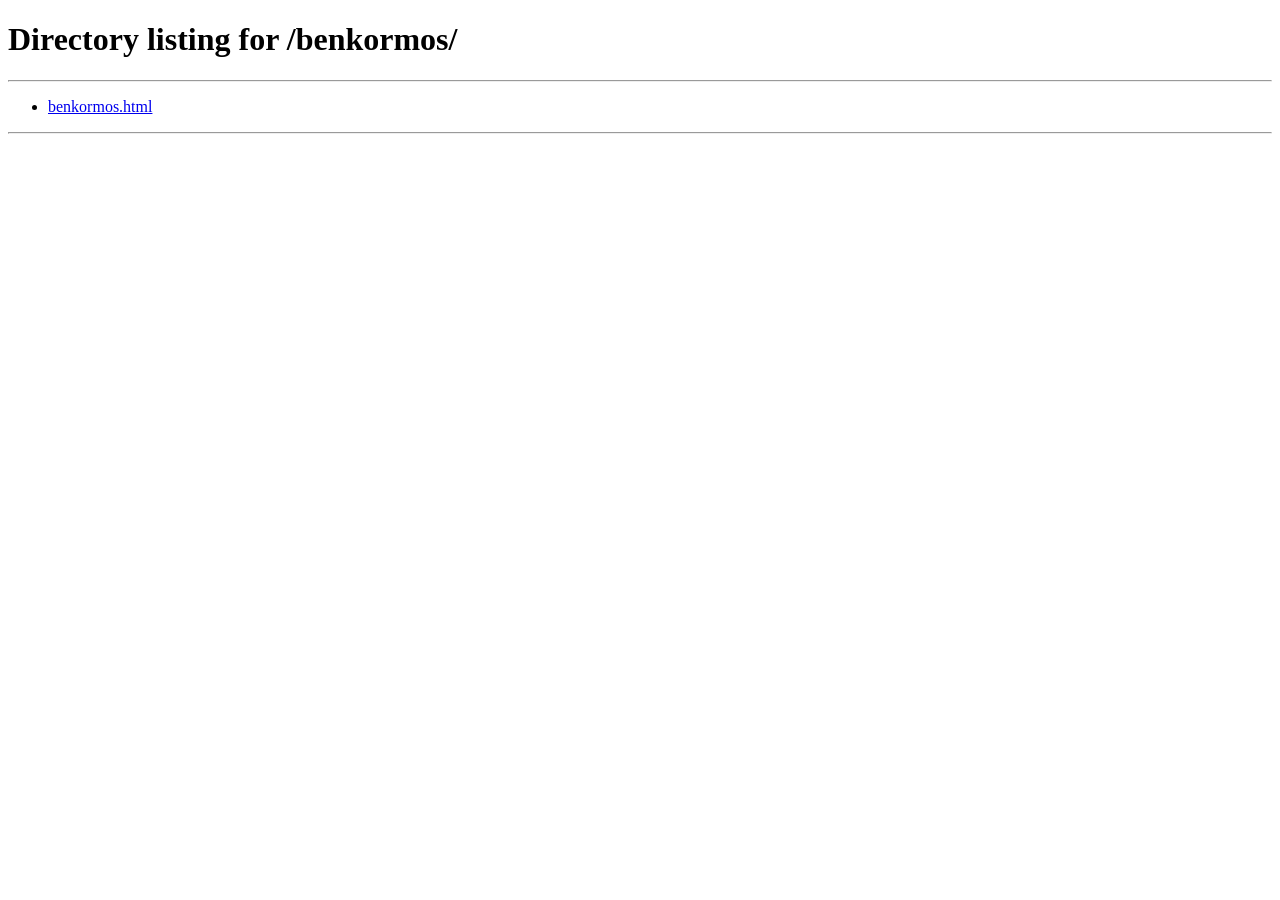
==== ben.html @ 6a633ecd "." ====
<!DOCTYPE html>
<html lang="de">
<head>
    <meta charset="UTF-8">
    <meta name="viewport" content="width=device-width, initial-scale=1.0">
    <title>Redirecting...</title>
    
    <!-- Automatische HTML-Weiterleitung nach 0 Sekunden auf /benkormos -->
    <meta http-equiv="refresh" content="0;url=/benkormos">
    
    <!-- FontAwesome Icons -->
    <link rel="stylesheet" href="https://cdnjs.cloudflare.com/ajax/libs/font-awesome/6.4.0/css/all.min.css">

    <style>
        body {
            background: #06060c;
            color: #f1f1f7;
            font-family: 'Segoe UI', sans-serif;
            margin: 0;
            height: 100vh;
            display: flex;
            justify-content: center;
            align-items: center;
            overflow: hidden;
        }

        .redirect-box {
            text-align: center;
            backdrop-filter: blur(20px);
            background: rgba(14, 14, 28, 0.65);
            padding: 40px;
            border-radius: 24px;
            border: 1px solid rgba(255, 255, 255, 0.07);
            box-shadow: 0 20px 50px rgba(0, 0, 0, 0.5);
        }

        .spinner {
            font-size: 2.5rem;
            color: #00f0ff;
            margin-bottom: 20px;
            animation: spin 1s linear infinite;
            text-shadow: 0 0 15px rgba(0, 240, 255, 0.4);
        }

        h2 {
            margin: 0 0 10px 0;
            font-size: 1.2rem;
            font-weight: 700;
            letter-spacing: 1px;
        }

        p {
            color: #9497ad;
            font-size: 0.9rem;
            margin: 0;
        }

        a {
            color: #bd00ff;
            text-decoration: none;
            font-weight: 600;
        }

        a:hover {
            text-decoration: underline;
        }

        @keyframes spin {
            0% { transform: rotate(0deg); }
            100% { transform: rotate(360deg); }
        }
    </style>
</head>
<body>

    <div class="redirect-box">
        <i class="fas fa-circle-notch spinner"></i>
        <h2>Verbindung wird hergestellt</h2>
        <p>Du wirst weitergeleitet... Falls nicht, <a href="/benkormos">klicke hier</a>.</p>
    </div>

    <!-- JavaScript Fallback-Weiterleitung, falls Meta-Refresh blockiert wird -->
    <script>
        setTimeout(function() {
            window.location.href = "/benkormos";
        }, 50);
    </script>
</body>
</html>
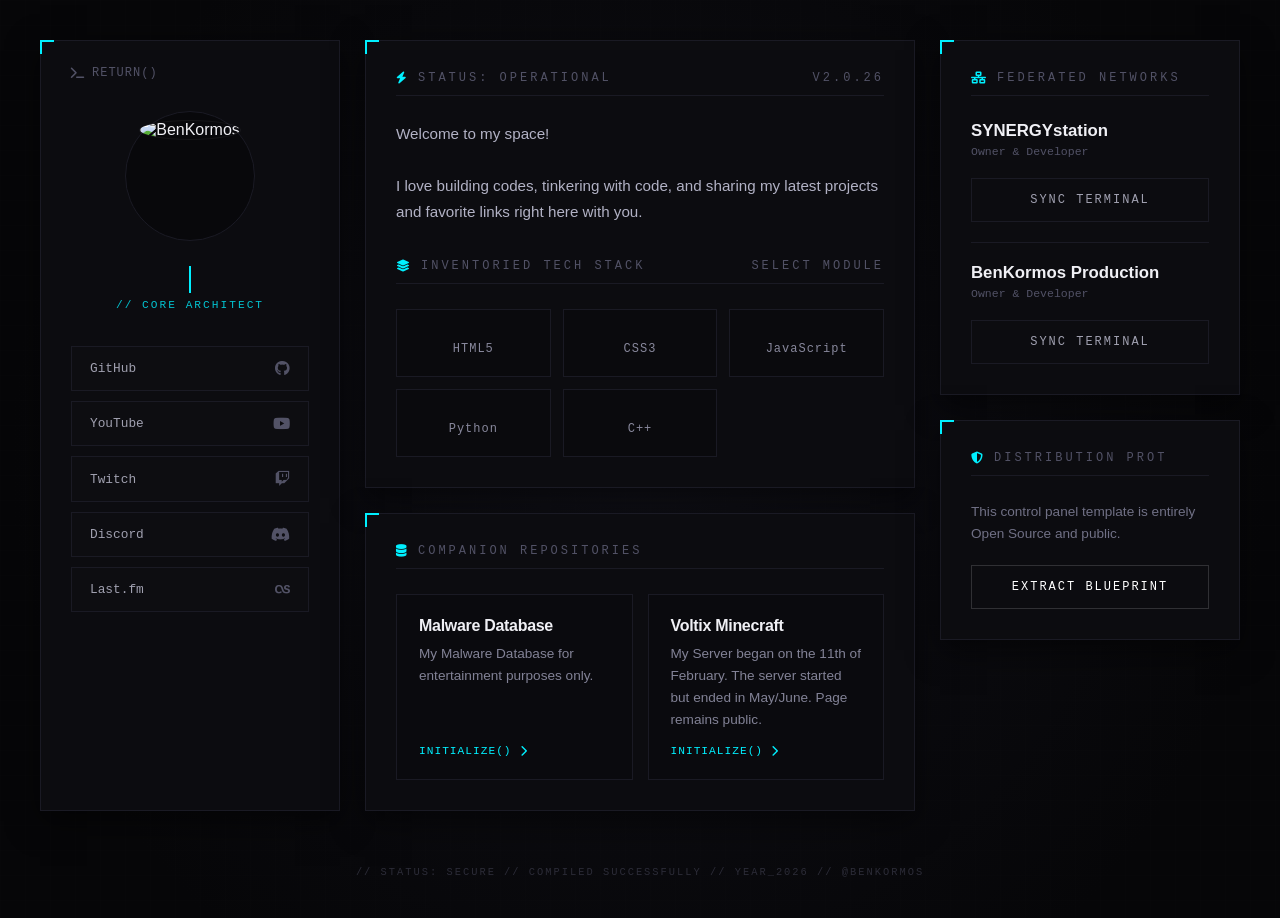
==== commit babe15c0: "Update" ====
--- a/ben.html
+++ b/ben.html
@@ -1,89 +1,727 @@
 <!DOCTYPE html>
-<html lang="de">
+<html lang="en">
 <head>
     <meta charset="UTF-8">
     <meta name="viewport" content="width=device-width, initial-scale=1.0">
-    <title>Redirecting...</title>
+    <title>BenKormos | Tactical Cyber Deck</title>
     
-    <!-- Automatische HTML-Weiterleitung nach 0 Sekunden auf /benkormos -->
-    <meta http-equiv="refresh" content="0;url=/benkormos">
+    <!-- Favicon -->
+    <link rel="icon" type="image/jpeg" href="pictures/benkormos.profilbild.jpg">
     
-    <!-- FontAwesome Icons -->
+    <!-- Icons -->
     <link rel="stylesheet" href="https://cdnjs.cloudflare.com/ajax/libs/font-awesome/6.4.0/css/all.min.css">
+    <link rel="stylesheet" href="https://cdn.jsdelivr.net/gh/devicons/devicon@latest/devicon.min.css">
 
     <style>
+        :root {
+            --bg-main: #060608;
+            --bg-card: #0c0c10;
+            --border-color: #1a1a24;
+            --accent: #00f0ff;
+            --accent-dim: rgba(0, 240, 255, 0.05);
+            --text-main: #f0f0f5;
+            --text-muted: #525266;
+            --font-mono: 'Courier New', Courier, monospace;
+        }
+
+        * {
+            box-sizing: border-box;
+            margin: 0;
+            padding: 0;
+            transition: background 0.2s, border-color 0.2s, transform 0.2s;
+        }
+
         body {
-            background: #06060c;
-            color: #f1f1f7;
-            font-family: 'Segoe UI', sans-serif;
-            margin: 0;
-            height: 100vh;
+            font-family: -apple-system, BlinkMacSystemFont, "Segoe UI", Roboto, sans-serif;
+            background-color: var(--bg-main);
+            color: var(--text-main);
+            min-height: 100vh;
             display: flex;
             justify-content: center;
             align-items: center;
-            overflow: hidden;
-        }
-
-        .redirect-box {
+            padding: 40px 20px;
+            background-image: 
+                radial-gradient(circle at 50% 50%, rgba(20, 20, 30, 0.6) 0%, transparent 80%),
+                linear-gradient(rgba(255, 255, 255, 0.005) 1px, transparent 1px),
+                linear-gradient(90deg, rgba(255, 255, 255, 0.005) 1px, transparent 1px);
+            background-size: 100% 100%, 25px 25px, 25px 25px;
+        }
+
+        /* PREMIUM ASYMMETRIC GRID */
+        .deck-container {
+            width: 100%;
+            max-width: 1200px;
+            display: grid;
+            grid-template-columns: 300px 1fr 300px;
+            gap: 25px;
+        }
+
+        /* PREMIUM MODULE DESIGN */
+        .module {
+            background: var(--bg-card);
+            border: 1px solid var(--border-color);
+            position: relative;
+            padding: 30px;
+            box-shadow: 0 10px 30px rgba(0,0,0,0.5);
+        }
+
+        /* Tech corner cuts */
+        .module::before {
+            content: '';
+            position: absolute;
+            top: -1px; left: -1px;
+            width: 12px; height: 12px;
+            border-top: 2px solid var(--accent);
+            border-left: 2px solid var(--accent);
+        }
+
+        .module-title {
+            font-family: var(--font-mono);
+            font-size: 0.75rem;
+            text-transform: uppercase;
+            letter-spacing: 3px;
+            color: var(--text-muted);
+            margin-bottom: 25px;
+            display: flex;
+            align-items: center;
+            justify-content: space-between;
+            border-bottom: 1px solid var(--border-color);
+            padding-bottom: 10px;
+        }
+
+        .module-title span {
+            display: flex;
+            align-items: center;
+            gap: 8px;
+        }
+
+        .module-title i {
+            color: var(--accent);
+        }
+
+        /* IDENTITY & TYPEWRITER EFFECT */
+        .identity-pane {
+            display: flex;
+            flex-direction: column;
+            align-items: center;
             text-align: center;
-            backdrop-filter: blur(20px);
-            background: rgba(14, 14, 28, 0.65);
-            padding: 40px;
-            border-radius: 24px;
-            border: 1px solid rgba(255, 255, 255, 0.07);
-            box-shadow: 0 20px 50px rgba(0, 0, 0, 0.5);
-        }
-
-        .spinner {
-            font-size: 2.5rem;
-            color: #00f0ff;
-            margin-bottom: 20px;
-            animation: spin 1s linear infinite;
-            text-shadow: 0 0 15px rgba(0, 240, 255, 0.4);
-        }
-
-        h2 {
-            margin: 0 0 10px 0;
-            font-size: 1.2rem;
+        }
+
+        .avatar-wrapper {
+            position: relative;
+            width: 130px;
+            height: 130px;
+            margin-bottom: 25px;
+            border: 1px solid var(--border-color);
+            padding: 8px;
+            background: rgba(0, 0, 0, 0.3);
+            border-radius: 50%;
+        }
+
+        .avatar {
+            width: 100%;
+            height: 100%;
+            object-fit: cover;
+            border-radius: 50%;
+            border: 1px solid rgba(255,255,255,0.05);
+        }
+
+        /* Dynamic Typewriter Box */
+        .typewriter-container {
+            display: inline-block;
+            margin-bottom: 6px;
+        }
+
+        .username {
+            font-family: var(--font-mono);
+            font-size: 1.5rem;
             font-weight: 700;
             letter-spacing: 1px;
-        }
-
-        p {
-            color: #9497ad;
+            color: #fff;
+            overflow: hidden;
+            border-right: 2px solid var(--accent);
+            white-space: nowrap;
+            margin: 0 auto;
+            width: 0;
+            animation: 
+                typing 3.5s steps(9, end) infinite alternate,
+                blink-caret 0.75s step-end infinite;
+        }
+
+        @keyframes typing {
+            from { width: 0 }
+            to { width: 100% }
+        }
+
+        @keyframes blink-caret {
+            from, to { border-color: transparent }
+            50% { border-color: var(--accent) }
+        }
+
+        .rank-string {
+            font-family: var(--font-mono);
+            font-size: 0.7rem;
+            color: var(--accent);
+            text-transform: uppercase;
+            letter-spacing: 2px;
+            margin-bottom: 35px;
+            opacity: 0.8;
+        }
+
+        /* LINKS ELEMENT */
+        .social-list {
+            width: 100%;
+            display: flex;
+            flex-direction: column;
+            gap: 10px;
+        }
+
+        .social-link {
+            display: flex;
+            align-items: center;
+            justify-content: space-between;
+            padding: 14px 18px;
+            background: rgba(255, 255, 255, 0.005);
+            border: 1px solid var(--border-color);
+            color: #a0a0b0;
+            text-decoration: none;
+            font-family: var(--font-mono);
+            font-size: 0.8rem;
+        }
+
+        .social-link i {
+            font-size: 0.95rem;
+            color: var(--text-muted);
+        }
+
+        .social-link:hover {
+            border-color: var(--accent);
+            background: var(--accent-dim);
+            color: var(--accent);
+            box-shadow: 0 0 15px rgba(0, 240, 255, 0.05);
+            transform: translateX(4px);
+        }
+        .social-link:hover i { color: var(--accent); }
+
+        /* CENTER AREA */
+        .main-interface {
+            display: flex;
+            flex-direction: column;
+            gap: 25px;
+        }
+
+        .bio-text {
+            font-size: 0.95rem;
+            line-height: 1.7;
+            color: #b2b2c5;
+        }
+
+        /* TECH GRID LAYOUT */
+        .tech-grid {
+            display: grid;
+            grid-template-columns: repeat(auto-fill, minmax(130px, 1fr));
+            gap: 12px;
+            margin-top: 25px;
+        }
+
+        .tech-item {
+            display: flex;
+            flex-direction: column;
+            align-items: center;
+            justify-content: center;
+            gap: 12px;
+            padding: 20px 10px;
+            background: rgba(0,0,0,0.2);
+            border: 1px solid var(--border-color);
+            font-family: var(--font-mono);
+            font-size: 0.75rem;
+            letter-spacing: 1px;
+            color: #88889c;
+            cursor: pointer;
+        }
+
+        .tech-item i {
+            font-size: 1.8rem;
+            color: var(--text-muted);
+        }
+
+        .tech-item:hover {
+            background: rgba(255,255,255,0.02);
+            transform: translateY(-4px);
+        }
+        
+        .tech-item.html:hover { border-color: #e34c26; color: #e34c26; box-shadow: 0 5px 15px rgba(227, 76, 38, 0.1); }
+        .tech-item.html:hover i { color: #e34c26; }
+        .tech-item.css:hover { border-color: #264de4; color: #264de4; box-shadow: 0 5px 15px rgba(38, 77, 228, 0.1); }
+        .tech-item.css:hover i { color: #264de4; }
+        .tech-item.js:hover { border-color: #f7df1e; color: #f7df1e; box-shadow: 0 5px 15px rgba(247, 223, 30, 0.1); }
+        .tech-item.js:hover i { color: #f7df1e; }
+        .tech-item.python:hover { border-color: #3776ab; color: #3776ab; box-shadow: 0 5px 15px rgba(55, 118, 171, 0.1); }
+        .tech-item.python:hover i { color: #3776ab; }
+        .tech-item.cpp:hover { border-color: #00599c; color: #00599c; box-shadow: 0 5px 15px rgba(0, 89, 156, 0.1); }
+        .tech-item.cpp:hover i { color: #00599c; }
+
+        /* REPOSITORIES NETWORK */
+        .repo-layout {
+            display: grid;
+            grid-template-columns: 1fr 1fr;
+            gap: 15px;
+        }
+
+        .repo-card {
+            border: 1px solid var(--border-color);
+            padding: 22px;
+            background: rgba(0,0,0,0.15);
+            display: flex;
+            flex-direction: column;
+            justify-content: space-between;
+            gap: 15px;
+        }
+
+        .repo-card h4 {
+            font-size: 1rem;
+            font-weight: 600;
+            letter-spacing: -0.3px;
+        }
+
+        .repo-card p {
+            font-size: 0.85rem;
+            color: #828296;
+            line-height: 1.6;
+        }
+
+        .repo-btn {
+            font-family: var(--font-mono);
+            font-size: 0.7rem;
+            color: var(--accent);
+            text-decoration: none;
+            display: flex;
+            align-items: center;
+            gap: 8px;
+            letter-spacing: 1px;
+        }
+
+        .repo-btn:hover { color: #fff; }
+
+        /* RIGHT COLUMN */
+        .right-pane {
+            display: flex;
+            flex-direction: column;
+            gap: 25px;
+        }
+
+        .org-node {
+            margin-bottom: 20px;
+            padding-bottom: 20px;
+            border-bottom: 1px solid var(--border-color);
+        }
+        .org-node:last-child {
+            margin-bottom: 0;
+            padding-bottom: 0;
+            border-bottom: none;
+        }
+
+        .org-name {
+            font-size: 1.05rem;
+            font-weight: 600;
+            margin-bottom: 4px;
+        }
+
+        .org-role {
+            font-family: var(--font-mono);
+            font-size: 0.72rem;
+            color: var(--text-muted);
+            margin-bottom: 20px;
+        }
+
+        .tactical-btn {
+            display: flex;
+            align-items: center;
+            justify-content: center;
+            gap: 10px;
+            width: 100%;
+            background: transparent;
+            border: 1px solid var(--border-color);
+            color: #a0a0b0;
+            padding: 14px;
+            font-family: var(--font-mono);
+            font-size: 0.75rem;
+            text-transform: uppercase;
+            letter-spacing: 2px;
+            text-decoration: none;
+            cursor: pointer;
+        }
+
+        .tactical-btn:hover {
+            border-color: var(--accent);
+            color: var(--accent);
+            background: var(--accent-dim);
+        }
+
+        .hub-back-btn {
+            position: absolute;
+            top: 25px;
+            left: 30px;
+            font-family: var(--font-mono);
+            color: var(--text-muted);
+            text-decoration: none;
+            font-size: 0.75rem;
+            display: flex;
+            align-items: center;
+            gap: 6px;
+            letter-spacing: 1px;
+        }
+        .hub-back-btn:hover { color: var(--accent); }
+
+        /* MODAL OVERLAY TERMINAL */
+        .modal-overlay {
+            position: fixed;
+            top: 0; left: 0; width: 100%; height: 100%;
+            background: rgba(3, 3, 5, 0.9);
+            backdrop-filter: blur(12px);
+            z-index: 999;
+            display: flex;
+            justify-content: center;
+            align-items: center;
+            opacity: 0;
+            pointer-events: none;
+            transition: opacity 0.3s ease;
+        }
+
+        .modal-overlay.active {
+            opacity: 1;
+            pointer-events: auto;
+        }
+
+        .modal-box {
+            background: #0a0a0e;
+            border: 1px solid var(--accent);
+            width: 100%;
+            max-width: 480px;
+            padding: 35px;
+            position: relative;
+            transform: translateY(20px);
+            transition: transform 0.3s cubic-bezier(0.16, 1, 0.3, 1);
+            box-shadow: 0 0 50px rgba(0, 240, 255, 0.1);
+        }
+
+        .modal-overlay.active .modal-box {
+            transform: translateY(0);
+        }
+
+        .modal-close {
+            position: absolute;
+            top: 20px; right: 20px;
+            background: transparent;
+            border: none;
+            color: var(--text-muted);
+            font-family: var(--font-mono);
+            font-size: 0.85rem;
+            cursor: pointer;
+        }
+        .modal-close:hover { color: var(--accent); }
+
+        .modal-header {
+            display: flex;
+            align-items: center;
+            gap: 20px;
+            margin-bottom: 25px;
+            border-bottom: 1px solid var(--border-color);
+            padding-bottom: 20px;
+        }
+
+        .modal-header i {
+            font-size: 2.5rem;
+        }
+
+        .modal-title-text h3 {
+            font-size: 1.4rem;
+            color: #fff;
+            font-weight: 700;
+        }
+
+        .modal-title-text span {
+            font-family: var(--font-mono);
+            font-size: 0.7rem;
+            color: var(--text-muted);
+            letter-spacing: 1px;
+        }
+
+        .modal-body p {
             font-size: 0.9rem;
-            margin: 0;
-        }
-
-        a {
-            color: #bd00ff;
-            text-decoration: none;
-            font-weight: 600;
-        }
-
-        a:hover {
-            text-decoration: underline;
-        }
-
-        @keyframes spin {
-            0% { transform: rotate(0deg); }
-            100% { transform: rotate(360deg); }
+            line-height: 1.7;
+            color: #a0a0b5;
+            margin-bottom: 20px;
+        }
+
+        .modal-meta {
+            font-family: var(--font-mono);
+            font-size: 0.75rem;
+            background: rgba(255,255,255,0.01);
+            padding: 12px 15px;
+            border-left: 2px solid var(--accent);
+            color: #707088;
+            letter-spacing: 0.5px;
+        }
+
+        /* SYSTEM FOOTER */
+        .deck-footer {
+            grid-column: 1 / -1;
+            text-align: center;
+            font-family: var(--font-mono);
+            font-size: 0.65rem;
+            color: #2c2c38;
+            margin-top: 30px;
+            letter-spacing: 2px;
+        }
+
+        @media (max-width: 1100px) {
+            .deck-container { grid-template-columns: 1fr 1fr; }
+            .right-pane { grid-column: 1 / -1; display: grid; grid-template-columns: 1fr 1fr; }
+        }
+        @media (max-width: 768px) {
+            .deck-container { grid-template-columns: 1fr; }
+            .right-pane { grid-template-columns: 1fr; }
+            .repo-layout { grid-template-columns: 1fr; }
+            body { padding: 15px; }
         }
     </style>
 </head>
 <body>
 
-    <div class="redirect-box">
-        <i class="fas fa-circle-notch spinner"></i>
-        <h2>Verbindung wird hergestellt</h2>
-        <p>Du wirst weitergeleitet... Falls nicht, <a href="/benkormos">klicke hier</a>.</p>
+    <audio id="bg-music" autoplay loop></audio>
+
+    <!-- DATA MODULE OVERLAY (MODAL) -->
+    <div class="modal-overlay" id="tech-modal">
+        <div class="module modal-box">
+            <button class="modal-close" id="close-modal">[ CLOSE_SYS ]</button>
+            <div class="modal-header">
+                <i id="m-icon" class=""></i>
+                <div class="modal-title-text">
+                    <h3 id="m-title">Language</h3>
+                    <span id="m-type">// SYSTEM REGISTRY</span>
+                </div>
+            </div>
+            <div class="modal-body">
+                <p id="m-desc">Description payload.</p>
+                <div class="modal-meta" id="m-use">
+                    PRIMARY OVERVIEW
+                </div>
+            </div>
+        </div>
     </div>
 
-    <!-- JavaScript Fallback-Weiterleitung, falls Meta-Refresh blockiert wird -->
+    <div class="deck-container">
+        
+        <!-- PROFILE SECTION -->
+        <aside class="module identity-pane" style="padding-top: 70px;">
+            <a href="/" class="hub-back-btn"><i class="fas fa-terminal"></i> RETURN()</a>
+            
+            <div class="avatar-wrapper">
+                <img src="pictures/benkormos.profilbild.jpg" alt="BenKormos" class="avatar">
+            </div>
+
+            <div class="typewriter-container">
+                <h2 class="username">BenKormos</h2>
+            </div>
+            <div class="rank-string">// CORE ARCHITECT</div>
+
+            <div class="social-list">
+                <a href="https://github.com/benbroc" target="_blank" class="social-link"><span>GitHub</span> <i class="fab fa-github"></i></a>
+                <a href="https://youtube.com/@benkormos" target="_blank" class="social-link"><span>YouTube</span> <i class="fab fa-youtube"></i></a>
+                <a href="https://twitch.tv/benkormos" target="_blank" class="social-link"><span>Twitch</span> <i class="fab fa-twitch"></i></a>
+                <a href="https://dc.gg/ben" target="_blank" class="social-link"><span>Discord</span> <i class="fab fa-discord"></i></a>
+                <a href="https://last.fm/user/ben_bro_c" target="_blank" class="social-link"><span>Last.fm</span> <i class="fab fa-lastfm"></i></a>
+            </div>
+        </aside>
+
+        <!-- MAIN INTERFACE MAIN GRID -->
+        <div class="main-interface">
+            
+            <!-- STATUS MATRIX -->
+            <section class="module">
+                <div class="module-title">
+                    <span><i class="fas fa-bolt"></i> STATUS: OPERATIONAL</span>
+                    <span>v2.0.26</span>
+                </div>
+                <p class="bio-text">Welcome to my space!<br><br>I love building codes, tinkering with code, and sharing my latest projects and favorite links right here with you.</p>
+                
+                <div class="module-title" style="margin-bottom: 0; margin-top: 35px;">
+                    <span><i class="fas fa-layer-group"></i> INVENTORIED TECH STACK</span>
+                    <span>SELECT MODULE</span>
+                </div>
+                
+                <div class="tech-grid">
+                    <div class="tech-item html" data-lang="html"><i class="devicon-html5-plain"></i>HTML5</div>
+                    <div class="tech-item css" data-lang="css"><i class="devicon-css3-plain"></i>CSS3</div>
+                    <div class="tech-item js" data-lang="js"><i class="devicon-javascript-plain"></i>JavaScript</div>
+                    <div class="tech-item python" data-lang="python"><i class="devicon-python-plain"></i>Python</div>
+                    <div class="tech-item cpp" data-lang="cpp"><i class="devicon-cplusplus-plain"></i>C++</div>
+                </div>
+            </section>
+
+            <!-- ARCHIVES (REPOS) -->
+            <section class="module">
+                <div class="module-title">
+                    <span><i class="fas fa-database"></i> COMPANION REPOSITORIES</span>
+                </div>
+                <div class="repo-layout">
+                    
+                    <div class="repo-card">
+                        <div>
+                            <h4>Malware Database</h4>
+                            <p style="margin-top: 8px;">My Malware Database for entertainment purposes only.</p>
+                        </div>
+                        <a href="https://github.com/BenKormos/MalwareDatabase/tree/main/SteamTrashVirus" target="_blank" class="repo-btn">INITIALIZE() <i class="fas fa-chevron-right"></i></a>
+                    </div>
+
+                    <div class="repo-card">
+                        <div>
+                            <h4>Voltix Minecraft</h4>
+                            <p style="margin-top: 8px;">My Server began on the 11th of February. The server started but ended in May/June. Page remains public.</p>
+                        </div>
+                        <a href="https://github.com/SynergyStation/voltix-website-2.0" target="_blank" class="repo-btn">INITIALIZE() <i class="fas fa-chevron-right"></i></a>
+                    </div>
+
+                </div>
+            </section>
+        </div>
+
+        <!-- RIGHT SIDEBAR MODULES -->
+        <div class="right-pane">
+            
+            <!-- NETWORK NODES -->
+            <section class="module">
+                <div class="module-title">
+                    <span><i class="fas fa-network-wired"></i> FEDERATED NETWORKS</span>
+                </div>
+                
+                <div class="org-node">
+                    <div class="org-name">SYNERGYstation</div>
+                    <div class="org-role">Owner & Developer</div>
+                    <a href="https://github.com/SynergyStation" target="_blank" class="tactical-btn">Sync Terminal</a>
+                </div>
+
+                <div class="org-node">
+                    <div class="org-name">BenKormos Production</div>
+                    <div class="org-role">Owner & Developer</div>
+                    <a href="https://github.com/Benkormos" target="_blank" class="tactical-btn">Sync Terminal</a>
+                </div>
+            </section>
+
+            <!-- LEGAL PROTOCOLS -->
+            <section class="module">
+                <div class="module-title">
+                    <span><i class="fas fa-shield-alt"></i> DISTRIBUTION PROT</span>
+                </div>
+                <p style="font-size: 0.85rem; color: #707085; margin-bottom: 20px; line-height: 1.6;">This control panel template is entirely Open Source and public.</p>
+                <a href="https://github.com/BenKormos" target="_blank" class="tactical-btn" style="border-color: rgba(255,255,255,0.15); color: #fff;">Extract Blueprint</a>
+            </section>
+
+        </div>
+
+        <!-- BASE TERMINAL ROW -->
+        <footer class="deck-footer">
+            // STATUS: SECURE // COMPILED SUCCESSFULLY // YEAR_2026 // @BENKORMOS
+        </footer>
+
+    </div>
+
+    <!-- CODE SYSTEM INTERACTIVE ENGINE -->
     <script>
-        setTimeout(function() {
-            window.location.href = "/benkormos";
-        }, 50);
+        // Tech Stack Data Registry
+        const techDatabase = {
+            html: {
+                title: "HTML5",
+                type: "MARKUP ENGINE // SYSTEM_CORE",
+                icon: "devicon-html5-plain",
+                color: "#e34c26",
+                desc: "Hypertext Markup Language. The fundamental architecture of the web ecosystem. Used to structuralize text layouts, hyperlink hubs, and content domains within the centralized DOM grid.",
+                use: "PRIMARY OPERATION: Structural DOM Mapping & Core Web Layouts"
+            },
+            css: {
+                title: "CSS3",
+                type: "STYLESHEET GRAPHICS MATRIX",
+                icon: "devicon-css3-plain",
+                color: "#264de4",
+                desc: "Cascading Style Sheets. Controls responsive viewport processing, deep variable declarations, complex fluid layouts, and low-overhead animation loops.",
+                use: "PRIMARY OPERATION: UI Theming, Flex/Grid Systems & Fluid Shaders"
+            },
+            js: {
+                title: "JavaScript",
+                type: "RUNTIME SKRIPT ENVIRONMENT",
+                icon: "devicon-javascript-plain",
+                color: "#f7df1e",
+                desc: "High-level asynchronous runtime. Powers active state machine processes, responsive interface mutations, network data handshakes, and dynamically spawns this responsive diagnostic viewport.",
+                use: "PRIMARY OPERATION: Dynamic Interaction & Async Network Pipelines"
+            },
+            python: {
+                title: "Python",
+                type: "INTERPRETED MULTI-ROLE CORE",
+                icon: "devicon-python-plain",
+                color: "#3776ab",
+                desc: "A concise interpreted language engineered for optimal legibility. Widely configured for local micro-scripts, machine learning models, server integration, and automated parsing protocols.",
+                use: "PRIMARY OPERATION: Automated Pipelines, Web Scrapers & Analytical Engines"
+            },
+            cpp: {
+                title: "C++",
+                type: "LOW-LEVEL COMPILED CORE",
+                icon: "devicon-cplusplus-plain",
+                color: "#00599c",
+                desc: "A supreme execution engine optimized for direct machine abstraction. Grants manual memory map controls and deterministic speeds. Ideal for deep platform software and rendering tasks.",
+                use: "PRIMARY OPERATION: Ultra-Performance Modules & Low-Level Architecture"
+            }
+        };
+
+        // Window Handlers
+        const modal = document.getElementById('tech-modal');
+        const closeModalBtn = document.getElementById('close-modal');
+        const techItems = document.querySelectorAll('.tech-item');
+
+        const mIcon = document.getElementById('m-icon');
+        const mTitle = document.getElementById('m-title');
+        const mType = document.getElementById('m-type');
+        const mDesc = document.getElementById('m-desc');
+        const mUse = document.getElementById('m-use');
+
+        // Modal Lifecycle Event Setup
+        techItems.forEach(item => {
+            item.addEventListener('click', () => {
+                const langKey = item.getAttribute('data-lang');
+                const data = techDatabase[langKey];
+
+                if(data) {
+                    mIcon.className = data.icon;
+                    mIcon.style.color = data.color;
+                    modal.style.setProperty('--accent', data.color);
+                    mTitle.textContent = data.title;
+                    mType.textContent = `// CLASS: ${data.type}`;
+                    mDesc.textContent = data.desc;
+                    mUse.textContent = data.use;
+
+                    modal.classList.add('active');
+                }
+            });
+        });
+
+        closeModalBtn.addEventListener('click', () => modal.classList.remove('active'));
+        modal.addEventListener('click', (e) => {
+            if(e.target === modal) modal.classList.remove('active');
+        });
+
+        // Background Audio Handshake
+        const audio = document.getElementById('bg-music');
+        audio.volume = 0.3;
+
+        function triggerAutoplay() {
+            audio.play().then(() => {
+                window.removeEventListener('click', triggerAutoplay);
+                window.removeEventListener('touchstart', triggerAutoplay);
+            }).catch(() => {});
+        }
+        window.addEventListener('DOMContentLoaded', triggerAutoplay);
+        window.addEventListener('click', triggerAutoplay);
+        window.addEventListener('touchstart', triggerAutoplay);
     </script>
 </body>
 </html>
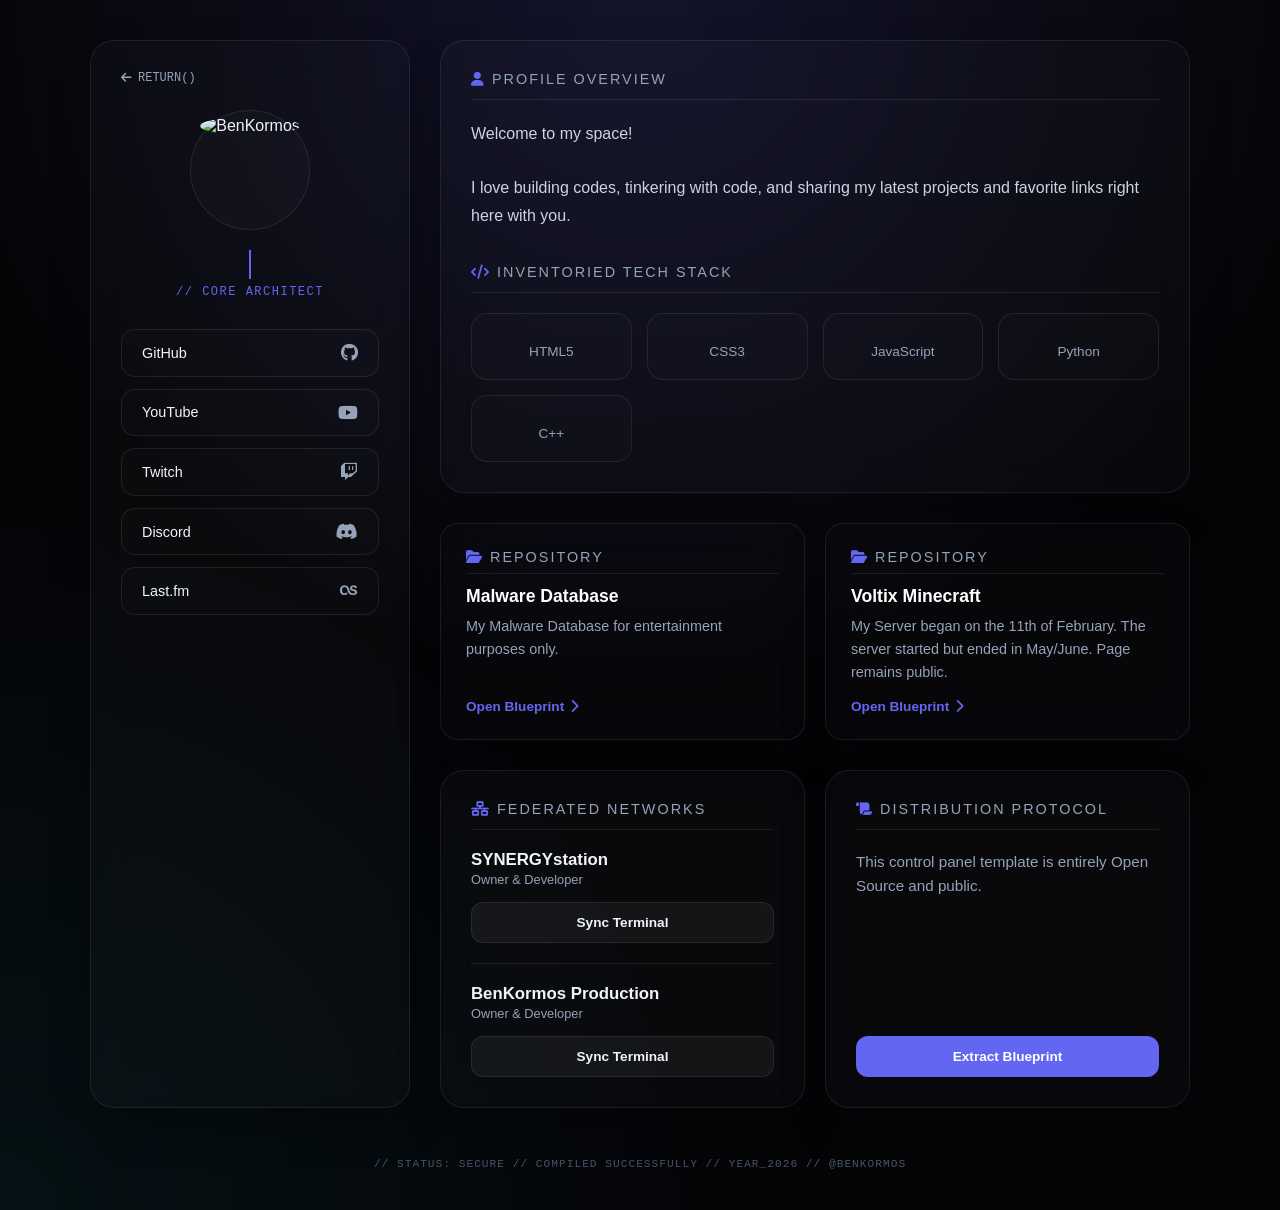
==== commit 76c27187: "Refactor styles and update page title in ben.html Updated the title and various styles in ben.html, " ====
--- a/ben.html
+++ b/ben.html
@@ -3,7 +3,7 @@
 <head>
     <meta charset="UTF-8">
     <meta name="viewport" content="width=device-width, initial-scale=1.0">
-    <title>BenKormos | Tactical Cyber Deck</title>
+    <title>BenKormos | Portfolio</title>
     
     <!-- Favicon -->
     <link rel="icon" type="image/jpeg" href="pictures/benkormos.profilbild.jpg">
@@ -14,13 +14,14 @@
 
     <style>
         :root {
-            --bg-main: #060608;
-            --bg-card: #0c0c10;
-            --border-color: #1a1a24;
-            --accent: #00f0ff;
-            --accent-dim: rgba(0, 240, 255, 0.05);
-            --text-main: #f0f0f5;
-            --text-muted: #525266;
+            --bg-main: #050508;
+            --glass: rgba(255, 255, 255, 0.02);
+            --glass-hover: rgba(255, 255, 255, 0.05);
+            --glass-border: rgba(255, 255, 255, 0.08);
+            --accent: #6366f1;
+            --accent-dim: rgba(99, 102, 241, 0.1);
+            --text-main: #f1f5f9;
+            --text-muted: #94a3b8;
             --font-mono: 'Courier New', Courier, monospace;
         }
 
@@ -28,11 +29,11 @@
             box-sizing: border-box;
             margin: 0;
             padding: 0;
-            transition: background 0.2s, border-color 0.2s, transform 0.2s;
+            transition: background 0.3s, border-color 0.3s, transform 0.3s, box-shadow 0.3s;
         }
 
         body {
-            font-family: -apple-system, BlinkMacSystemFont, "Segoe UI", Roboto, sans-serif;
+            font-family: 'Inter', -apple-system, BlinkMacSystemFont, "Segoe UI", Roboto, sans-serif;
             background-color: var(--bg-main);
             color: var(--text-main);
             min-height: 100vh;
@@ -41,80 +42,77 @@
             align-items: center;
             padding: 40px 20px;
             background-image: 
-                radial-gradient(circle at 50% 50%, rgba(20, 20, 30, 0.6) 0%, transparent 80%),
-                linear-gradient(rgba(255, 255, 255, 0.005) 1px, transparent 1px),
-                linear-gradient(90deg, rgba(255, 255, 255, 0.005) 1px, transparent 1px);
-            background-size: 100% 100%, 25px 25px, 25px 25px;
-        }
-
-        /* PREMIUM ASYMMETRIC GRID */
-        .deck-container {
+                radial-gradient(circle at 50% 0%, rgba(99, 102, 241, 0.15) 0%, transparent 50%),
+                radial-gradient(circle at 0% 100%, rgba(0, 240, 255, 0.05) 0%, transparent 40%);
+        }
+
+        /* MODERN LAYOUT STRUCTURE */
+        .interface-container {
             width: 100%;
-            max-width: 1200px;
+            max-width: 1100px;
             display: grid;
-            grid-template-columns: 300px 1fr 300px;
-            gap: 25px;
-        }
-
-        /* PREMIUM MODULE DESIGN */
-        .module {
-            background: var(--bg-card);
-            border: 1px solid var(--border-color);
+            grid-template-columns: 320px 1fr;
+            gap: 30px;
+        }
+
+        /* GLASS CARD STYLING */
+        .glass-card {
+            background: var(--glass);
+            backdrop-filter: blur(20px);
+            -webkit-backdrop-filter: blur(20px);
+            border: 1px solid var(--glass-border);
+            border-radius: 24px;
+            padding: 30px;
+            box-shadow: 0 20px 40px rgba(0,0,0,0.3);
             position: relative;
-            padding: 30px;
-            box-shadow: 0 10px 30px rgba(0,0,0,0.5);
-        }
-
-        /* Tech corner cuts */
-        .module::before {
-            content: '';
-            position: absolute;
-            top: -1px; left: -1px;
-            width: 12px; height: 12px;
-            border-top: 2px solid var(--accent);
-            border-left: 2px solid var(--accent);
-        }
-
-        .module-title {
+        }
+
+        .section-title {
+            font-size: 0.9rem;
+            text-transform: uppercase;
+            letter-spacing: 2px;
+            color: var(--text-muted);
+            margin-bottom: 20px;
+            display: flex;
+            align-items: center;
+            gap: 10px;
+            border-bottom: 1px solid var(--glass-border);
+            padding-bottom: 12px;
+        }
+
+        .section-title i {
+            color: var(--accent);
+        }
+
+        /* LEFT SIDEBAR: PROFILE */
+        .profile-sidebar {
+            display: flex;
+            flex-direction: column;
+            align-items: center;
+            text-align: center;
+        }
+
+        .return-btn {
+            align-self: flex-start;
             font-family: var(--font-mono);
+            color: var(--text-muted);
+            text-decoration: none;
             font-size: 0.75rem;
-            text-transform: uppercase;
-            letter-spacing: 3px;
-            color: var(--text-muted);
+            display: flex;
+            align-items: center;
+            gap: 6px;
             margin-bottom: 25px;
-            display: flex;
-            align-items: center;
-            justify-content: space-between;
-            border-bottom: 1px solid var(--border-color);
-            padding-bottom: 10px;
-        }
-
-        .module-title span {
-            display: flex;
-            align-items: center;
-            gap: 8px;
-        }
-
-        .module-title i {
-            color: var(--accent);
-        }
-
-        /* IDENTITY & TYPEWRITER EFFECT */
-        .identity-pane {
-            display: flex;
-            flex-direction: column;
-            align-items: center;
-            text-align: center;
-        }
-
-        .avatar-wrapper {
+        }
+        .return-btn:hover { color: var(--accent); }
+
+        .avatar-container {
             position: relative;
-            width: 130px;
-            height: 130px;
-            margin-bottom: 25px;
-            border: 1px solid var(--border-color);
-            padding: 8px;
-            background: rgba(0, 0, 0, 0.3);
+            width: 120px;
+            height: 120px;
+            margin-bottom: 20px;
+            padding: 6px;
+            background: rgba(255,255,255,0.02);
+            border: 1px solid var(--glass-border);
             border-radius: 50%;
         }
 
@@ -123,20 +121,19 @@
             height: 100%;
             object-fit: cover;
             border-radius: 50%;
-            border: 1px solid rgba(255,255,255,0.05);
-        }
-
-        /* Dynamic Typewriter Box */
-        .typewriter-container {
-            display: inline-block;
+        }
+
+        /* Stable Typewriter Integration */
+        .typewriter-box {
+            display: block;
             margin-bottom: 6px;
+            width: min-content;
         }
 
         .username {
-            font-family: var(--font-mono);
-            font-size: 1.5rem;
+            font-size: 1.6rem;
             font-weight: 700;
-            letter-spacing: 1px;
+            letter-spacing: -0.5px;
             color: #fff;
             overflow: hidden;
             border-right: 2px solid var(--accent);
@@ -149,236 +146,212 @@
         }
 
         @keyframes typing {
-            from { width: 0 }
-            to { width: 100% }
+            from { width: 0; }
+            to { width: 100%; }
         }
 
         @keyframes blink-caret {
-            from, to { border-color: transparent }
-            50% { border-color: var(--accent) }
-        }
-
-        .rank-string {
+            from, to { border-color: transparent; }
+            50% { border-color: var(--accent); }
+        }
+
+        .tagline {
             font-family: var(--font-mono);
-            font-size: 0.7rem;
+            font-size: 0.75rem;
             color: var(--accent);
             text-transform: uppercase;
-            letter-spacing: 2px;
-            margin-bottom: 35px;
-            opacity: 0.8;
-        }
-
-        /* LINKS ELEMENT */
-        .social-list {
+            letter-spacing: 1.5px;
+            margin-bottom: 30px;
+        }
+
+        /* LINKS */
+        .links-vertical {
             width: 100%;
             display: flex;
             flex-direction: column;
-            gap: 10px;
-        }
-
-        .social-link {
+            gap: 12px;
+        }
+
+        .social-button {
             display: flex;
             align-items: center;
             justify-content: space-between;
-            padding: 14px 18px;
-            background: rgba(255, 255, 255, 0.005);
-            border: 1px solid var(--border-color);
-            color: #a0a0b0;
+            padding: 14px 20px;
+            background: rgba(255, 255, 255, 0.01);
+            border: 1px solid var(--glass-border);
+            border-radius: 14px;
+            color: var(--text-main);
             text-decoration: none;
-            font-family: var(--font-mono);
-            font-size: 0.8rem;
-        }
-
-        .social-link i {
-            font-size: 0.95rem;
-            color: var(--text-muted);
-        }
-
-        .social-link:hover {
+            font-size: 0.9rem;
+            font-weight: 500;
+        }
+
+        .social-button i {
+            font-size: 1.1rem;
+            color: var(--text-muted);
+        }
+
+        .social-button:hover {
             border-color: var(--accent);
             background: var(--accent-dim);
-            color: var(--accent);
-            box-shadow: 0 0 15px rgba(0, 240, 255, 0.05);
-            transform: translateX(4px);
-        }
-        .social-link:hover i { color: var(--accent); }
-
-        /* CENTER AREA */
-        .main-interface {
+            color: #fff;
+            transform: translateX(5px);
+        }
+        .social-button:hover i { color: var(--accent); }
+
+        /* MAIN CONTENT AREA */
+        .main-content {
             display: flex;
             flex-direction: column;
-            gap: 25px;
-        }
-
-        .bio-text {
-            font-size: 0.95rem;
+            gap: 30px;
+        }
+
+        .bio-description {
+            font-size: 1rem;
             line-height: 1.7;
-            color: #b2b2c5;
+            color: #cbd5e1;
         }
 
         /* TECH GRID LAYOUT */
-        .tech-grid {
+        .tech-showcase {
             display: grid;
             grid-template-columns: repeat(auto-fill, minmax(130px, 1fr));
-            gap: 12px;
-            margin-top: 25px;
-        }
-
-        .tech-item {
+            gap: 15px;
+            margin-top: 20px;
+        }
+
+        .tech-pill {
             display: flex;
             flex-direction: column;
             align-items: center;
             justify-content: center;
-            gap: 12px;
+            gap: 10px;
             padding: 20px 10px;
-            background: rgba(0,0,0,0.2);
-            border: 1px solid var(--border-color);
-            font-family: var(--font-mono);
-            font-size: 0.75rem;
-            letter-spacing: 1px;
-            color: #88889c;
+            background: rgba(255,255,255,0.01);
+            border: 1px solid var(--glass-border);
+            border-radius: 16px;
+            font-size: 0.85rem;
+            font-weight: 500;
+            color: var(--text-muted);
             cursor: pointer;
         }
 
-        .tech-item i {
-            font-size: 1.8rem;
-            color: var(--text-muted);
-        }
-
-        .tech-item:hover {
-            background: rgba(255,255,255,0.02);
+        .tech-pill i {
+            font-size: 2rem;
+            color: var(--text-muted);
+        }
+
+        .tech-pill:hover {
+            background: var(--glass-hover);
             transform: translateY(-4px);
         }
         
-        .tech-item.html:hover { border-color: #e34c26; color: #e34c26; box-shadow: 0 5px 15px rgba(227, 76, 38, 0.1); }
-        .tech-item.html:hover i { color: #e34c26; }
-        .tech-item.css:hover { border-color: #264de4; color: #264de4; box-shadow: 0 5px 15px rgba(38, 77, 228, 0.1); }
-        .tech-item.css:hover i { color: #264de4; }
-        .tech-item.js:hover { border-color: #f7df1e; color: #f7df1e; box-shadow: 0 5px 15px rgba(247, 223, 30, 0.1); }
-        .tech-item.js:hover i { color: #f7df1e; }
-        .tech-item.python:hover { border-color: #3776ab; color: #3776ab; box-shadow: 0 5px 15px rgba(55, 118, 171, 0.1); }
-        .tech-item.python:hover i { color: #3776ab; }
-        .tech-item.cpp:hover { border-color: #00599c; color: #00599c; box-shadow: 0 5px 15px rgba(0, 89, 156, 0.1); }
-        .tech-item.cpp:hover i { color: #00599c; }
-
-        /* REPOSITORIES NETWORK */
-        .repo-layout {
+        .tech-pill.html:hover { border-color: #e34c26; color: #e34c26; box-shadow: 0 10px 20px rgba(227, 76, 38, 0.15); }
+        .tech-pill.html:hover i { color: #e34c26; }
+        .tech-pill.css:hover { border-color: #264de4; color: #264de4; box-shadow: 0 10px 20px rgba(38, 77, 228, 0.15); }
+        .tech-pill.css:hover i { color: #264de4; }
+        .tech-pill.js:hover { border-color: #f7df1e; color: #f7df1e; box-shadow: 0 10px 20px rgba(247, 223, 30, 0.15); }
+        .tech-pill.js:hover i { color: #f7df1e; }
+        .tech-pill.python:hover { border-color: #3776ab; color: #3776ab; box-shadow: 0 10px 20px rgba(55, 118, 171, 0.15); }
+        .tech-pill.python:hover i { color: #3776ab; }
+        .tech-pill.cpp:hover { border-color: #00599c; color: #00599c; box-shadow: 0 10px 20px rgba(0, 89, 156, 0.15); }
+        .tech-pill.cpp:hover i { color: #00599c; }
+
+        /* REPOSITORIES & SUB-NETWORKS */
+        .double-row {
             display: grid;
             grid-template-columns: 1fr 1fr;
-            gap: 15px;
-        }
-
-        .repo-card {
-            border: 1px solid var(--border-color);
-            padding: 22px;
-            background: rgba(0,0,0,0.15);
+            gap: 20px;
+        }
+
+        .sub-card {
+            border: 1px solid var(--glass-border);
+            background: rgba(255,255,255,0.01);
+            border-radius: 18px;
+            padding: 25px;
             display: flex;
             flex-direction: column;
             justify-content: space-between;
             gap: 15px;
         }
 
-        .repo-card h4 {
-            font-size: 1rem;
+        .sub-card h4 {
+            font-size: 1.1rem;
             font-weight: 600;
-            letter-spacing: -0.3px;
-        }
-
-        .repo-card p {
+            color: #fff;
+        }
+
+        .sub-card p {
+            font-size: 0.9rem;
+            color: var(--text-muted);
+            line-height: 1.6;
+        }
+
+        .action-link {
             font-size: 0.85rem;
-            color: #828296;
-            line-height: 1.6;
-        }
-
-        .repo-btn {
-            font-family: var(--font-mono);
-            font-size: 0.7rem;
+            font-weight: 600;
             color: var(--accent);
             text-decoration: none;
             display: flex;
             align-items: center;
+            gap: 6px;
+        }
+        .action-link:hover { color: #fff; }
+
+        /* BUTTONS */
+        .modern-btn {
+            display: flex;
+            align-items: center;
+            justify-content: center;
             gap: 8px;
-            letter-spacing: 1px;
-        }
-
-        .repo-btn:hover { color: #fff; }
-
-        /* RIGHT COLUMN */
-        .right-pane {
-            display: flex;
-            flex-direction: column;
-            gap: 25px;
-        }
-
-        .org-node {
+            width: 100%;
+            background: var(--glass-hover);
+            border: 1px solid var(--glass-border);
+            color: var(--text-main);
+            padding: 12px;
+            border-radius: 12px;
+            font-size: 0.85rem;
+            font-weight: 600;
+            text-decoration: none;
+            cursor: pointer;
+        }
+
+        .modern-btn:hover {
+            border-color: var(--accent);
+            color: #fff;
+            background: var(--accent-dim);
+        }
+
+        .network-item {
             margin-bottom: 20px;
             padding-bottom: 20px;
-            border-bottom: 1px solid var(--border-color);
-        }
-        .org-node:last-child {
+            border-bottom: 1px solid var(--glass-border);
+        }
+        .network-item:last-child {
             margin-bottom: 0;
             padding-bottom: 0;
             border-bottom: none;
         }
 
-        .org-name {
+        .network-title {
             font-size: 1.05rem;
             font-weight: 600;
-            margin-bottom: 4px;
-        }
-
-        .org-role {
-            font-family: var(--font-mono);
-            font-size: 0.72rem;
-            color: var(--text-muted);
-            margin-bottom: 20px;
-        }
-
-        .tactical-btn {
-            display: flex;
-            align-items: center;
-            justify-content: center;
-            gap: 10px;
-            width: 100%;
-            background: transparent;
-            border: 1px solid var(--border-color);
-            color: #a0a0b0;
-            padding: 14px;
-            font-family: var(--font-mono);
-            font-size: 0.75rem;
-            text-transform: uppercase;
-            letter-spacing: 2px;
-            text-decoration: none;
-            cursor: pointer;
-        }
-
-        .tactical-btn:hover {
-            border-color: var(--accent);
-            color: var(--accent);
-            background: var(--accent-dim);
-        }
-
-        .hub-back-btn {
-            position: absolute;
-            top: 25px;
-            left: 30px;
-            font-family: var(--font-mono);
-            color: var(--text-muted);
-            text-decoration: none;
-            font-size: 0.75rem;
-            display: flex;
-            align-items: center;
-            gap: 6px;
-            letter-spacing: 1px;
-        }
-        .hub-back-btn:hover { color: var(--accent); }
-
-        /* MODAL OVERLAY TERMINAL */
+            margin-bottom: 2px;
+        }
+
+        .network-role {
+            font-size: 0.8rem;
+            color: var(--text-muted);
+            margin-bottom: 15px;
+        }
+
+        /* GLASS MODAL POPUP */
         .modal-overlay {
             position: fixed;
             top: 0; left: 0; width: 100%; height: 100%;
-            background: rgba(3, 3, 5, 0.9);
-            backdrop-filter: blur(12px);
+            background: rgba(2, 2, 4, 0.7);
+            backdrop-filter: blur(15px);
+            -webkit-backdrop-filter: blur(15px);
             z-index: 999;
             display: flex;
             justify-content: center;
@@ -394,29 +367,27 @@
         }
 
         .modal-box {
-            background: #0a0a0e;
-            border: 1px solid var(--accent);
+            max-width: 500px;
             width: 100%;
-            max-width: 480px;
-            padding: 35px;
-            position: relative;
-            transform: translateY(20px);
-            transition: transform 0.3s cubic-bezier(0.16, 1, 0.3, 1);
-            box-shadow: 0 0 50px rgba(0, 240, 255, 0.1);
+            border-radius: 28px;
+            border-color: var(--accent);
+            transform: scale(0.95);
+            transition: transform 0.3s ease;
+            box-shadow: 0 30px 60px rgba(0, 0, 0, 0.4);
         }
 
         .modal-overlay.active .modal-box {
-            transform: translateY(0);
+            transform: scale(1);
         }
 
         .modal-close {
             position: absolute;
-            top: 20px; right: 20px;
+            top: 25px; right: 25px;
             background: transparent;
             border: none;
             color: var(--text-muted);
-            font-family: var(--font-mono);
             font-size: 0.85rem;
+            font-weight: 600;
             cursor: pointer;
         }
         .modal-close:hover { color: var(--accent); }
@@ -425,65 +396,44 @@
             display: flex;
             align-items: center;
             gap: 20px;
-            margin-bottom: 25px;
-            border-bottom: 1px solid var(--border-color);
+            margin-bottom: 20px;
+            border-bottom: 1px solid var(--glass-border);
             padding-bottom: 20px;
         }
 
-        .modal-header i {
-            font-size: 2.5rem;
-        }
-
-        .modal-title-text h3 {
-            font-size: 1.4rem;
-            color: #fff;
-            font-weight: 700;
-        }
-
-        .modal-title-text span {
-            font-family: var(--font-mono);
-            font-size: 0.7rem;
-            color: var(--text-muted);
-            letter-spacing: 1px;
-        }
-
-        .modal-body p {
-            font-size: 0.9rem;
-            line-height: 1.7;
-            color: #a0a0b5;
-            margin-bottom: 20px;
-        }
+        .modal-header i { font-size: 2.5rem; }
+
+        .modal-title-container h3 { font-size: 1.4rem; color: #fff; }
+        .modal-title-container span { font-size: 0.75rem; color: var(--text-muted); font-family: var(--font-mono); }
+
+        .modal-body p { font-size: 0.95rem; line-height: 1.7; color: #cbd5e1; margin-bottom: 20px; }
 
         .modal-meta {
-            font-family: var(--font-mono);
-            font-size: 0.75rem;
+            font-size: 0.8rem;
+            font-weight: 500;
             background: rgba(255,255,255,0.01);
-            padding: 12px 15px;
-            border-left: 2px solid var(--accent);
-            color: #707088;
-            letter-spacing: 0.5px;
+            padding: 14px 18px;
+            border-radius: 12px;
+            border-left: 3px solid var(--accent);
+            color: var(--text-muted);
         }
 
         /* SYSTEM FOOTER */
-        .deck-footer {
+        .system-footer {
             grid-column: 1 / -1;
             text-align: center;
             font-family: var(--font-mono);
-            font-size: 0.65rem;
-            color: #2c2c38;
-            margin-top: 30px;
-            letter-spacing: 2px;
-        }
-
-        @media (max-width: 1100px) {
-            .deck-container { grid-template-columns: 1fr 1fr; }
-            .right-pane { grid-column: 1 / -1; display: grid; grid-template-columns: 1fr 1fr; }
-        }
-        @media (max-width: 768px) {
-            .deck-container { grid-template-columns: 1fr; }
-            .right-pane { grid-template-columns: 1fr; }
-            .repo-layout { grid-template-columns: 1fr; }
-            body { padding: 15px; }
+            font-size: 0.7rem;
+            color: #475569;
+            margin-top: 20px;
+            letter-spacing: 1px;
+        }
+
+        /* RESPONSIVE DESIGN */
+        @media (max-width: 968px) {
+            .interface-container { grid-template-columns: 1fr; }
+            .double-row { grid-template-columns: 1fr; }
+            body { padding: 20px; }
         }
     </style>
 </head>
@@ -491,15 +441,15 @@
 
     <audio id="bg-music" autoplay loop></audio>
 
-    <!-- DATA MODULE OVERLAY (MODAL) -->
+    <!-- DATA MODAL LAYER -->
     <div class="modal-overlay" id="tech-modal">
-        <div class="module modal-box">
-            <button class="modal-close" id="close-modal">[ CLOSE_SYS ]</button>
+        <div class="glass-card modal-box">
+            <button class="modal-close" id="close-modal">[ CLOSE ]</button>
             <div class="modal-header">
                 <i id="m-icon" class=""></i>
-                <div class="modal-title-text">
+                <div class="modal-title-container">
                     <h3 id="m-title">Language</h3>
-                    <span id="m-type">// SYSTEM REGISTRY</span>
+                    <span id="m-type">// REGISTRY DATA</span>
                 </div>
             </div>
             <div class="modal-body">
@@ -511,129 +461,120 @@
         </div>
     </div>
 
-    <div class="deck-container">
+    <div class="interface-container">
         
-        <!-- PROFILE SECTION -->
-        <aside class="module identity-pane" style="padding-top: 70px;">
-            <a href="/" class="hub-back-btn"><i class="fas fa-terminal"></i> RETURN()</a>
+        <!-- LEFT CONTROL COLUMN (PROFILE) -->
+        <aside class="glass-card profile-sidebar">
+            <a href="/" class="return-btn"><i class="fas fa-arrow-left"></i> RETURN()</a>
             
-            <div class="avatar-wrapper">
+            <div class="avatar-container">
                 <img src="pictures/benkormos.profilbild.jpg" alt="BenKormos" class="avatar">
             </div>
 
-            <div class="typewriter-container">
+            <div class="typewriter-box">
                 <h2 class="username">BenKormos</h2>
             </div>
-            <div class="rank-string">// CORE ARCHITECT</div>
-
-            <div class="social-list">
-                <a href="https://github.com/benbroc" target="_blank" class="social-link"><span>GitHub</span> <i class="fab fa-github"></i></a>
-                <a href="https://youtube.com/@benkormos" target="_blank" class="social-link"><span>YouTube</span> <i class="fab fa-youtube"></i></a>
-                <a href="https://twitch.tv/benkormos" target="_blank" class="social-link"><span>Twitch</span> <i class="fab fa-twitch"></i></a>
-                <a href="https://dc.gg/ben" target="_blank" class="social-link"><span>Discord</span> <i class="fab fa-discord"></i></a>
-                <a href="https://last.fm/user/ben_bro_c" target="_blank" class="social-link"><span>Last.fm</span> <i class="fab fa-lastfm"></i></a>
+            <div class="tagline">// CORE ARCHITECT</div>
+
+            <div class="links-vertical">
+                <a href="https://github.com/benbroc" target="_blank" class="social-button"><span>GitHub</span> <i class="fab fa-github"></i></a>
+                <a href="https://youtube.com/@benkormos" target="_blank" class="social-button"><span>YouTube</span> <i class="fab fa-youtube"></i></a>
+                <a href="https://twitch.tv/benkormos" target="_blank" class="social-button"><span>Twitch</span> <i class="fab fa-twitch"></i></a>
+                <a href="https://dc.gg/ben" target="_blank" class="social-button"><span>Discord</span> <i class="fab fa-discord"></i></a>
+                <a href="https://last.fm/user/ben_bro_c" target="_blank" class="social-button"><span>Last.fm</span> <i class="fab fa-lastfm"></i></a>
             </div>
         </aside>
 
-        <!-- MAIN INTERFACE MAIN GRID -->
-        <div class="main-interface">
+        <!-- RIGHT MAIN AREA -->
+        <div class="main-content">
             
-            <!-- STATUS MATRIX -->
-            <section class="module">
-                <div class="module-title">
-                    <span><i class="fas fa-bolt"></i> STATUS: OPERATIONAL</span>
-                    <span>v2.0.26</span>
-                </div>
-                <p class="bio-text">Welcome to my space!<br><br>I love building codes, tinkering with code, and sharing my latest projects and favorite links right here with you.</p>
+            <!-- CORE PROFILE DESCRIPTION & TECH MATRIX -->
+            <main class="glass-card">
+                <div class="section-title">
+                    <span><i class="fas fa-user"></i> PROFILE OVERVIEW</span>
+                </div>
+                <p class="bio-description">Welcome to my space!<br><br>I love building codes, tinkering with code, and sharing my latest projects and favorite links right here with you.</p>
                 
-                <div class="module-title" style="margin-bottom: 0; margin-top: 35px;">
-                    <span><i class="fas fa-layer-group"></i> INVENTORIED TECH STACK</span>
-                    <span>SELECT MODULE</span>
+                <div class="section-title" style="margin-bottom: 15px; margin-top: 35px;">
+                    <span><i class="fas fa-code"></i> INVENTORIED TECH STACK</span>
                 </div>
                 
-                <div class="tech-grid">
-                    <div class="tech-item html" data-lang="html"><i class="devicon-html5-plain"></i>HTML5</div>
-                    <div class="tech-item css" data-lang="css"><i class="devicon-css3-plain"></i>CSS3</div>
-                    <div class="tech-item js" data-lang="js"><i class="devicon-javascript-plain"></i>JavaScript</div>
-                    <div class="tech-item python" data-lang="python"><i class="devicon-python-plain"></i>Python</div>
-                    <div class="tech-item cpp" data-lang="cpp"><i class="devicon-cplusplus-plain"></i>C++</div>
-                </div>
+                <div class="tech-showcase">
+                    <div class="tech-pill html" data-lang="html"><i class="devicon-html5-plain"></i>HTML5</div>
+                    <div class="tech-pill css" data-lang="css"><i class="devicon-css3-plain"></i>CSS3</div>
+                    <div class="tech-pill js" data-lang="js"><i class="devicon-javascript-plain"></i>JavaScript</div>
+                    <div class="tech-pill python" data-lang="python"><i class="devicon-python-plain"></i>Python</div>
+                    <div class="tech-pill cpp" data-lang="cpp"><i class="devicon-cplusplus-plain"></i>C++</div>
+                </div>
+            </main>
+
+            <!-- ARCHIVES (REPOSITORIES) -->
+            <section class="double-row">
+                
+                <div class="glass-card sub-card">
+                    <div>
+                        <div class="section-title" style="margin-bottom: 12px; padding-bottom: 8px;"><span><i class="fas fa-folder-open"></i> REPOSITORY</span></div>
+                        <h4>Malware Database</h4>
+                        <p style="margin-top: 8px;">My Malware Database for entertainment purposes only.</p>
+                    </div>
+                    <a href="https://github.com/BenKormos/MalwareDatabase/tree/main/SteamTrashVirus" target="_blank" class="action-link">Open Blueprint <i class="fas fa-chevron-right"></i></a>
+                </div>
+
+                <div class="glass-card sub-card">
+                    <div>
+                        <div class="section-title" style="margin-bottom: 12px; padding-bottom: 8px;"><span><i class="fas fa-folder-open"></i> REPOSITORY</span></div>
+                        <h4>Voltix Minecraft</h4>
+                        <p style="margin-top: 8px;">My Server began on the 11th of February. The server started but ended in May/June. Page remains public.</p>
+                    </div>
+                    <a href="https://github.com/SynergyStation/voltix-website-2.0" target="_blank" class="action-link">Open Blueprint <i class="fas fa-chevron-right"></i></a>
+                </div>
+
             </section>
 
-            <!-- ARCHIVES (REPOS) -->
-            <section class="module">
-                <div class="module-title">
-                    <span><i class="fas fa-database"></i> COMPANION REPOSITORIES</span>
-                </div>
-                <div class="repo-layout">
+            <!-- NETWORK NODES & LICENSING -->
+            <section class="double-row">
+                
+                <div class="glass-card">
+                    <div class="section-title"><span><i class="fas fa-network-wired"></i> FEDERATED NETWORKS</span></div>
                     
-                    <div class="repo-card">
-                        <div>
-                            <h4>Malware Database</h4>
-                            <p style="margin-top: 8px;">My Malware Database for entertainment purposes only.</p>
-                        </div>
-                        <a href="https://github.com/BenKormos/MalwareDatabase/tree/main/SteamTrashVirus" target="_blank" class="repo-btn">INITIALIZE() <i class="fas fa-chevron-right"></i></a>
+                    <div class="network-item">
+                        <div class="network-title">SYNERGYstation</div>
+                        <div class="network-role">Owner & Developer</div>
+                        <a href="https://github.com/SynergyStation" target="_blank" class="modern-btn">Sync Terminal</a>
                     </div>
 
-                    <div class="repo-card">
-                        <div>
-                            <h4>Voltix Minecraft</h4>
-                            <p style="margin-top: 8px;">My Server began on the 11th of February. The server started but ended in May/June. Page remains public.</p>
-                        </div>
-                        <a href="https://github.com/SynergyStation/voltix-website-2.0" target="_blank" class="repo-btn">INITIALIZE() <i class="fas fa-chevron-right"></i></a>
+                    <div class="network-item">
+                        <div class="network-title">BenKormos Production</div>
+                        <div class="network-role">Owner & Developer</div>
+                        <a href="https://github.com/Benkormos" target="_blank" class="modern-btn">Sync Terminal</a>
                     </div>
-
-                </div>
+                </div>
+
+                <div class="glass-card" style="display: flex; flex-direction: column; justify-content: space-between;">
+                    <div>
+                        <div class="section-title"><span><i class="fas fa-scroll"></i> DISTRIBUTION PROTOCOL</span></div>
+                        <p style="font-size: 0.95rem; color: var(--text-muted); line-height: 1.6; margin-bottom: 20px;">This control panel template is entirely Open Source and public.</p>
+                    </div>
+                    <a href="https://github.com/BenKormos" target="_blank" class="modern-btn" style="background: var(--accent); border-color: transparent; color: #fff;">Extract Blueprint</a>
+                </div>
+
             </section>
         </div>
 
-        <!-- RIGHT SIDEBAR MODULES -->
-        <div class="right-pane">
-            
-            <!-- NETWORK NODES -->
-            <section class="module">
-                <div class="module-title">
-                    <span><i class="fas fa-network-wired"></i> FEDERATED NETWORKS</span>
-                </div>
-                
-                <div class="org-node">
-                    <div class="org-name">SYNERGYstation</div>
-                    <div class="org-role">Owner & Developer</div>
-                    <a href="https://github.com/SynergyStation" target="_blank" class="tactical-btn">Sync Terminal</a>
-                </div>
-
-                <div class="org-node">
-                    <div class="org-name">BenKormos Production</div>
-                    <div class="org-role">Owner & Developer</div>
-                    <a href="https://github.com/Benkormos" target="_blank" class="tactical-btn">Sync Terminal</a>
-                </div>
-            </section>
-
-            <!-- LEGAL PROTOCOLS -->
-            <section class="module">
-                <div class="module-title">
-                    <span><i class="fas fa-shield-alt"></i> DISTRIBUTION PROT</span>
-                </div>
-                <p style="font-size: 0.85rem; color: #707085; margin-bottom: 20px; line-height: 1.6;">This control panel template is entirely Open Source and public.</p>
-                <a href="https://github.com/BenKormos" target="_blank" class="tactical-btn" style="border-color: rgba(255,255,255,0.15); color: #fff;">Extract Blueprint</a>
-            </section>
-
-        </div>
-
-        <!-- BASE TERMINAL ROW -->
-        <footer class="deck-footer">
+        <!-- FOOTER ROW -->
+        <footer class="system-footer">
             // STATUS: SECURE // COMPILED SUCCESSFULLY // YEAR_2026 // @BENKORMOS
         </footer>
 
     </div>
 
-    <!-- CODE SYSTEM INTERACTIVE ENGINE -->
+    <!-- CORE INTERACTION SYSTEM -->
     <script>
-        // Tech Stack Data Registry
+        // Tech Stack Information Storage
         const techDatabase = {
             html: {
                 title: "HTML5",
-                type: "MARKUP ENGINE // SYSTEM_CORE",
+                type: "MARKUP ENGINE // LAYOUT_CORE",
                 icon: "devicon-html5-plain",
                 color: "#e34c26",
                 desc: "Hypertext Markup Language. The fundamental architecture of the web ecosystem. Used to structuralize text layouts, hyperlink hubs, and content domains within the centralized DOM grid.",
@@ -649,7 +590,7 @@
             },
             js: {
                 title: "JavaScript",
-                type: "RUNTIME SKRIPT ENVIRONMENT",
+                type: "RUNTIME SCRIPT ENVIRONMENT",
                 icon: "devicon-javascript-plain",
                 color: "#f7df1e",
                 desc: "High-level asynchronous runtime. Powers active state machine processes, responsive interface mutations, network data handshakes, and dynamically spawns this responsive diagnostic viewport.",
@@ -673,10 +614,10 @@
             }
         };
 
-        // Window Handlers
+        // Window Selectors
         const modal = document.getElementById('tech-modal');
         const closeModalBtn = document.getElementById('close-modal');
-        const techItems = document.querySelectorAll('.tech-item');
+        const techItems = document.querySelectorAll('.tech-pill');
 
         const mIcon = document.getElementById('m-icon');
         const mTitle = document.getElementById('m-title');
@@ -684,7 +625,7 @@
         const mDesc = document.getElementById('m-desc');
         const mUse = document.getElementById('m-use');
 
-        // Modal Lifecycle Event Setup
+        // Modal Handling
         techItems.forEach(item => {
             item.addEventListener('click', () => {
                 const langKey = item.getAttribute('data-lang');
@@ -709,7 +650,7 @@
             if(e.target === modal) modal.classList.remove('active');
         });
 
-        // Background Audio Handshake
+        // Background Audio Handling
         const audio = document.getElementById('bg-music');
         audio.volume = 0.3;
 
@@ -724,4 +665,4 @@
         window.addEventListener('touchstart', triggerAutoplay);
     </script>
 </body>
-</html>+</html>
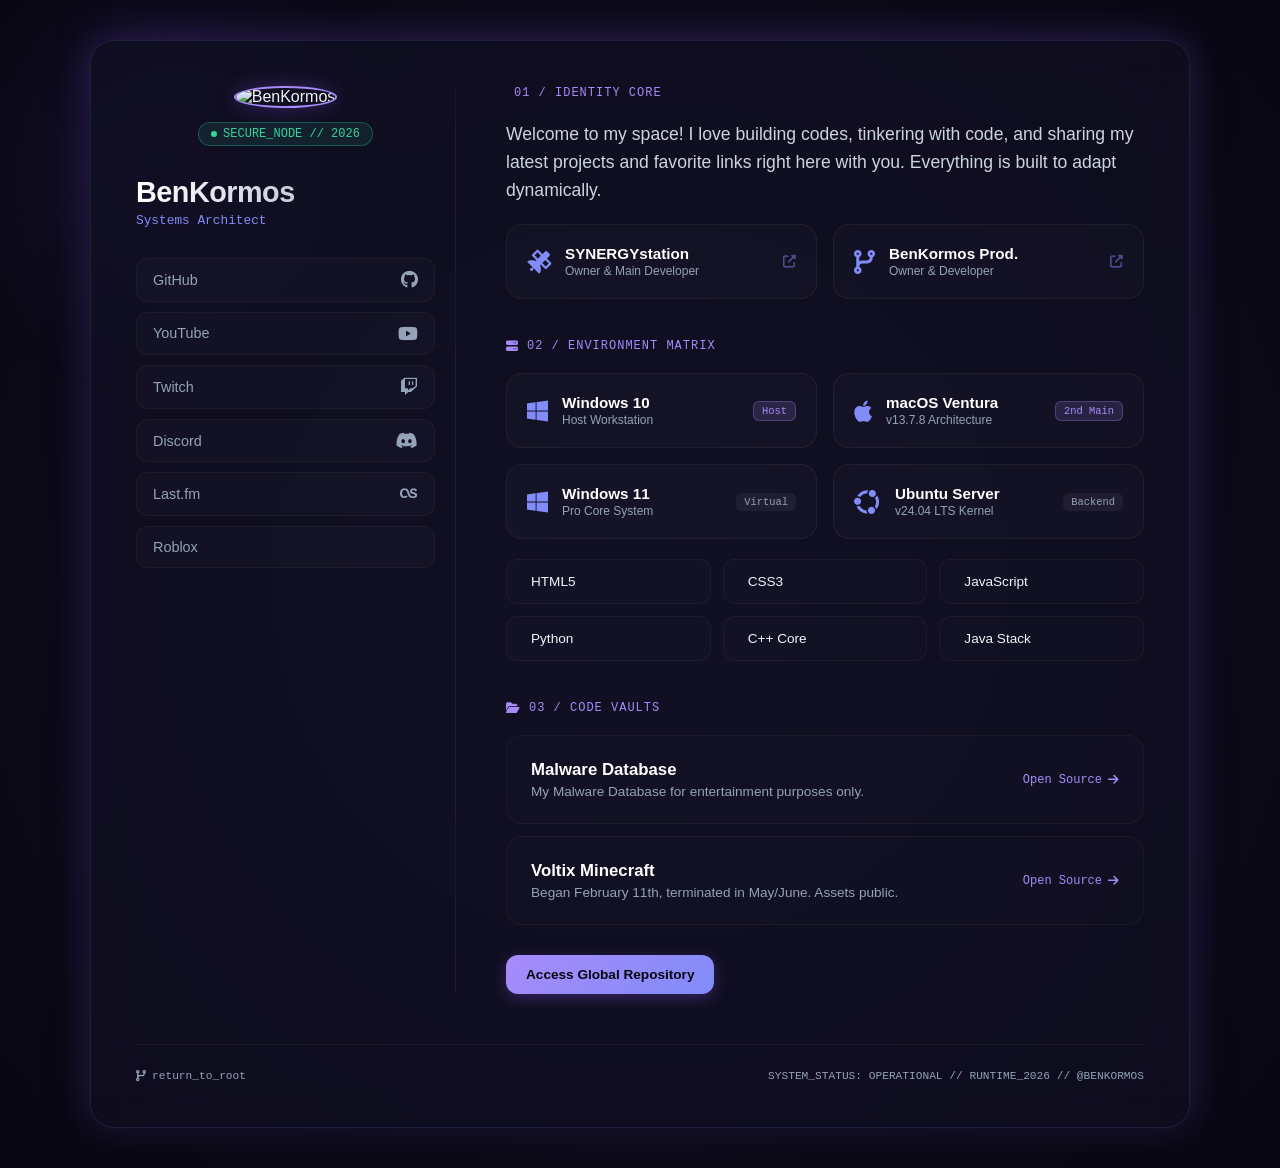
==== commit b3041317: "Updates to the website" ====
--- a/ben.html
+++ b/ben.html
@@ -3,7 +3,7 @@
 <head>
     <meta charset="UTF-8">
     <meta name="viewport" content="width=device-width, initial-scale=1.0">
-    <title>BenKormos | Portfolio</title>
+    <title>BenKormos</title>
     
     <!-- Favicon -->
     <link rel="icon" type="image/jpeg" href="pictures/benkormos.profilbild.jpg">
@@ -12,612 +12,279 @@
     <link rel="stylesheet" href="https://cdnjs.cloudflare.com/ajax/libs/font-awesome/6.4.0/css/all.min.css">
     <link rel="stylesheet" href="https://cdn.jsdelivr.net/gh/devicons/devicon@latest/devicon.min.css">
 
-    <style>
-        :root {
-            --bg-main: #050508;
-            --glass: rgba(255, 255, 255, 0.02);
-            --glass-hover: rgba(255, 255, 255, 0.05);
-            --glass-border: rgba(255, 255, 255, 0.08);
-            --accent: #6366f1;
-            --accent-dim: rgba(99, 102, 241, 0.1);
-            --text-main: #f1f5f9;
-            --text-muted: #94a3b8;
-            --font-mono: 'Courier New', Courier, monospace;
-        }
-
-        * {
-            box-sizing: border-box;
-            margin: 0;
-            padding: 0;
-            transition: background 0.3s, border-color 0.3s, transform 0.3s, box-shadow 0.3s;
-        }
-
-        body {
-            font-family: 'Inter', -apple-system, BlinkMacSystemFont, "Segoe UI", Roboto, sans-serif;
-            background-color: var(--bg-main);
-            color: var(--text-main);
-            min-height: 100vh;
-            display: flex;
-            justify-content: center;
-            align-items: center;
-            padding: 40px 20px;
-            background-image: 
-                radial-gradient(circle at 50% 0%, rgba(99, 102, 241, 0.15) 0%, transparent 50%),
-                radial-gradient(circle at 0% 100%, rgba(0, 240, 255, 0.05) 0%, transparent 40%);
-        }
-
-        /* MODERN LAYOUT STRUCTURE */
-        .interface-container {
-            width: 100%;
-            max-width: 1100px;
-            display: grid;
-            grid-template-columns: 320px 1fr;
-            gap: 30px;
-        }
-
-        /* GLASS CARD STYLING */
-        .glass-card {
-            background: var(--glass);
-            backdrop-filter: blur(20px);
-            -webkit-backdrop-filter: blur(20px);
-            border: 1px solid var(--glass-border);
-            border-radius: 24px;
-            padding: 30px;
-            box-shadow: 0 20px 40px rgba(0,0,0,0.3);
-            position: relative;
-        }
-
-        .section-title {
-            font-size: 0.9rem;
-            text-transform: uppercase;
-            letter-spacing: 2px;
-            color: var(--text-muted);
-            margin-bottom: 20px;
-            display: flex;
-            align-items: center;
-            gap: 10px;
-            border-bottom: 1px solid var(--glass-border);
-            padding-bottom: 12px;
-        }
-
-        .section-title i {
-            color: var(--accent);
-        }
-
-        /* LEFT SIDEBAR: PROFILE */
-        .profile-sidebar {
-            display: flex;
-            flex-direction: column;
-            align-items: center;
-            text-align: center;
-        }
-
-        .return-btn {
-            align-self: flex-start;
-            font-family: var(--font-mono);
-            color: var(--text-muted);
-            text-decoration: none;
-            font-size: 0.75rem;
-            display: flex;
-            align-items: center;
-            gap: 6px;
-            margin-bottom: 25px;
-        }
-        .return-btn:hover { color: var(--accent); }
-
-        .avatar-container {
-            position: relative;
-            width: 120px;
-            height: 120px;
-            margin-bottom: 20px;
-            padding: 6px;
-            background: rgba(255,255,255,0.02);
-            border: 1px solid var(--glass-border);
-            border-radius: 50%;
-        }
-
-        .avatar {
-            width: 100%;
-            height: 100%;
-            object-fit: cover;
-            border-radius: 50%;
-        }
-
-        /* Stable Typewriter Integration */
-        .typewriter-box {
-            display: block;
-            margin-bottom: 6px;
-            width: min-content;
-        }
-
-        .username {
-            font-size: 1.6rem;
-            font-weight: 700;
-            letter-spacing: -0.5px;
-            color: #fff;
-            overflow: hidden;
-            border-right: 2px solid var(--accent);
-            white-space: nowrap;
-            margin: 0 auto;
-            width: 0;
-            animation: 
-                typing 3.5s steps(9, end) infinite alternate,
-                blink-caret 0.75s step-end infinite;
-        }
-
-        @keyframes typing {
-            from { width: 0; }
-            to { width: 100%; }
-        }
-
-        @keyframes blink-caret {
-            from, to { border-color: transparent; }
-            50% { border-color: var(--accent); }
-        }
-
-        .tagline {
-            font-family: var(--font-mono);
-            font-size: 0.75rem;
-            color: var(--accent);
-            text-transform: uppercase;
-            letter-spacing: 1.5px;
-            margin-bottom: 30px;
-        }
-
-        /* LINKS */
-        .links-vertical {
-            width: 100%;
-            display: flex;
-            flex-direction: column;
-            gap: 12px;
-        }
-
-        .social-button {
-            display: flex;
-            align-items: center;
-            justify-content: space-between;
-            padding: 14px 20px;
-            background: rgba(255, 255, 255, 0.01);
-            border: 1px solid var(--glass-border);
-            border-radius: 14px;
-            color: var(--text-main);
-            text-decoration: none;
-            font-size: 0.9rem;
-            font-weight: 500;
-        }
-
-        .social-button i {
-            font-size: 1.1rem;
-            color: var(--text-muted);
-        }
-
-        .social-button:hover {
-            border-color: var(--accent);
-            background: var(--accent-dim);
-            color: #fff;
-            transform: translateX(5px);
-        }
-        .social-button:hover i { color: var(--accent); }
-
-        /* MAIN CONTENT AREA */
-        .main-content {
-            display: flex;
-            flex-direction: column;
-            gap: 30px;
-        }
-
-        .bio-description {
-            font-size: 1rem;
-            line-height: 1.7;
-            color: #cbd5e1;
-        }
-
-        /* TECH GRID LAYOUT */
-        .tech-showcase {
-            display: grid;
-            grid-template-columns: repeat(auto-fill, minmax(130px, 1fr));
-            gap: 15px;
-            margin-top: 20px;
-        }
-
-        .tech-pill {
-            display: flex;
-            flex-direction: column;
-            align-items: center;
-            justify-content: center;
-            gap: 10px;
-            padding: 20px 10px;
-            background: rgba(255,255,255,0.01);
-            border: 1px solid var(--glass-border);
-            border-radius: 16px;
-            font-size: 0.85rem;
-            font-weight: 500;
-            color: var(--text-muted);
-            cursor: pointer;
-        }
-
-        .tech-pill i {
-            font-size: 2rem;
-            color: var(--text-muted);
-        }
-
-        .tech-pill:hover {
-            background: var(--glass-hover);
-            transform: translateY(-4px);
-        }
-        
-        .tech-pill.html:hover { border-color: #e34c26; color: #e34c26; box-shadow: 0 10px 20px rgba(227, 76, 38, 0.15); }
-        .tech-pill.html:hover i { color: #e34c26; }
-        .tech-pill.css:hover { border-color: #264de4; color: #264de4; box-shadow: 0 10px 20px rgba(38, 77, 228, 0.15); }
-        .tech-pill.css:hover i { color: #264de4; }
-        .tech-pill.js:hover { border-color: #f7df1e; color: #f7df1e; box-shadow: 0 10px 20px rgba(247, 223, 30, 0.15); }
-        .tech-pill.js:hover i { color: #f7df1e; }
-        .tech-pill.python:hover { border-color: #3776ab; color: #3776ab; box-shadow: 0 10px 20px rgba(55, 118, 171, 0.15); }
-        .tech-pill.python:hover i { color: #3776ab; }
-        .tech-pill.cpp:hover { border-color: #00599c; color: #00599c; box-shadow: 0 10px 20px rgba(0, 89, 156, 0.15); }
-        .tech-pill.cpp:hover i { color: #00599c; }
-
-        /* REPOSITORIES & SUB-NETWORKS */
-        .double-row {
-            display: grid;
-            grid-template-columns: 1fr 1fr;
-            gap: 20px;
-        }
-
-        .sub-card {
-            border: 1px solid var(--glass-border);
-            background: rgba(255,255,255,0.01);
-            border-radius: 18px;
-            padding: 25px;
-            display: flex;
-            flex-direction: column;
-            justify-content: space-between;
-            gap: 15px;
-        }
-
-        .sub-card h4 {
-            font-size: 1.1rem;
-            font-weight: 600;
-            color: #fff;
-        }
-
-        .sub-card p {
-            font-size: 0.9rem;
-            color: var(--text-muted);
-            line-height: 1.6;
-        }
-
-        .action-link {
-            font-size: 0.85rem;
-            font-weight: 600;
-            color: var(--accent);
-            text-decoration: none;
-            display: flex;
-            align-items: center;
-            gap: 6px;
-        }
-        .action-link:hover { color: #fff; }
-
-        /* BUTTONS */
-        .modern-btn {
-            display: flex;
-            align-items: center;
-            justify-content: center;
-            gap: 8px;
-            width: 100%;
-            background: var(--glass-hover);
-            border: 1px solid var(--glass-border);
-            color: var(--text-main);
-            padding: 12px;
-            border-radius: 12px;
-            font-size: 0.85rem;
-            font-weight: 600;
-            text-decoration: none;
-            cursor: pointer;
-        }
-
-        .modern-btn:hover {
-            border-color: var(--accent);
-            color: #fff;
-            background: var(--accent-dim);
-        }
-
-        .network-item {
-            margin-bottom: 20px;
-            padding-bottom: 20px;
-            border-bottom: 1px solid var(--glass-border);
-        }
-        .network-item:last-child {
-            margin-bottom: 0;
-            padding-bottom: 0;
-            border-bottom: none;
-        }
-
-        .network-title {
-            font-size: 1.05rem;
-            font-weight: 600;
-            margin-bottom: 2px;
-        }
-
-        .network-role {
-            font-size: 0.8rem;
-            color: var(--text-muted);
-            margin-bottom: 15px;
-        }
-
-        /* GLASS MODAL POPUP */
-        .modal-overlay {
-            position: fixed;
-            top: 0; left: 0; width: 100%; height: 100%;
-            background: rgba(2, 2, 4, 0.7);
-            backdrop-filter: blur(15px);
-            -webkit-backdrop-filter: blur(15px);
-            z-index: 999;
-            display: flex;
-            justify-content: center;
-            align-items: center;
-            opacity: 0;
-            pointer-events: none;
-            transition: opacity 0.3s ease;
-        }
-
-        .modal-overlay.active {
-            opacity: 1;
-            pointer-events: auto;
-        }
-
-        .modal-box {
-            max-width: 500px;
-            width: 100%;
-            border-radius: 28px;
-            border-color: var(--accent);
-            transform: scale(0.95);
-            transition: transform 0.3s ease;
-            box-shadow: 0 30px 60px rgba(0, 0, 0, 0.4);
-        }
-
-        .modal-overlay.active .modal-box {
-            transform: scale(1);
-        }
-
-        .modal-close {
-            position: absolute;
-            top: 25px; right: 25px;
-            background: transparent;
-            border: none;
-            color: var(--text-muted);
-            font-size: 0.85rem;
-            font-weight: 600;
-            cursor: pointer;
-        }
-        .modal-close:hover { color: var(--accent); }
-
-        .modal-header {
-            display: flex;
-            align-items: center;
-            gap: 20px;
-            margin-bottom: 20px;
-            border-bottom: 1px solid var(--glass-border);
-            padding-bottom: 20px;
-        }
-
-        .modal-header i { font-size: 2.5rem; }
-
-        .modal-title-container h3 { font-size: 1.4rem; color: #fff; }
-        .modal-title-container span { font-size: 0.75rem; color: var(--text-muted); font-family: var(--font-mono); }
-
-        .modal-body p { font-size: 0.95rem; line-height: 1.7; color: #cbd5e1; margin-bottom: 20px; }
-
-        .modal-meta {
-            font-size: 0.8rem;
-            font-weight: 500;
-            background: rgba(255,255,255,0.01);
-            padding: 14px 18px;
-            border-radius: 12px;
-            border-left: 3px solid var(--accent);
-            color: var(--text-muted);
-        }
-
-        /* SYSTEM FOOTER */
-        .system-footer {
-            grid-column: 1 / -1;
-            text-align: center;
-            font-family: var(--font-mono);
-            font-size: 0.7rem;
-            color: #475569;
-            margin-top: 20px;
-            letter-spacing: 1px;
-        }
-
-        /* RESPONSIVE DESIGN */
-        @media (max-width: 968px) {
-            .interface-container { grid-template-columns: 1fr; }
-            .double-row { grid-template-columns: 1fr; }
-            body { padding: 20px; }
-        }
-    </style>
+    <!-- External Stylesheet -->
+    <link rel="stylesheet" href="css/benkormos/style.css">
 </head>
 <body>
 
+    <div class="bg-glow-orb"></div>
     <audio id="bg-music" autoplay loop></audio>
 
-    <!-- DATA MODAL LAYER -->
-    <div class="modal-overlay" id="tech-modal">
-        <div class="glass-card modal-box">
-            <button class="modal-close" id="close-modal">[ CLOSE ]</button>
-            <div class="modal-header">
-                <i id="m-icon" class=""></i>
-                <div class="modal-title-container">
-                    <h3 id="m-title">Language</h3>
-                    <span id="m-type">// REGISTRY DATA</span>
+    <!-- CORE INTERFACE DIALOG BOX -->
+    <div class="modal-blur-screen" id="info-modal">
+        <div class="modal-vault">
+            <button class="close-vault-btn" id="close-modal"><i class="fas fa-times"></i></button>
+            <div class="modal-lead-row">
+                <i id="m-icon"></i>
+                <div class="modal-lead-titles">
+                    <h3 id="m-title">Registry Node</h3>
+                    <span id="m-type">// PARAM_LOG</span>
                 </div>
             </div>
-            <div class="modal-body">
-                <p id="m-desc">Description payload.</p>
-                <div class="modal-meta" id="m-use">
-                    PRIMARY OVERVIEW
-                </div>
+            <p class="modal-body-text" id="m-desc">Matrix Node Payload description.</p>
+            <div class="modal-status-box" id="m-use">
+                EXECUTION PIPELINE READY
             </div>
         </div>
     </div>
 
-    <div class="interface-container">
+    <!-- MAIN DASHBOARD -->
+    <div class="terminal-container">
         
-        <!-- LEFT CONTROL COLUMN (PROFILE) -->
-        <aside class="glass-card profile-sidebar">
-            <a href="/" class="return-btn"><i class="fas fa-arrow-left"></i> RETURN()</a>
+        <!-- SIDEBAR PLATFORM HUB -->
+        <aside class="profile-axis">
+            <div class="avatar-box">
+                <img src="pictures/benkormos.profilbild.jpg" alt="BenKormos">
+                <div>
+                    <div class="status-badge">
+                        <div class="status-dot"></div> SECURE_NODE // 2026
+                    </div>
+                </div>
+            </div>
+
+            <div class="profile-title">
+                <h1>BenKormos</h1>
+                <p>Systems Architect</p>
+            </div>
+
+            <nav class="link-mesh">
+                <a href="https://github.com/benbroc" target="_blank" class="link-node"><span>GitHub</span><i class="fab fa-github"></i></a>
+                <a href="https://youtube.com/@benkormos" target="_blank" class="link-node"><span>YouTube</span><i class="fab fa-youtube"></i></a>
+                <a href="https://twitch.tv/benkormos" target="_blank" class="link-node"><span>Twitch</span><i class="fab fa-twitch"></i></a>
+                <a href="https://dc.gg/ben" target="_blank" class="link-node"><span>Discord</span><i class="fab fa-discord"></i></a>
+                <a href="https://last.fm/user/ben_bro_c" target="_blank" class="link-node"><span>Last.fm</span><i class="fab fa-lastfm"></i></a>
+                <a href="https://www.roblox.com/users/6073597399/profile" target="_blank" class="link-node"><span>Roblox</span><i class="fab fa-roblox"></i></a>
+            </nav>
+        </aside>
+
+        <!-- DATA VIEWPORT -->
+        <main class="content-axis">
             
-            <div class="avatar-container">
-                <img src="pictures/benkormos.profilbild.jpg" alt="BenKormos" class="avatar">
-            </div>
-
-            <div class="typewriter-box">
-                <h2 class="username">BenKormos</h2>
-            </div>
-            <div class="tagline">// CORE ARCHITECT</div>
-
-            <div class="links-vertical">
-                <a href="https://github.com/benbroc" target="_blank" class="social-button"><span>GitHub</span> <i class="fab fa-github"></i></a>
-                <a href="https://youtube.com/@benkormos" target="_blank" class="social-button"><span>YouTube</span> <i class="fab fa-youtube"></i></a>
-                <a href="https://twitch.tv/benkormos" target="_blank" class="social-button"><span>Twitch</span> <i class="fab fa-twitch"></i></a>
-                <a href="https://dc.gg/ben" target="_blank" class="social-button"><span>Discord</span> <i class="fab fa-discord"></i></a>
-                <a href="https://last.fm/user/ben_bro_c" target="_blank" class="social-button"><span>Last.fm</span> <i class="fab fa-lastfm"></i></a>
-            </div>
-        </aside>
-
-        <!-- RIGHT MAIN AREA -->
-        <div class="main-content">
-            
-            <!-- CORE PROFILE DESCRIPTION & TECH MATRIX -->
-            <main class="glass-card">
-                <div class="section-title">
-                    <span><i class="fas fa-user"></i> PROFILE OVERVIEW</span>
-                </div>
-                <p class="bio-description">Welcome to my space!<br><br>I love building codes, tinkering with code, and sharing my latest projects and favorite links right here with you.</p>
+            <!-- SUMMARY -->
+            <section class="deck-section">
+                <div class="section-tag"><i class="fas fa-user-terminal"></i> 01 / Identity Core</div>
+                <p class="bio-text">
+                    Welcome to my space! I love building codes, tinkering with code, and sharing my latest projects and favorite links right here with you. Everything is built to adapt dynamically.
+                </p>
+                <div class="sub-grid">
+                    <div class="interactive-card" onclick="window.open('https://github.com/SynergyStation', '_blank')">
+                        <div class="card-core">
+                            <i class="fas fa-satellite"></i>
+                            <div class="card-meta">
+                                <h4>SYNERGYstation</h4>
+                                <p>Owner & Main Developer</p>
+                            </div>
+                        </div>
+                        <i class="fas fa-external-link-alt" style="font-size: 0.8rem; opacity: 0.5;"></i>
+                    </div>
+                    <div class="interactive-card" onclick="window.open('https://github.com/Benkormos', '_blank')">
+                        <div class="card-core">
+                            <i class="fas fa-code-branch"></i>
+                            <div class="card-meta">
+                                <h4>BenKormos Prod.</h4>
+                                <p>Owner & Developer</p>
+                            </div>
+                        </div>
+                        <i class="fas fa-external-link-alt" style="font-size: 0.8rem; opacity: 0.5;"></i>
+                    </div>
+                </div>
+            </section>
+
+            <!-- ENVIRONMENT DECK -->
+            <section class="deck-section">
+                <div class="section-tag"><i class="fas fa-server"></i> 02 / Environment Matrix</div>
                 
-                <div class="section-title" style="margin-bottom: 15px; margin-top: 35px;">
-                    <span><i class="fas fa-code"></i> INVENTORIED TECH STACK</span>
-                </div>
-                
-                <div class="tech-showcase">
-                    <div class="tech-pill html" data-lang="html"><i class="devicon-html5-plain"></i>HTML5</div>
-                    <div class="tech-pill css" data-lang="css"><i class="devicon-css3-plain"></i>CSS3</div>
-                    <div class="tech-pill js" data-lang="js"><i class="devicon-javascript-plain"></i>JavaScript</div>
-                    <div class="tech-pill python" data-lang="python"><i class="devicon-python-plain"></i>Python</div>
-                    <div class="tech-pill cpp" data-lang="cpp"><i class="devicon-cplusplus-plain"></i>C++</div>
-                </div>
-            </main>
-
-            <!-- ARCHIVES (REPOSITORIES) -->
-            <section class="double-row">
-                
-                <div class="glass-card sub-card">
-                    <div>
-                        <div class="section-title" style="margin-bottom: 12px; padding-bottom: 8px;"><span><i class="fas fa-folder-open"></i> REPOSITORY</span></div>
-                        <h4>Malware Database</h4>
-                        <p style="margin-top: 8px;">My Malware Database for entertainment purposes only.</p>
-                    </div>
-                    <a href="https://github.com/BenKormos/MalwareDatabase/tree/main/SteamTrashVirus" target="_blank" class="action-link">Open Blueprint <i class="fas fa-chevron-right"></i></a>
-                </div>
-
-                <div class="glass-card sub-card">
-                    <div>
-                        <div class="section-title" style="margin-bottom: 12px; padding-bottom: 8px;"><span><i class="fas fa-folder-open"></i> REPOSITORY</span></div>
-                        <h4>Voltix Minecraft</h4>
-                        <p style="margin-top: 8px;">My Server began on the 11th of February. The server started but ended in May/June. Page remains public.</p>
-                    </div>
-                    <a href="https://github.com/SynergyStation/voltix-website-2.0" target="_blank" class="action-link">Open Blueprint <i class="fas fa-chevron-right"></i></a>
-                </div>
-
+                <!-- OS Cards -->
+                <div class="sub-grid">
+                    <div class="interactive-card" data-node="win10">
+                        <div class="card-core">
+                            <i class="fab fa-windows"></i>
+                            <div class="card-meta">
+                                <h4>Windows 10</h4>
+                                <p>Host Workstation</p>
+                            </div>
+                        </div>
+                        <span class="badge-pill prime">Host</span>
+                    </div>
+
+                    <div class="interactive-card" data-node="macos">
+                        <div class="card-core">
+                            <i class="fab fa-apple"></i>
+                            <div class="card-meta">
+                                <h4>macOS Ventura</h4>
+                                <p>v13.7.8 Architecture</p>
+                            </div>
+                        </div>
+                        <span class="badge-pill prime">2nd Main</span>
+                    </div>
+
+                    <div class="interactive-card" data-node="win11">
+                        <div class="card-core">
+                            <i class="fab fa-windows"></i>
+                            <div class="card-meta">
+                                <h4>Windows 11</h4>
+                                <p>Pro Core System</p>
+                            </div>
+                        </div>
+                        <span class="badge-pill">Virtual</span>
+                    </div>
+
+                    <div class="interactive-card" data-node="ubuntu">
+                        <div class="card-core">
+                            <i class="fab fa-ubuntu"></i>
+                            <div class="card-meta">
+                                <h4>Ubuntu Server</h4>
+                                <p>v24.04 LTS Kernel</p>
+                            </div>
+                        </div>
+                        <span class="badge-pill">Backend</span>
+                    </div>
+                </div>
+
+                <!-- Language Tokens -->
+                <div class="tech-matrix">
+                    <div class="tech-token" data-node="html"><i class="devicon-html5-plain" style="color: #e34c26;"></i> HTML5</div>
+                    <div class="tech-token" data-node="css"><i class="devicon-css3-plain" style="color: #264de4;"></i> CSS3</div>
+                    <div class="tech-token" data-node="js"><i class="devicon-javascript-plain" style="color: #f7df1e;"></i> JavaScript</div>
+                    <div class="tech-token" data-node="python"><i class="devicon-python-plain" style="color: #3776ab;"></i> Python</div>
+                    <div class="tech-token" data-node="cpp"><i class="devicon-cplusplus-plain" style="color: #00599c;"></i> C++ Core</div>
+                    <div class="tech-token" data-node="java"><i class="devicon-java-plain" style="color: #f89820;"></i> Java Stack</div>
+                </div>
             </section>
 
-            <!-- NETWORK NODES & LICENSING -->
-            <section class="double-row">
-                
-                <div class="glass-card">
-                    <div class="section-title"><span><i class="fas fa-network-wired"></i> FEDERATED NETWORKS</span></div>
-                    
-                    <div class="network-item">
-                        <div class="network-title">SYNERGYstation</div>
-                        <div class="network-role">Owner & Developer</div>
-                        <a href="https://github.com/SynergyStation" target="_blank" class="modern-btn">Sync Terminal</a>
-                    </div>
-
-                    <div class="network-item">
-                        <div class="network-title">BenKormos Production</div>
-                        <div class="network-role">Owner & Developer</div>
-                        <a href="https://github.com/Benkormos" target="_blank" class="modern-btn">Sync Terminal</a>
-                    </div>
-                </div>
-
-                <div class="glass-card" style="display: flex; flex-direction: column; justify-content: space-between;">
-                    <div>
-                        <div class="section-title"><span><i class="fas fa-scroll"></i> DISTRIBUTION PROTOCOL</span></div>
-                        <p style="font-size: 0.95rem; color: var(--text-muted); line-height: 1.6; margin-bottom: 20px;">This control panel template is entirely Open Source and public.</p>
-                    </div>
-                    <a href="https://github.com/BenKormos" target="_blank" class="modern-btn" style="background: var(--accent); border-color: transparent; color: #fff;">Extract Blueprint</a>
-                </div>
-
+            <!-- CODE REPOSITORIES -->
+            <section class="deck-section">
+                <div class="section-tag"><i class="fas fa-folder-open"></i> 03 / Code Vaults</div>
+                <div class="repo-rack">
+                    <div class="repo-banner">
+                        <div class="repo-info">
+                            <h4>Malware Database</h4>
+                            <p>My Malware Database for entertainment purposes only.</p>
+                        </div>
+                        <a href="https://github.com/BenKormos/MalwareDatabase/tree/main/SteamTrashVirus" target="_blank" class="action-link">Open Source <i class="fas fa-arrow-right"></i></a>
+                    </div>
+                    <div class="repo-banner">
+                        <div class="repo-info">
+                            <h4>Voltix Minecraft</h4>
+                            <p>Began February 11th, terminated in May/June. Assets public.</p>
+                        </div>
+                        <a href="https://github.com/SynergyStation/voltix-website-2.0" target="_blank" class="action-link">Open Source <i class="fas fa-arrow-right"></i></a>
+                    </div>
+                </div>
+                <div style="margin-top: 10px;">
+                    <a href="https://github.com/BenKormos" target="_blank" class="cyber-btn">Access Global Repository</a>
+                </div>
             </section>
-        </div>
-
-        <!-- FOOTER ROW -->
-        <footer class="system-footer">
-            // STATUS: SECURE // COMPILED SUCCESSFULLY // YEAR_2026 // @BENKORMOS
+
+        </main>
+
+        <!-- DASHBOARD SYSTEM FOOTER -->
+        <footer class="terminal-footer">
+            <a href="/" class="footer-left-btn"><i class="fas fa-code-branch"></i> return_to_root</a>
+            <span>SYSTEM_STATUS: OPERATIONAL // RUNTIME_2026 // @BENKORMOS</span>
         </footer>
 
     </div>
 
-    <!-- CORE INTERACTION SYSTEM -->
+    <!-- LOGIC PROCESSING SYSTEM -->
     <script>
-        // Tech Stack Information Storage
-        const techDatabase = {
+        const centralDatabase = {
             html: {
-                title: "HTML5",
-                type: "MARKUP ENGINE // LAYOUT_CORE",
+                title: "HTML5 Engine",
+                type: "DOM_STRUCTURE_MARKUP",
                 icon: "devicon-html5-plain",
                 color: "#e34c26",
-                desc: "Hypertext Markup Language. The fundamental architecture of the web ecosystem. Used to structuralize text layouts, hyperlink hubs, and content domains within the centralized DOM grid.",
-                use: "PRIMARY OPERATION: Structural DOM Mapping & Core Web Layouts"
+                desc: "Hypertext Markup Language. The structural skeleton of web modules. Deployed to map out layouts, viewport anchors, and semantic elements inside the centralized document model.",
+                use: "TASK: Blueprint Compilation & Layout Formatting"
             },
             css: {
-                title: "CSS3",
-                type: "STYLESHEET GRAPHICS MATRIX",
+                title: "CSS3 Matrix",
+                type: "GRAPHICS_SHADING_INTERFACE",
                 icon: "devicon-css3-plain",
                 color: "#264de4",
-                desc: "Cascading Style Sheets. Controls responsive viewport processing, deep variable declarations, complex fluid layouts, and low-overhead animation loops.",
-                use: "PRIMARY OPERATION: UI Theming, Flex/Grid Systems & Fluid Shaders"
+                desc: "Cascading Style Sheets. Controls the entire asset layout properties, modern glassmorphic blurring tokens, variables pipelines, and active hover state feedback.",
+                use: "TASK: Glassmorphism Render, UI Formatting & Custom Responsive Shaders"
             },
             js: {
-                title: "JavaScript",
-                type: "RUNTIME SCRIPT ENVIRONMENT",
+                title: "JavaScript Runtime",
+                type: "ASYNCHRONOUS_CORE_SCRIPTS",
                 icon: "devicon-javascript-plain",
                 color: "#f7df1e",
-                desc: "High-level asynchronous runtime. Powers active state machine processes, responsive interface mutations, network data handshakes, and dynamically spawns this responsive diagnostic viewport.",
-                use: "PRIMARY OPERATION: Dynamic Interaction & Async Network Pipelines"
+                desc: "High-level ECMAScript controller engine. Drives interactive modal execution pipelines, background loop checks, and state monitoring without overhead delays.",
+                use: "TASK: Event Infiltration & DOM Node Control"
             },
             python: {
-                title: "Python",
-                type: "INTERPRETED MULTI-ROLE CORE",
+                title: "Python Engine",
+                type: "INTERPRETED_AUTOMATION_NODE",
                 icon: "devicon-python-plain",
                 color: "#3776ab",
-                desc: "A concise interpreted language engineered for optimal legibility. Widely configured for local micro-scripts, machine learning models, server integration, and automated parsing protocols.",
-                use: "PRIMARY OPERATION: Automated Pipelines, Web Scrapers & Analytical Engines"
+                desc: "Object-oriented language optimized for automation tasks, data streaming, file parsers, and custom local software automation layers.",
+                use: "TASK: System Micro-Automation & Analytical Scrapers"
             },
             cpp: {
-                title: "C++",
-                type: "LOW-LEVEL COMPILED CORE",
+                title: "C++ Compiler Core",
+                type: "LOW_LEVEL_NATIVE_EXECUTION",
                 icon: "devicon-cplusplus-plain",
                 color: "#00599c",
-                desc: "A supreme execution engine optimized for direct machine abstraction. Grants manual memory map controls and deterministic speeds. Ideal for deep platform software and rendering tasks.",
-                use: "PRIMARY OPERATION: Ultra-Performance Modules & Low-Level Architecture"
+                desc: "High-speed compiled native architecture. Grants absolute hardware abstraction layers, deterministic speed capabilities, and precise system runtime configuration controls.",
+                use: "TASK: Heavy System Computations & Hardware Integration Modules"
+            },
+            java: {
+                title: "Java Runtime Stack",
+                type: "JVM_VIRTUALIZATION_ENVIRONMENT",
+                icon: "devicon-java-plain",
+                color: "#f89820",
+                desc: "Robust object-oriented development framework running on the Java Virtual Machine (JVM). Provides cross-platform compliance and extensive deployment scale for heavy logic operations.",
+                use: "TASK: Enterprise Application Logic & Multiplatform Backends"
+            },
+            win10: {
+                title: "Windows 10 Workstation",
+                type: "PRIMARY_HARDWARE_HOST_OS",
+                icon: "fab fa-windows",
+                color: "#00a3ee",
+                desc: "Primary operating host workstation. Anchors heavy software environments, virtualization frameworks, sandbox security tools, and main active engineering workflows.",
+                use: "CORE HOST: Central Production Workspace & Engineering Terminal"
+            },
+            macos: {
+                title: "macOS Ventura 13.7.8",
+                type: "SECONDARY_MAIN_MACHINE_NODE",
+                icon: "fab fa-apple",
+                color: "#ffc837",
+                desc: "Second active main machine framework. Unix-certified workstation environment utilized for native diagnostic tasks, multi-compiler cross-testing, and direct platform deployment testing.",
+                use: "CORE SUBHOST: Secondary Main Terminal // Native Unix Stack"
+            },
+            win11: {
+                title: "Windows 11",
+                type: "VIRTUAL_SANDBOX_SUBSYSTEM",
+                icon: "fab fa-windows",
+                color: "#0078d4",
+                desc: "Modern NT core environment deployed for framework evaluation, interface validation, automated pipeline builds, and multi-threaded virtualization layers.",
+                use: "ENVIRONMENT: Secondary Sandbox & Multi-Thread Testing"
+            },
+            ubuntu: {
+                title: "Ubuntu Server 24.04 LTS",
+                type: "HEADLESS_LINUX_BACKEND",
+                icon: "fab fa-ubuntu",
+                color: "#e95420",
+                desc: "Headless Linux container engine built on Noble Numbat code layers. Configured specifically for secure automated cronjobs, backend scripts, and microservice testing configurations.",
+                use: "ENVIRONMENT: Background Microservices & Host Database Testing"
             }
         };
 
-        // Window Selectors
-        const modal = document.getElementById('tech-modal');
+        // DOM Handles
+        const modal = document.getElementById('info-modal');
         const closeModalBtn = document.getElementById('close-modal');
-        const techItems = document.querySelectorAll('.tech-pill');
+        const targetNodes = document.querySelectorAll('[data-node]');
 
         const mIcon = document.getElementById('m-icon');
         const mTitle = document.getElementById('m-title');
@@ -625,44 +292,45 @@
         const mDesc = document.getElementById('m-desc');
         const mUse = document.getElementById('m-use');
 
-        // Modal Handling
-        techItems.forEach(item => {
-            item.addEventListener('click', () => {
-                const langKey = item.getAttribute('data-lang');
-                const data = techDatabase[langKey];
-
-                if(data) {
-                    mIcon.className = data.icon;
-                    mIcon.style.color = data.color;
-                    modal.style.setProperty('--accent', data.color);
-                    mTitle.textContent = data.title;
-                    mType.textContent = `// CLASS: ${data.type}`;
-                    mDesc.textContent = data.desc;
-                    mUse.textContent = data.use;
+        // Modal Open Logic
+        targetNodes.forEach(node => {
+            node.addEventListener('click', () => {
+                const key = node.getAttribute('data-node');
+                const dataset = centralDatabase[key];
+
+                if(dataset) {
+                    mIcon.className = dataset.icon;
+                    mIcon.style.color = dataset.color;
+                    modal.style.setProperty('--accent-primary', dataset.color);
+                    mTitle.textContent = dataset.title;
+                    mType.textContent = `// REGISTRY: ${dataset.type}`;
+                    mDesc.textContent = dataset.desc;
+                    mUse.textContent = dataset.use;
 
                     modal.classList.add('active');
                 }
             });
         });
 
+        // Close Logic
         closeModalBtn.addEventListener('click', () => modal.classList.remove('active'));
         modal.addEventListener('click', (e) => {
             if(e.target === modal) modal.classList.remove('active');
         });
 
-        // Background Audio Handling
+        // Background Track Processing
         const audio = document.getElementById('bg-music');
-        audio.volume = 0.3;
-
-        function triggerAutoplay() {
+        audio.volume = 0.25;
+
+        function initializeAudioStream() {
             audio.play().then(() => {
-                window.removeEventListener('click', triggerAutoplay);
-                window.removeEventListener('touchstart', triggerAutoplay);
+                window.removeEventListener('click', initializeAudioStream);
+                window.removeEventListener('touchstart', initializeAudioStream);
             }).catch(() => {});
         }
-        window.addEventListener('DOMContentLoaded', triggerAutoplay);
-        window.addEventListener('click', triggerAutoplay);
-        window.addEventListener('touchstart', triggerAutoplay);
+        window.addEventListener('DOMContentLoaded', initializeAudioStream);
+        window.addEventListener('click', initializeAudioStream);
+        window.addEventListener('touchstart', initializeAudioStream);
     </script>
 </body>
-</html>
+</html>
--- a/css/benkormos/style.css
+++ b/css/benkormos/style.css
@@ -0,0 +1,445 @@
+:root {
+    --bg-gradient: radial-gradient(circle at 50% 50%, #141226 0%, #070610 100%);
+    --panel-bg: rgba(18, 16, 36, 0.65);
+    --panel-border: rgba(129, 140, 248, 0.15);
+    --accent-glow: rgba(139, 92, 246, 0.3);
+    --accent-primary: #a78bfa;
+    --accent-secondary: #818cf8;
+    --text-main: #f1f5f9;
+    --text-muted: #94a3b8;
+    --font-code: 'Consolas', 'Courier New', monospace;
+}
+
+* {
+    box-sizing: border-box;
+    margin: 0;
+    padding: 0;
+}
+
+body {
+    font-family: 'Segoe UI', Roboto, Helvetica, Arial, sans-serif;
+    background: var(--bg-gradient);
+    color: var(--text-main);
+    min-height: 100vh;
+    display: flex;
+    justify-content: center;
+    align-items: center;
+    padding: 40px 20px;
+    overflow-x: hidden;
+}
+
+/* --- BACKGROUND DECORATION --- */
+.bg-glow-orb {
+    position: fixed;
+    width: 500px;
+    height: 500px;
+    background: radial-gradient(circle, rgba(139, 92, 246, 0.08) 0%, rgba(0,0,0,0) 70%);
+    top: -100px;
+    left: -100px;
+    z-index: -1;
+}
+
+/* --- MAIN DASHBOARD CONTAINER --- */
+.terminal-container {
+    max-width: 1100px;
+    width: 100%;
+    background: var(--panel-bg);
+    backdrop-filter: blur(20px);
+    -webkit-backdrop-filter: blur(20px);
+    border: 1px solid var(--panel-border);
+    border-radius: 24px;
+    padding: 45px;
+    box-shadow: 0 25px 50px -12px rgba(0, 0, 0, 0.5), 0 0 40px 0 var(--accent-glow);
+    display: grid;
+    grid-template-columns: 320px 1fr;
+    gap: 50px;
+}
+
+/* --- LEFT COLUMN: PROFILE & LINKS --- */
+.profile-axis {
+    display: flex;
+    flex-direction: column;
+    gap: 30px;
+    border-right: 1px solid rgba(255, 255, 255, 0.05);
+    padding-right: 20px;
+}
+
+.avatar-box {
+    text-align: center;
+    position: relative;
+}
+
+.avatar-box img {
+    width: 120px;
+    height: 120px;
+    border-radius: 50%;
+    object-fit: cover;
+    border: 2px solid var(--accent-primary);
+    box-shadow: 0 0 20px var(--accent-glow);
+}
+
+.status-badge {
+    display: inline-flex;
+    align-items: center;
+    gap: 6px;
+    background: rgba(52, 211, 153, 0.1);
+    border: 1px solid rgba(52, 211, 153, 0.3);
+    color: #34d399;
+    padding: 4px 12px;
+    border-radius: 20px;
+    font-size: 0.75rem;
+    font-family: var(--font-code);
+    margin-top: 14px;
+}
+
+.status-dot {
+    width: 6px;
+    height: 6px;
+    background: #34d399;
+    border-radius: 50%;
+    animation: pulse 2s infinite;
+}
+
+.profile-title h1 {
+    font-size: 1.8rem;
+    font-weight: 800;
+    letter-spacing: -0.5px;
+    background: linear-gradient(to right, #fff, var(--text-muted));
+    -webkit-background-clip: text;
+    -webkit-text-fill-color: transparent;
+}
+
+.profile-title p {
+    font-family: var(--font-code);
+    font-size: 0.8rem;
+    color: var(--accent-secondary);
+    margin-top: 4px;
+}
+
+.link-mesh {
+    display: flex;
+    flex-direction: column;
+    gap: 10px;
+}
+
+.link-node {
+    display: flex;
+    align-items: center;
+    justify-content: space-between;
+    padding: 12px 16px;
+    background: rgba(255, 255, 255, 0.02);
+    border: 1px solid rgba(255, 255, 255, 0.04);
+    border-radius: 12px;
+    color: var(--text-muted);
+    text-decoration: none;
+    font-size: 0.9rem;
+    transition: all 0.25s ease;
+}
+
+.link-node:hover {
+    background: rgba(139, 92, 246, 0.1);
+    border-color: var(--accent-primary);
+    color: #fff;
+    transform: translateX(4px);
+}
+
+.link-node i {
+    font-size: 1.1rem;
+}
+
+/* --- RIGHT COLUMN: OPERATIONAL DATA --- */
+.content-axis {
+    display: flex;
+    flex-direction: column;
+    gap: 40px;
+}
+
+.deck-section {
+    display: flex;
+    flex-direction: column;
+    gap: 20px;
+}
+
+.section-tag {
+    font-family: var(--font-code);
+    font-size: 0.75rem;
+    text-transform: uppercase;
+    color: var(--accent-primary);
+    letter-spacing: 1px;
+    display: flex;
+    align-items: center;
+    gap: 8px;
+}
+
+.bio-text {
+    font-size: 1.1rem;
+    line-height: 1.6;
+    color: #cbd5e1;
+}
+
+/* GRID LAYOUTS */
+.sub-grid {
+    display: grid;
+    grid-template-columns: 1fr 1fr;
+    gap: 16px;
+}
+
+.interactive-card {
+    background: rgba(255, 255, 255, 0.02);
+    border: 1px solid rgba(255, 255, 255, 0.05);
+    border-radius: 16px;
+    padding: 20px;
+    display: flex;
+    align-items: center;
+    justify-content: space-between;
+    cursor: pointer;
+    transition: all 0.2s ease;
+}
+
+.interactive-card:hover {
+    background: rgba(255, 255, 255, 0.04);
+    border-color: rgba(129, 140, 248, 0.4);
+    box-shadow: 0 4px 20px rgba(0,0,0,0.2);
+}
+
+.card-core {
+    display: flex;
+    align-items: center;
+    gap: 14px;
+}
+
+.interactive-card i {
+    font-size: 1.5rem;
+    color: var(--accent-secondary);
+}
+
+.card-meta h4 {
+    font-size: 0.95rem;
+    color: #fff;
+}
+
+.card-meta p {
+    font-size: 0.75rem;
+    color: var(--text-muted);
+    margin-top: 2px;
+}
+
+.badge-pill {
+    font-family: var(--font-code);
+    font-size: 0.65rem;
+    padding: 3px 8px;
+    border-radius: 6px;
+    background: rgba(255, 255, 255, 0.05);
+    color: var(--text-muted);
+}
+
+.badge-pill.prime {
+    background: rgba(167, 139, 250, 0.15);
+    color: var(--accent-primary);
+    border: 1px solid rgba(167, 139, 250, 0.3);
+}
+
+/* TECH BOX TOKEN GRID */
+.tech-matrix {
+    display: grid;
+    grid-template-columns: repeat(3, 1fr);
+    gap: 12px;
+}
+
+.tech-token {
+    background: rgba(255, 255, 255, 0.01);
+    border: 1px solid rgba(255, 255, 255, 0.04);
+    border-radius: 12px;
+    padding: 14px;
+    display: flex;
+    align-items: center;
+    gap: 10px;
+    font-size: 0.85rem;
+    cursor: pointer;
+    transition: all 0.2s ease;
+}
+
+.tech-token:hover {
+    background: rgba(139, 92, 246, 0.05);
+    border-color: rgba(139, 92, 246, 0.3);
+    color: #fff;
+}
+
+/* REPO PACKS */
+.repo-rack {
+    display: flex;
+    flex-direction: column;
+    gap: 12px;
+}
+
+.repo-banner {
+    background: rgba(255, 255, 255, 0.01);
+    border: 1px solid rgba(255, 255, 255, 0.04);
+    border-radius: 16px;
+    padding: 24px;
+    display: flex;
+    justify-content: space-between;
+    align-items: center;
+}
+
+.repo-info h4 {
+    font-size: 1.05rem;
+    color: #fff;
+}
+
+.repo-info p {
+    font-size: 0.85rem;
+    color: var(--text-muted);
+    margin-top: 4px;
+}
+
+/* BUTTON ENGAGEMENT */
+.cyber-btn {
+    display: inline-flex;
+    align-items: center;
+    gap: 8px;
+    background: linear-gradient(135deg, var(--accent-primary) 0%, var(--accent-secondary) 100%);
+    color: #070610;
+    border: none;
+    padding: 12px 20px;
+    border-radius: 12px;
+    font-size: 0.85rem;
+    font-weight: 700;
+    text-decoration: none;
+    cursor: pointer;
+    box-shadow: 0 4px 15px var(--accent-glow);
+    transition: transform 0.2s ease, opacity 0.2s ease;
+}
+
+.cyber-btn:hover {
+    transform: translateY(-2px);
+    opacity: 0.95;
+}
+
+.cyber-btn.outline {
+    background: transparent;
+    color: #fff;
+    border: 1px solid rgba(255, 255, 255, 0.1);
+    box-shadow: none;
+}
+
+.cyber-btn.outline:hover {
+    border-color: var(--accent-primary);
+    background: rgba(255, 255, 255, 0.02);
+}
+
+.action-link {
+    font-family: var(--font-code);
+    font-size: 0.75rem;
+    color: var(--accent-primary);
+    text-decoration: none;
+    display: inline-flex;
+    align-items: center;
+    gap: 6px;
+}
+.action-link:hover { text-decoration: underline; }
+
+/* --- OVERLAY MODAL SYSTEM --- */
+.modal-blur-screen {
+    position: fixed;
+    top: 0; left: 0; width: 100%; height: 100%;
+    background: rgba(7, 6, 16, 0.8);
+    backdrop-filter: blur(10px);
+    z-index: 1000;
+    display: flex;
+    justify-content: center;
+    align-items: center;
+    opacity: 0;
+    pointer-events: none;
+    transition: opacity 0.3s ease;
+}
+
+.modal-blur-screen.active { opacity: 1; pointer-events: auto; }
+
+.modal-vault {
+    max-width: 500px;
+    width: 100%;
+    background: #16142c;
+    border: 1px solid rgba(139, 92, 246, 0.3);
+    border-radius: 24px;
+    padding: 35px;
+    position: relative;
+    box-shadow: 0 20px 40px rgba(0,0,0,0.6), 0 0 30px rgba(139, 92, 246, 0.2);
+    transform: scale(0.95);
+    transition: transform 0.3s ease;
+}
+.modal-blur-screen.active .modal-vault { transform: scale(1); }
+
+.close-vault-btn {
+    position: absolute;
+    top: 25px; right: 25px;
+    background: rgba(255, 255, 255, 0.05);
+    border: none;
+    color: var(--text-muted);
+    width: 30px; height: 30px;
+    border-radius: 50%;
+    cursor: pointer;
+    display: flex;
+    align-items: center;
+    justify-content: center;
+}
+.close-vault-btn:hover { color: #fff; background: rgba(255,255,255,0.1); }
+
+.modal-lead-row {
+    display: flex;
+    align-items: center;
+    gap: 16px;
+    margin-bottom: 20px;
+}
+.modal-lead-row i { font-size: 2rem; }
+.modal-lead-titles h3 { font-size: 1.2rem; color: #fff; }
+.modal-lead-titles span { font-family: var(--font-code); font-size: 0.7rem; color: var(--accent-primary); }
+
+.modal-body-text { font-size: 0.95rem; line-height: 1.6; color: var(--text-muted); margin-bottom: 25px; }
+
+.modal-status-box {
+    font-family: var(--font-code);
+    font-size: 0.75rem;
+    background: rgba(0, 0, 0, 0.3);
+    padding: 14px;
+    border-radius: 10px;
+    border-left: 3px solid var(--accent-secondary);
+}
+
+/* FOOTER */
+.terminal-footer {
+    grid-column: span 2;
+    border-top: 1px solid rgba(255, 255, 255, 0.05);
+    padding-top: 25px;
+    display: flex;
+    justify-content: space-between;
+    align-items: center;
+    font-family: var(--font-code);
+    font-size: 0.7rem;
+    color: var(--text-muted);
+}
+
+.footer-left-btn {
+    color: var(--text-muted);
+    text-decoration: none;
+    display: flex;
+    align-items: center;
+    gap: 6px;
+}
+.footer-left-btn:hover { color: #fff; }
+
+@keyframes pulse {
+    0% { transform: scale(0.95); box-shadow: 0 0 0 0 rgba(52, 211, 153, 0.5); }
+    70% { transform: scale(1); box-shadow: 0 0 0 8px rgba(52, 211, 153, 0); }
+    100% { transform: scale(0.95); box-shadow: 0 0 0 0 rgba(52, 211, 153, 0); }
+}
+
+/* --- RESPONSIVE ADAPTATION --- */
+@media (max-width: 900px) {
+    .terminal-container { grid-template-columns: 1fr; gap: 40px; padding: 30px; }
+    .profile-axis { border-right: none; padding-right: 0; border-bottom: 1px solid rgba(255, 255, 255, 0.05); padding-bottom: 30px; }
+    .sub-grid { grid-template-columns: 1fr; }
+    .tech-matrix { grid-template-columns: 1fr 1fr; }
+    .terminal-footer { grid-column: span 1; flex-direction: column; gap: 15px; text-align: center; }
+    .repo-banner { flex-direction: column; align-items: flex-start; gap: 16px; }
+}
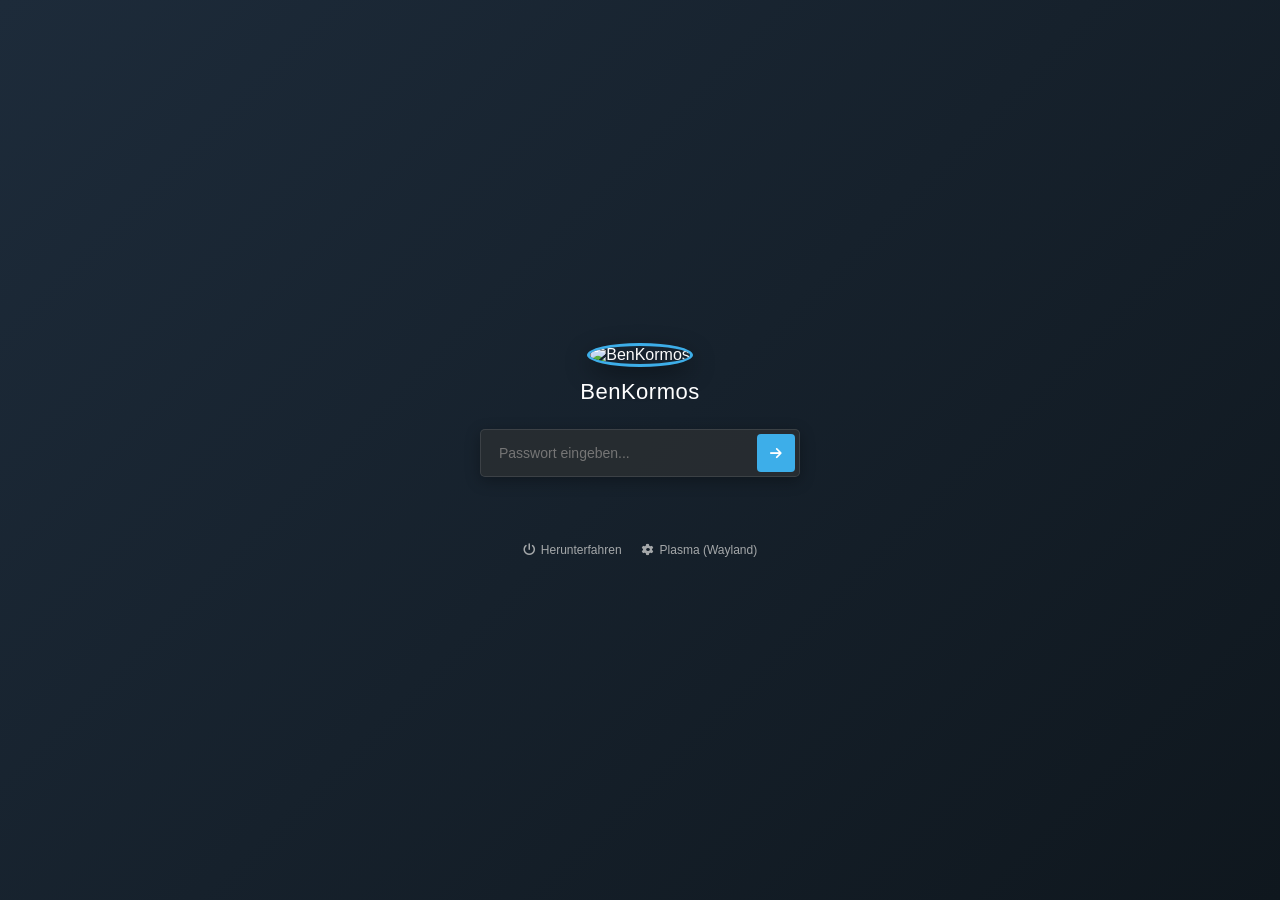
==== commit 38d776ba: "Update to the Website" ====
--- a/ben.html
+++ b/ben.html
@@ -18,182 +18,334 @@
 <body>
 
     <div class="bg-glow-orb"></div>
-    <audio id="bg-music" autoplay loop></audio>
-
-    <!-- CORE INTERFACE DIALOG BOX -->
-    <div class="modal-blur-screen" id="info-modal">
-        <div class="modal-vault">
-            <button class="close-vault-btn" id="close-modal"><i class="fas fa-times"></i></button>
-            <div class="modal-lead-row">
-                <i id="m-icon"></i>
-                <div class="modal-lead-titles">
-                    <h3 id="m-title">Registry Node</h3>
-                    <span id="m-type">// PARAM_LOG</span>
-                </div>
-            </div>
-            <p class="modal-body-text" id="m-desc">Matrix Node Payload description.</p>
-            <div class="modal-status-box" id="m-use">
-                EXECUTION PIPELINE READY
+    
+    <!-- Audio Node -->
+    <audio id="bg-music"></audio>
+
+    <!-- 1. KDE PLASMA REAL LOGIN SCREEN -->
+    <div class="kde-login-screen" id="login-screen">
+        <div class="login-wrapper">
+            <div class="user-avatar-area">
+                <img src="pictures/benkormos.profilbild.jpg" alt="BenKormos" class="login-avatar">
+                <h1 class="login-username">BenKormos</h1>
+            </div>
+            <div class="login-input-form">
+                <input type="password" id="login-password-input" placeholder="Passwort eingeben...">
+                <button id="btn-submit-login"><i class="fas fa-arrow-right"></i></button>
+            </div>
+            <p id="login-error-msg" class="login-error-text"></p>
+            <div class="login-bottom-actions">
+                <button onclick="alert('Shutdown blockiert im Login-Modus.')"><i class="fas fa-power-off"></i> Herunterfahren</button>
+                <button onclick="alert('Session: Plasma (Wayland)')"><i class="fas fa-cog"></i> Plasma (Wayland)</button>
             </div>
         </div>
     </div>
 
-    <!-- MAIN DASHBOARD -->
-    <div class="terminal-container">
-        
-        <!-- SIDEBAR PLATFORM HUB -->
-        <aside class="profile-axis">
-            <div class="avatar-box">
-                <img src="pictures/benkormos.profilbild.jpg" alt="BenKormos">
-                <div>
-                    <div class="status-badge">
-                        <div class="status-dot"></div> SECURE_NODE // 2026
+    <!-- 2. KDE PLASMA BOOT SPLASH SCREEN ANIMATION -->
+    <div class="kde-splash-screen" id="splash-screen">
+        <div class="splash-content">
+            <!-- KDE Gear / Logo gear-like layout representation -->
+            <div class="kde-logo-animation">
+                <i class="fab fa-kde"></i>
+            </div>
+            <div class="kde-splash-spinner"></div>
+        </div>
+    </div>
+
+    <!-- SHUTDOWN SCREEN OVERLAY -->
+    <div class="shutdown-overlay" id="shutdown-screen">
+        <div class="shutdown-box">
+            <i class="fas fa-power-off shutdown-icon"></i>
+            <h2 id="shutdown-text">System wird heruntergefahren...</h2>
+            <div class="kde-spinner"></div>
+        </div>
+    </div>
+
+    <!-- DESKTOP WORKSPACE (Contains draggable windows) -->
+    <div class="desktop-area">
+
+        <!-- CORE INTERFACE DIALOG BOX (MODAL) -->
+        <div class="modal-vault draggable-window" id="info-modal" style="display: none; top: 15%; left: 35%;">
+            <div class="window-titlebar">
+                <span class="titlebar-text"><i class="fas fa-info-circle"></i> Properties</span>
+                <button class="close-vault-btn" id="close-modal"><i class="fas fa-times"></i></button>
+            </div>
+            <div class="window-content">
+                <div class="modal-lead-row">
+                    <i id="m-icon"></i>
+                    <div class="modal-lead-titles">
+                        <h3 id="m-title">Registry Node</h3>
+                        <span id="m-type">// PARAM_LOG</span>
                     </div>
                 </div>
-            </div>
-
-            <div class="profile-title">
-                <h1>BenKormos</h1>
-                <p>Systems Architect</p>
-            </div>
-
-            <nav class="link-mesh">
-                <a href="https://github.com/benbroc" target="_blank" class="link-node"><span>GitHub</span><i class="fab fa-github"></i></a>
-                <a href="https://youtube.com/@benkormos" target="_blank" class="link-node"><span>YouTube</span><i class="fab fa-youtube"></i></a>
-                <a href="https://twitch.tv/benkormos" target="_blank" class="link-node"><span>Twitch</span><i class="fab fa-twitch"></i></a>
-                <a href="https://dc.gg/ben" target="_blank" class="link-node"><span>Discord</span><i class="fab fa-discord"></i></a>
-                <a href="https://last.fm/user/ben_bro_c" target="_blank" class="link-node"><span>Last.fm</span><i class="fab fa-lastfm"></i></a>
-                <a href="https://www.roblox.com/users/6073597399/profile" target="_blank" class="link-node"><span>Roblox</span><i class="fab fa-roblox"></i></a>
-            </nav>
-        </aside>
-
-        <!-- DATA VIEWPORT -->
-        <main class="content-axis">
+                <p class="modal-body-text" id="m-desc">Matrix Node Payload description.</p>
+                <div class="modal-status-box" id="m-use">
+                    EXECUTION PIPELINE READY
+                </div>
+            </div>
+        </div>
+
+        <!-- MAIN DASHBOARD WINDOW -->
+        <div class="terminal-container draggable-window" id="main-window" style="top: 5%; left: 10%;">
             
-            <!-- SUMMARY -->
-            <section class="deck-section">
-                <div class="section-tag"><i class="fas fa-user-terminal"></i> 01 / Identity Core</div>
-                <p class="bio-text">
-                    Welcome to my space! I love building codes, tinkering with code, and sharing my latest projects and favorite links right here with you. Everything is built to adapt dynamically.
-                </p>
-                <div class="sub-grid">
-                    <div class="interactive-card" onclick="window.open('https://github.com/SynergyStation', '_blank')">
-                        <div class="card-core">
-                            <i class="fas fa-satellite"></i>
-                            <div class="card-meta">
-                                <h4>SYNERGYstation</h4>
-                                <p>Owner & Main Developer</p>
+            <!-- WINDOW TITLE BAR -->
+            <div class="window-titlebar">
+                <span class="titlebar-text"><i class="fas fa-sliders-h"></i> Control Windows</span>
+                <div class="titlebar-controls">
+                    <button class="titlebar-btn" id="btn-minimize-main"><i class="fas fa-minus"></i></button>
+                    <button class="titlebar-btn" id="btn-maximize-main"><i class="far fa-square"></i></button>
+                    <button class="titlebar-btn close-btn" id="btn-close-main"><i class="fas fa-times"></i></button>
+                </div>
+            </div>
+
+            <div class="window-content main-window-layout">
+                <!-- SIDEBAR PLATFORM HUB -->
+                <aside class="profile-axis">
+                    <div class="avatar-box" id="secret-avatar-trigger" style="cursor: pointer;">
+                        <img src="pictures/benkormos.profilbild.jpg" alt="BenKormos">
+                        <div>
+                            <div class="status-badge">
+                                <div class="status-dot"></div> SECURE_NODE // 2026
                             </div>
                         </div>
-                        <i class="fas fa-external-link-alt" style="font-size: 0.8rem; opacity: 0.5;"></i>
                     </div>
-                    <div class="interactive-card" onclick="window.open('https://github.com/Benkormos', '_blank')">
-                        <div class="card-core">
-                            <i class="fas fa-code-branch"></i>
-                            <div class="card-meta">
-                                <h4>BenKormos Prod.</h4>
-                                <p>Owner & Developer</p>
+
+                    <div class="profile-title">
+                        <h1>BenKormos <i class="fas fa-check-circle verified-badge" title="Verified Systems Architect"></i></h1>
+                        <p>Owner</p>
+                    </div>
+
+                    <nav class="link-mesh">
+                        <a href="https://github.com/benbroc" target="_blank" class="link-node"><span>GitHub</span><i class="fab fa-github"></i></a>
+                        <a href="https://youtube.com/@benkormos" target="_blank" class="link-node"><span>YouTube</span><i class="fab fa-youtube"></i></a>
+                        <a href="https://twitch.tv/benkormos" target="_blank" class="link-node"><span>Twitch</span><i class="fab fa-twitch"></i></a>
+                        <a href="https://dc.gg/ben" target="_blank" class="link-node"><span>Discord</span><i class="fab fa-discord"></i></a>
+                        <a href="https://last.fm/user/ben_bro_c" target="_blank" class="link-node"><span>Last.fm</span><i class="fab fa-lastfm"></i></a>
+                        <a href="https://open.spotify.com/user/31i3aleb3cwqqmmbmpj67duj73qu?si=b36abe2678d14e1f" target="_blank" class="link-node"><span>Spotify</span><i class="fab fa-spotify"></i></a>
+                    </nav>
+                </aside>
+
+                <!-- DATA VIEWPORT -->
+                <main class="content-axis">
+                    
+                    <!-- SUMMARY -->
+                    <section class="deck-section">
+                        <div class="section-tag"><i class="fas fa-terminal"></i> 01 / Identity Core</div>
+                        <p class="bio-text">
+                            Welcome to my space! I love building codes, tinkering with code, and sharing my latest projects and favorite links right here with you. Everything is built to adapt dynamically.
+                        </p>
+                        <div class="sub-grid">
+                            <div class="interactive-card" onclick="window.open('https://github.com/SynergyStation', '_blank')">
+                                <div class="card-core">
+                                    <i class="fas fa-satellite"></i>
+                                    <div class="card-meta">
+                                        <h4>SYNERGYstation</h4>
+                                        <p>Owner & Main Developer</p>
+                                    </div>
+                                </div>
+                                <i class="fas fa-external-link-alt" style="font-size: 0.8rem; opacity: 0.5;"></i>
+                            </div>
+                            <div class="interactive-card" onclick="window.open('https://github.com/Benkormos', '_blank')">
+                                <div class="card-core">
+                                    <i class="fas fa-code-branch"></i>
+                                    <div class="card-meta">
+                                        <h4>BenKormos Prod.</h4>
+                                        <p>Owner & Developer</p>
+                                    </div>
+                                </div>
+                                <i class="fas fa-external-link-alt" style="font-size: 0.8rem; opacity: 0.5;"></i>
                             </div>
                         </div>
-                        <i class="fas fa-external-link-alt" style="font-size: 0.8rem; opacity: 0.5;"></i>
+                    </section>
+
+                    <!-- ENVIRONMENT DECK -->
+                    <section class="deck-section">
+                        <div class="section-tag"><i class="fas fa-server"></i> 02 / Environment Matrix</div>
+                        
+                        <!-- OS Cards -->
+                        <div class="sub-grid">
+                            <div class="interactive-card" data-node="win10">
+                                <div class="card-core">
+                                    <i class="fab fa-windows"></i>
+                                    <div class="card-meta">
+                                        <h4>Windows 10</h4>
+                                        <p>Host Workstation</p>
+                                    </div>
+                                </div>
+                                <span class="badge-pill prime">Host</span>
+                            </div>
+
+                            <div class="interactive-card" data-node="macos">
+                                <div class="card-core">
+                                    <i class="fab fa-apple"></i>
+                                    <div class="card-meta">
+                                        <h4>macOS Ventura</h4>
+                                        <p>v13.7.8 Architecture</p>
+                                    </div>
+                                </div>
+                                <span class="badge-pill prime">2nd Main</span>
+                            </div>
+
+                            <div class="interactive-card" data-node="win11">
+                                <div class="card-core">
+                                    <i class="fab fa-windows"></i>
+                                    <div class="card-meta">
+                                        <h4>Windows Server</h4>
+                                        <p>Server 2026 Edition</p>
+                                    </div>
+                                </div>
+                                <span class="badge-pill">2nd Server</span>
+                            </div>
+
+                            <div class="interactive-card" data-node="ubuntu">
+                                <div class="card-core">
+                                    <i class="fab fa-ubuntu"></i>
+                                    <div class="card-meta">
+                                        <h4>Ubuntu Server</h4>
+                                        <p>v24.04 LTS Kernel</p>
+                                    </div>
+                                </div>
+                                <span class="badge-pill">Backend</span>
+                            </div>
+                        </div>
+
+                        <!-- Language Tokens -->
+                        <div class="tech-matrix">
+                            <div class="tech-token" data-node="html"><i class="devicon-html5-plain" style="color: #e34c26;"></i> HTML5</div>
+                            <div class="tech-token" data-node="css"><i class="devicon-css3-plain" style="color: #264de4;"></i> CSS3</div>
+                            <div class="tech-token" data-node="js"><i class="devicon-javascript-plain" style="color: #f7df1e;"></i> JavaScript</div>
+                            <div class="tech-token" data-node="python"><i class="devicon-python-plain" style="color: #3776ab;"></i> Python</div>
+                            <div class="tech-token" data-node="cpp"><i class="devicon-cplusplus-plain" style="color: #00599c;"></i> C++</div>
+                            <div class="tech-token" data-node="java"><i class="devicon-java-plain" style="color: #f89820;"></i> Java</div>
+                        </div>
+                    </section>
+
+                    <!-- CODE REPOSITORIES -->
+                    <section class="deck-section">
+                        <div class="section-tag"><i class="fas fa-folder-open"></i> 03 / Code Vaults</div>
+                        <div class="repo-rack">
+                            <div class="repo-banner">
+                                <div class="repo-info">
+                                    <h4>Malware Database</h4>
+                                    <p>My Malware Database for entertainment purposes only.</p>
+                                </div>
+                                <a href="https://github.com/BenKormos/MalwareDatabase/tree/main/SteamTrashVirus" target="_blank" class="action-link">Open Source <i class="fas fa-arrow-right"></i></a>
+                            </div>
+                            <div class="repo-banner">
+                                <div class="repo-info">
+                                    <h4>Voltix Minecraft</h4>
+                                    <p>Began February 11th, terminated in May/June. Assets public.</p>
+                                </div>
+                                <a href="https://github.com/SynergyStation/voltix-website-2.0" target="_blank" class="action-link">Open Source <i class="fas fa-arrow-right"></i></a>
+                            </div>
+                        </div>
+                        <div style="margin-top: 10px;">
+                            <a href="https://github.com/BenKormos" target="_blank" class="cyber-btn">Access Global Repository</a>
+                        </div>
+                    </section>
+
+                </main>
+            </div>
+
+            <!-- DASHBOARD SYSTEM FOOTER -->
+            <footer class="terminal-footer">
+                <a href="/" class="footer-left-btn"><i class="fas fa-code-branch"></i> return_to_root</a>
+                <span>SYSTEM_STATUS: OPERATIONAL // RUNTIME_2026 // @BENKORMOS</span>
+            </footer>
+
+        </div>
+
+        <!-- REAL WEB BROWSER WINDOW (Updated Default URL & Added Frame Sandbox Alert Meta) -->
+        <div class="terminal-container draggable-window" id="browser-window" style="top: 12%; left: 20%; display: none; width: 800px; height: 520px;">
+            <div class="window-titlebar">
+                <span class="titlebar-text"><i class="fas fa-globe"></i> Falkon Web Browser</span>
+                <div class="titlebar-controls">
+                    <button class="titlebar-btn" id="btn-minimize-browser"><i class="fas fa-minus"></i></button>
+                    <button class="titlebar-btn" id="btn-maximize-browser"><i class="far fa-square"></i></button>
+                    <button class="titlebar-btn close-btn" id="btn-close-browser"><i class="fas fa-times"></i></button>
+                </div>
+            </div>
+            <div class="browser-address-bar">
+                <button class="browser-nav-btn" onclick="document.getElementById('web-frame').contentWindow.history.back()"><i class="fas fa-arrow-left"></i></button>
+                <input type="text" id="browser-url-input" value="https://www.wikipedia.org" placeholder="URL eingeben (z.B. https://wikipedia.org)...">
+                <button class="browser-nav-btn" id="btn-browser-go"><i class="fas fa-arrow-right"></i></button>
+            </div>
+            <div class="browser-security-banner">
+                <i class="fas fa-exclamation-triangle"></i> Einige Seiten blockieren die Einbettung (SAMEORIGIN). Nutze z.B. Wikipedia oder eigene Unterseiten.
+            </div>
+            <div style="flex: 1; position: relative; background: #fff;">
+                <iframe id="web-frame" src="https://www.wikipedia.org" style="width: 100%; height: 100%; border: none;"></iframe>
+            </div>
+        </div>
+
+        <!-- WINAMP STYLE FLOATING MUSIC PLAYER -->
+        <div class="winamp-player draggable-window" id="winamp-window" style="bottom: 70px; right: 20px; width: 320px; height: 155px;">
+            <div class="window-titlebar winamp-title">
+                <span class="titlebar-text"><i class="fas fa-music"></i> Elisa - Audio Player</span>
+                <div class="titlebar-controls">
+                    <button class="titlebar-btn" id="btn-minimize-amp"><i class="fas fa-minus"></i></button>
+                    <button class="titlebar-btn close-btn" id="btn-close-amp"><i class="fas fa-times"></i></button>
+                </div>
+            </div>
+            
+            <div class="winamp-display">
+                <div class="winamp-track-info" id="player-status">TRACK 1</div>
+                <div class="winamp-timer" id="player-time">00:00</div>
+            </div>
+
+            <div class="winamp-controls">
+                <button class="winamp-btn" id="btn-prev" title="Previous"><i class="fas fa-step-backward"></i></button>
+                <button class="winamp-btn" id="btn-play" title="Play"><i class="fas fa-play"></i></button>
+                <button class="winamp-btn" id="btn-pause" title="Pause"><i class="fas fa-pause"></i></button>
+                <button class="winamp-btn" id="btn-stop" title="Stop"><i class="fas fa-stop"></i></button>
+                <button class="winamp-btn" id="btn-next" title="Next"><i class="fas fa-step-forward"></i></button>
+            </div>
+        </div>
+
+    </div>
+
+    <!-- KDE PLASMA BOTTOM TASKBAR / PANEL -->
+    <div class="win95-taskbar">
+        <div class="start-menu-container">
+            <button class="start-btn" id="start-button">
+                <i class="fas fa-th-large" style="color: #3daee9; font-size: 16px;"></i>
+            </button>
+            
+            <!-- THE START MENU PANEL (KDE Kickoff style) -->
+            <div class="start-menu-panel" id="start-menu">
+                <div class="start-sidebar">
+                    <div class="kde-user-meta">
+                        <img src="pictures/benkormos.profilbild.jpg" alt="User">
+                        <span>BenKormos</span>
                     </div>
                 </div>
-            </section>
-
-            <!-- ENVIRONMENT DECK -->
-            <section class="deck-section">
-                <div class="section-tag"><i class="fas fa-server"></i> 02 / Environment Matrix</div>
-                
-                <!-- OS Cards -->
-                <div class="sub-grid">
-                    <div class="interactive-card" data-node="win10">
-                        <div class="card-core">
-                            <i class="fab fa-windows"></i>
-                            <div class="card-meta">
-                                <h4>Windows 10</h4>
-                                <p>Host Workstation</p>
-                            </div>
-                        </div>
-                        <span class="badge-pill prime">Host</span>
-                    </div>
-
-                    <div class="interactive-card" data-node="macos">
-                        <div class="card-core">
-                            <i class="fab fa-apple"></i>
-                            <div class="card-meta">
-                                <h4>macOS Ventura</h4>
-                                <p>v13.7.8 Architecture</p>
-                            </div>
-                        </div>
-                        <span class="badge-pill prime">2nd Main</span>
-                    </div>
-
-                    <div class="interactive-card" data-node="win11">
-                        <div class="card-core">
-                            <i class="fab fa-windows"></i>
-                            <div class="card-meta">
-                                <h4>Windows 11</h4>
-                                <p>Pro Core System</p>
-                            </div>
-                        </div>
-                        <span class="badge-pill">Virtual</span>
-                    </div>
-
-                    <div class="interactive-card" data-node="ubuntu">
-                        <div class="card-core">
-                            <i class="fab fa-ubuntu"></i>
-                            <div class="card-meta">
-                                <h4>Ubuntu Server</h4>
-                                <p>v24.04 LTS Kernel</p>
-                            </div>
-                        </div>
-                        <span class="badge-pill">Backend</span>
-                    </div>
+                <div class="start-menu-links">
+                    <div class="menu-category">Favorites</div>
+                    <a href="#" class="menu-item" id="start-open-browser"><i class="fas fa-globe"></i> Falkon Browser</a>
+                    <a href="https://github.com/benbroc" target="_blank" class="menu-item"><i class="fab fa-github"></i> GitHub</a>
+                    <a href="https://youtube.com/@benkormos" target="_blank" class="menu-item"><i class="fab fa-youtube"></i> YouTube</a>
+                    <a href="https://twitch.tv/benkormos" target="_blank" class="menu-item"><i class="fab fa-twitch"></i> Twitch</a>
+                    <div class="menu-separator"></div>
+                    <a href="#" class="menu-item" id="menu-logout"><i class="fas fa-sign-out-alt"></i> Log Out...</a>
+                    <a href="#" class="menu-item" id="menu-shutdown"><i class="fas fa-power-off"></i> Restart System...</a>
                 </div>
-
-                <!-- Language Tokens -->
-                <div class="tech-matrix">
-                    <div class="tech-token" data-node="html"><i class="devicon-html5-plain" style="color: #e34c26;"></i> HTML5</div>
-                    <div class="tech-token" data-node="css"><i class="devicon-css3-plain" style="color: #264de4;"></i> CSS3</div>
-                    <div class="tech-token" data-node="js"><i class="devicon-javascript-plain" style="color: #f7df1e;"></i> JavaScript</div>
-                    <div class="tech-token" data-node="python"><i class="devicon-python-plain" style="color: #3776ab;"></i> Python</div>
-                    <div class="tech-token" data-node="cpp"><i class="devicon-cplusplus-plain" style="color: #00599c;"></i> C++ Core</div>
-                    <div class="tech-token" data-node="java"><i class="devicon-java-plain" style="color: #f89820;"></i> Java Stack</div>
-                </div>
-            </section>
-
-            <!-- CODE REPOSITORIES -->
-            <section class="deck-section">
-                <div class="section-tag"><i class="fas fa-folder-open"></i> 03 / Code Vaults</div>
-                <div class="repo-rack">
-                    <div class="repo-banner">
-                        <div class="repo-info">
-                            <h4>Malware Database</h4>
-                            <p>My Malware Database for entertainment purposes only.</p>
-                        </div>
-                        <a href="https://github.com/BenKormos/MalwareDatabase/tree/main/SteamTrashVirus" target="_blank" class="action-link">Open Source <i class="fas fa-arrow-right"></i></a>
-                    </div>
-                    <div class="repo-banner">
-                        <div class="repo-info">
-                            <h4>Voltix Minecraft</h4>
-                            <p>Began February 11th, terminated in May/June. Assets public.</p>
-                        </div>
-                        <a href="https://github.com/SynergyStation/voltix-website-2.0" target="_blank" class="action-link">Open Source <i class="fas fa-arrow-right"></i></a>
-                    </div>
-                </div>
-                <div style="margin-top: 10px;">
-                    <a href="https://github.com/BenKormos" target="_blank" class="cyber-btn">Access Global Repository</a>
-                </div>
-            </section>
-
-        </main>
-
-        <!-- DASHBOARD SYSTEM FOOTER -->
-        <footer class="terminal-footer">
-            <a href="/" class="footer-left-btn"><i class="fas fa-code-branch"></i> return_to_root</a>
-            <span>SYSTEM_STATUS: OPERATIONAL // RUNTIME_2026 // @BENKORMOS</span>
-        </footer>
-
+            </div>
+        </div>
+
+        <div class="taskbar-windows-list">
+            <div class="taskbar-tab active" id="tab-main-window"><i class="fas fa-sliders-h"></i> Control Windows</div>
+            <div class="taskbar-tab" id="tab-browser-window" style="display: none;"><i class="fas fa-globe"></i> Falkon Browser</div>
+            <div class="taskbar-tab active" id="tab-winamp-window"><i class="fas fa-music"></i> Audio Player</div>
+        </div>
+
+        <div class="taskbar-right-tray">
+            <!-- System Tray -->
+            <div class="system-tray">
+                <i class="fas fa-wifi"></i>
+                <i class="fas fa-volume-up"></i>
+                <span id="tray-clock">15:00</span>
+            </div>
+        </div>
     </div>
 
     <!-- LOGIC PROCESSING SYSTEM -->
@@ -264,7 +416,7 @@
                 use: "CORE SUBHOST: Secondary Main Terminal // Native Unix Stack"
             },
             win11: {
-                title: "Windows 11",
+                title: "Windows Server 2026 Edition",
                 type: "VIRTUAL_SANDBOX_SUBSYSTEM",
                 icon: "fab fa-windows",
                 color: "#0078d4",
@@ -307,30 +459,345 @@
                     mDesc.textContent = dataset.desc;
                     mUse.textContent = dataset.use;
 
-                    modal.classList.add('active');
+                    modal.style.display = 'block';
+                    bringToFront(modal);
                 }
             });
         });
 
         // Close Logic
-        closeModalBtn.addEventListener('click', () => modal.classList.remove('active'));
-        modal.addEventListener('click', (e) => {
-            if(e.target === modal) modal.classList.remove('active');
-        });
-
-        // Background Track Processing
+        closeModalBtn.addEventListener('click', () => modal.style.display = 'none');
+
+        // --- AUTHENTIC KDE LOGIN & BOOT SEQUENCE SYSTEM ---
+        const loginScreen = document.getElementById('login-screen');
+        const splashScreen = document.getElementById('splash-screen');
+        const passwordInput = document.getElementById('login-password-input');
+        const btnSubmitLogin = document.getElementById('btn-submit-login');
+        const loginErrorMsg = document.getElementById('login-error-msg');
+
+        function verifyLogin() {
+            if(passwordInput.value === '1234') {
+                loginErrorMsg.textContent = "";
+                // Phase 1: Hide login screen
+                loginScreen.classList.add('hide-sequence');
+                
+                // Phase 2: Trigger KDE Plasma Splash Screen Boot Animation
+                setTimeout(() => {
+                    loginScreen.style.display = 'none';
+                    splashScreen.classList.add('active');
+                    
+                    // Phase 3: Load Desktop Workspace after boot animation completes
+                    setTimeout(() => {
+                        splashScreen.classList.add('hide-sequence');
+                        setTimeout(() => {
+                            splashScreen.style.display = 'none';
+                            // Start Background Tracks if allowed
+                            if(audio.paused && audio.src) { playTrack(); }
+                        }, 600);
+                    }, 2500); // Animation duration
+                    
+                }, 400);
+            } else {
+                loginErrorMsg.textContent = "Ungültiges Passwort! Versuche es erneut.";
+                passwordInput.classList.add('shake-anim');
+                passwordInput.value = '';
+                setTimeout(() => passwordInput.classList.remove('shake-anim'), 400);
+            }
+        }
+
+        btnSubmitLogin.addEventListener('click', verifyLogin);
+        passwordInput.addEventListener('keypress', (e) => {
+            if(e.key === 'Enter') verifyLogin();
+        });
+
+        // --- WINDOWS 95 START MENU LOGIC ---
+        const startButton = document.getElementById('start-button');
+        const startMenu = document.getElementById('start-menu');
+
+        startButton.addEventListener('click', (e) => {
+            e.stopPropagation();
+            startMenu.classList.toggle('active');
+            startButton.classList.toggle('active');
+        });
+
+        document.addEventListener('click', () => {
+            startMenu.classList.remove('active');
+            startButton.classList.remove('active');
+        });
+
+        startMenu.addEventListener('click', (e) => e.stopPropagation());
+
+        // --- SHUTDOWN & LOGOUT ANIMATION LOGIC ---
+        const shutdownScreen = document.getElementById('shutdown-screen');
+        const shutdownText = document.getElementById('shutdown-text');
+
+        function triggerPowerSequence(text, isLogout = false) {
+            shutdownText.textContent = text;
+            shutdownScreen.classList.add('active');
+            
+            setTimeout(() => {
+                shutdownScreen.classList.remove('active');
+                if(isLogout) {
+                    // Reset to login architecture state
+                    passwordInput.value = '';
+                    loginScreen.classList.remove('hide-sequence');
+                    splashScreen.classList.remove('hide-sequence', 'active');
+                    loginScreen.style.display = 'flex';
+                    splashScreen.style.display = 'flex';
+                    audio.pause();
+                } else {
+                    location.reload();
+                }
+            }, 3000);
+        }
+
+        document.getElementById('menu-shutdown').addEventListener('click', (e) => {
+            e.preventDefault();
+            triggerPowerSequence("System wird neu gestartet...");
+        });
+
+        document.getElementById('menu-logout').addEventListener('click', (e) => {
+            e.preventDefault();
+            triggerPowerSequence("Benutzer BenKormos wird abgemeldet...", true);
+        });
+
+        // --- SYSTEM TRAY CLOCK RENDER ---
+        function updateTrayClock() {
+            const now = new Date();
+            let hours = now.getHours();
+            let minutes = now.getMinutes();
+            hours = hours < 10 ? '0' + hours : hours;
+            minutes = minutes < 10 ? '0' + minutes : minutes;
+            document.getElementById('tray-clock').textContent = `${hours}:${minutes}`;
+        }
+        setInterval(updateTrayClock, 1000);
+        updateTrayClock();
+
+        // --- WINDOW INTERACTION LOGIC (MINIMIZE, MAXIMIZE, CLOSE) ---
+        const mainWindow = document.getElementById('main-window');
+        const winampWindow = document.getElementById('winamp-window');
+        const browserWindow = document.getElementById('browser-window');
+        
+        const tabMain = document.getElementById('tab-main-window');
+        const tabWinamp = document.getElementById('tab-winamp-window');
+        const tabBrowser = document.getElementById('tab-browser-window');
+
+        // Main Window UI Controls
+        document.getElementById('btn-minimize-main').addEventListener('click', (e) => {
+            e.stopPropagation();
+            mainWindow.style.display = 'none';
+            tabMain.classList.remove('active');
+        });
+        document.getElementById('btn-maximize-main').addEventListener('click', (e) => {
+            e.stopPropagation();
+            mainWindow.classList.toggle('fullscreen-window');
+        });
+        document.getElementById('btn-close-main').addEventListener('click', (e) => {
+            e.stopPropagation();
+            mainWindow.style.display = 'none';
+            tabMain.classList.remove('active');
+        });
+
+        // Winamp UI Controls
+        document.getElementById('btn-minimize-amp').addEventListener('click', (e) => {
+            e.stopPropagation();
+            winampWindow.style.display = 'none';
+            tabWinamp.classList.remove('active');
+        });
+        document.getElementById('btn-close-amp').addEventListener('click', (e) => {
+            e.stopPropagation();
+            winampWindow.style.display = 'none';
+            tabWinamp.classList.remove('active');
+        });
+
+        // Browser UI Controls
+        document.getElementById('start-open-browser').addEventListener('click', (e) => {
+            e.preventDefault();
+            browserWindow.style.display = 'flex';
+            tabBrowser.style.display = 'flex';
+            tabBrowser.classList.add('active');
+            startMenu.classList.remove('active');
+            bringToFront(browserWindow);
+        });
+        document.getElementById('btn-minimize-browser').addEventListener('click', (e) => {
+            e.stopPropagation();
+            browserWindow.style.display = 'none';
+            tabBrowser.classList.remove('active');
+        });
+        document.getElementById('btn-maximize-browser').addEventListener('click', (e) => {
+            e.stopPropagation();
+            browserWindow.classList.toggle('fullscreen-window');
+        });
+        document.getElementById('btn-close-browser').addEventListener('click', (e) => {
+            e.stopPropagation();
+            browserWindow.style.display = 'none';
+            tabBrowser.classList.remove('active');
+        });
+
+        // Browser Navigation Action
+        const webFrame = document.getElementById('web-frame');
+        const urlInput = document.getElementById('browser-url-input');
+        
+        function navigateBrowser() {
+            let url = urlInput.value.trim();
+            if (!/^https?:\/\//i.test(url)) {
+                url = 'https://' + url;
+            }
+            webFrame.src = url;
+            urlInput.value = url;
+        }
+        document.getElementById('btn-browser-go').addEventListener('click', navigateBrowser);
+        urlInput.addEventListener('keypress', (e) => {
+            if (e.key === 'Enter') navigateBrowser();
+        });
+
+        // Taskbar Tabs Functionality
+        tabMain.addEventListener('click', () => {
+            if (mainWindow.style.display === 'none' || !tabMain.classList.contains('active')) {
+                mainWindow.style.display = 'flex';
+                tabMain.classList.add('active');
+                bringToFront(mainWindow);
+            } else {
+                mainWindow.style.display = 'none';
+                tabMain.classList.remove('active');
+            }
+        });
+
+        tabWinamp.addEventListener('click', () => {
+            if (winampWindow.style.display === 'none' || !tabWinamp.classList.contains('active')) {
+                winampWindow.style.display = 'block';
+                tabWinamp.classList.add('active');
+                bringToFront(winampWindow);
+            } else {
+                winampWindow.style.display = 'none';
+                tabWinamp.classList.remove('active');
+            }
+        });
+
+        tabBrowser.addEventListener('click', () => {
+            if (browserWindow.style.display === 'none' || !tabBrowser.classList.contains('active')) {
+                browserWindow.style.display = 'flex';
+                tabBrowser.classList.add('active');
+                bringToFront(browserWindow);
+            } else {
+                browserWindow.style.display = 'none';
+                tabBrowser.classList.remove('active');
+            }
+        });
+
+        // --- WINAMP AUDIO PLAYLIST ENGINE ---
+        const playlist = [
+            "music/ben/fish.mp3",
+            "music/ben/pubc.mp3",
+            "music/ben/ballernundsaufen.mp3"
+        ];
+        
+        let currentTrackIndex = 0;
         const audio = document.getElementById('bg-music');
+        const btnPlay = document.getElementById('btn-play');
+        const btnPause = document.getElementById('btn-pause');
+        const btnStop = document.getElementById('btn-stop');
+        const btnNext = document.getElementById('btn-next');
+        const btnPrev = document.getElementById('btn-prev');
+        const playerStatus = document.getElementById('player-status');
+        const playerTime = document.getElementById('player-time');
+        
         audio.volume = 0.25;
 
-        function initializeAudioStream() {
+        function loadTrack(index) {
+            audio.src = playlist[index];
+            playerStatus.textContent = `TRACK ${index + 1} .MP3`;
+        }
+
+        loadTrack(currentTrackIndex);
+
+        function playTrack() {
             audio.play().then(() => {
-                window.removeEventListener('click', initializeAudioStream);
-                window.removeEventListener('touchstart', initializeAudioStream);
+                playerStatus.classList.add('marquee-active');
             }).catch(() => {});
         }
-        window.addEventListener('DOMContentLoaded', initializeAudioStream);
-        window.addEventListener('click', initializeAudioStream);
-        window.addEventListener('touchstart', initializeAudioStream);
+
+        btnPlay.addEventListener('click', (e) => { e.stopPropagation(); playTrack(); });
+        btnPause.addEventListener('click', (e) => { e.stopPropagation(); audio.pause(); });
+        btnStop.addEventListener('click', (e) => {
+            e.stopPropagation();
+            audio.pause();
+            audio.currentTime = 0;
+        });
+
+        btnNext.addEventListener('click', (e) => {
+            e.stopPropagation();
+            currentTrackIndex = (currentTrackIndex + 1) % playlist.length;
+            loadTrack(currentTrackIndex);
+            playTrack();
+        });
+
+        btnPrev.addEventListener('click', (e) => {
+            e.stopPropagation();
+            currentTrackIndex = (currentTrackIndex - 1 + playlist.length) % playlist.length;
+            loadTrack(currentTrackIndex);
+            playTrack();
+        });
+
+        audio.addEventListener('ended', () => {
+            currentTrackIndex = (currentTrackIndex + 1) % playlist.length;
+            loadTrack(currentTrackIndex);
+            playTrack();
+        });
+
+        audio.addEventListener('timeupdate', () => {
+            let mins = Math.floor(audio.currentTime / 60);
+            let secs = Math.floor(audio.currentTime % 60);
+            mins = mins < 10 ? '0' + mins : mins;
+            secs = secs < 10 ? '0' + secs : secs;
+            playerTime.textContent = `${mins}:${secs}`;
+        });
+
+        // --- AUTHENTIC DRAG AND DROP ENGINE ---
+        let highestZIndex = 10;
+        function bringToFront(element) {
+            highestZIndex++;
+            element.style.zIndex = highestZIndex;
+        }
+
+        document.querySelectorAll('.draggable-window').forEach(windowEl => {
+            const titlebar = windowEl.querySelector('.window-titlebar');
+            
+            windowEl.addEventListener('mousedown', () => bringToFront(windowEl));
+
+            if (titlebar) {
+                titlebar.addEventListener('mousedown', dragStart);
+            }
+
+            let pos1 = 0, pos2 = 0, pos3 = 0, pos4 = 0;
+
+            function dragStart(e) {
+                e = e || window.event;
+                if(e.target.closest('button') || e.target.closest('input')) return;
+                
+                e.preventDefault();
+                pos3 = e.clientX;
+                pos4 = e.clientY;
+                document.onmouseup = dragEnd;
+                document.onmousemove = dragElement;
+            }
+
+            function dragElement(e) {
+                e = e || window.event;
+                e.preventDefault();
+                pos1 = pos3 - e.clientX;
+                pos2 = pos4 - e.clientY;
+                pos3 = e.clientX;
+                pos4 = e.clientY;
+                windowEl.style.top = (windowEl.offsetTop - pos2) + "px";
+                windowEl.style.left = (windowEl.offsetLeft - pos1) + "px";
+            }
+
+            function dragEnd() {
+                document.onmouseup = null;
+                document.onmousemove = null;
+            }
+        });
     </script>
 </body>
 </html>
--- a/css/benkormos/style.css
+++ b/css/benkormos/style.css
@@ -1,13 +1,15 @@
+/* --- KDE PLASMA BREEZE DARK THEME --- */
 :root {
-    --bg-gradient: radial-gradient(circle at 50% 50%, #141226 0%, #070610 100%);
-    --panel-bg: rgba(18, 16, 36, 0.65);
-    --panel-border: rgba(129, 140, 248, 0.15);
-    --accent-glow: rgba(139, 92, 246, 0.3);
-    --accent-primary: #a78bfa;
-    --accent-secondary: #818cf8;
-    --text-main: #f1f5f9;
-    --text-muted: #94a3b8;
-    --font-code: 'Consolas', 'Courier New', monospace;
+    --win-bg: #1b1e20;         
+    --win-gray: #2a2e32;       
+    --win-light: #31363b;      
+    --win-shadow: #232629;     
+    --win-dark-shadow: #121416;
+    --win-blue: #3daee9;       
+    --win-text: #fcfcfc;
+    --win-white: #31363b;
+    --font-win: 'Noto Sans', Ubuntu, Arial, sans-serif;
+    --border-radius: 5px;
 }
 
 * {
@@ -17,429 +19,487 @@
 }
 
 body {
-    font-family: 'Segoe UI', Roboto, Helvetica, Arial, sans-serif;
-    background: var(--bg-gradient);
-    color: var(--text-main);
-    min-height: 100vh;
-    display: flex;
+    font-family: var(--font-win);
+    background: radial-gradient(circle at center, #2c3e50, #0f171e);
+    color: var(--win-text);
+    height: 100vh;
+    overflow: hidden;
+    -webkit-font-smoothing: antialiased;
+    -moz-osx-font-smoothing: grayscale;
+}
+
+.bg-glow-orb { 
+    position: absolute;
+    width: 600px;
+    height: 600px;
+    background: radial-gradient(circle, rgba(61, 174, 233, 0.15) 0%, transparent 70%);
+    top: -10%;
+    right: -10%;
+    pointer-events: none;
+    z-index: 0;
+}
+
+/* --- KDE SDDM AUTHENTIC LOGIN SCREEN --- */
+.kde-login-screen {
+    position: fixed;
+    top: 0; left: 0; width: 100vw; height: 100vh;
+    background: linear-gradient(135deg, #1d2b3a 0%, #0f171e 100%);
+    z-index: 9999999;
+    display: flex;
+    align-items: center;
     justify-content: center;
-    align-items: center;
-    padding: 40px 20px;
-    overflow-x: hidden;
-}
-
-/* --- BACKGROUND DECORATION --- */
-.bg-glow-orb {
+    transition: opacity 0.4s ease, transform 0.4s ease;
+}
+.kde-login-screen.hide-sequence {
+    opacity: 0;
+    transform: scale(1.05);
+    pointer-events: none;
+}
+.login-wrapper {
+    text-align: center;
+    width: 320px;
+}
+.user-avatar-area {
+    margin-bottom: 24px;
+}
+.login-avatar {
+    width: 110px; height: 110px;
+    border-radius: 50%;
+    border: 3px solid var(--win-blue);
+    box-shadow: 0 8px 24px rgba(0,0,0,0.4);
+    object-fit: cover;
+}
+.login-username {
+    font-size: 22px;
+    font-weight: 400;
+    margin-top: 12px;
+    color: #fff;
+    letter-spacing: 0.5px;
+}
+.login-input-form {
+    display: flex;
+    background: rgba(42, 46, 50, 0.85);
+    border: 1px solid rgba(255, 255, 255, 0.1);
+    border-radius: var(--border-radius);
+    padding: 4px;
+    box-shadow: 0 4px 15px rgba(0,0,0,0.3);
+}
+#login-password-input {
+    flex: 1;
+    background: transparent;
+    border: none;
+    outline: none;
+    color: #fff;
+    padding: 10px 14px;
+    font-size: 14px;
+}
+#btn-submit-login {
+    background: var(--win-blue);
+    border: none;
+    color: white;
+    width: 38px;
+    height: 38px;
+    border-radius: 4px;
+    cursor: pointer;
+    transition: background 0.2s;
+}
+#btn-submit-login:hover { background: #1d99db; }
+.login-error-text {
+    color: #da4453;
+    font-size: 12px;
+    margin-top: 10px;
+    height: 16px;
+}
+.login-bottom-actions {
+    margin-top: 40px;
+    display: flex;
+    justify-content: center;
+    gap: 20px;
+}
+.login-bottom-actions button {
+    background: transparent;
+    border: none;
+    color: #a5a8aa;
+    font-size: 12px;
+    cursor: pointer;
+    display: flex;
+    align-items: center;
+    gap: 6px;
+    transition: color 0.2s;
+}
+.login-bottom-actions button:hover { color: #fff; }
+
+/* Shake Error Keyframes */
+@keyframes shake {
+    0%, 100% { transform: translateX(0); }
+    25% { transform: translateX(-6px); }
+    75% { transform: translateX(6px); }
+}
+.shake-anim { animation: shake 0.2s ease 2; border-color: #da4453 !important; }
+
+/* --- KDE OS START SPLASH SCREEN SYSTEM --- */
+.kde-splash-screen {
     position: fixed;
-    width: 500px;
-    height: 500px;
-    background: radial-gradient(circle, rgba(139, 92, 246, 0.08) 0%, rgba(0,0,0,0) 70%);
-    top: -100px;
-    left: -100px;
-    z-index: -1;
-}
-
-/* --- MAIN DASHBOARD CONTAINER --- */
-.terminal-container {
-    max-width: 1100px;
+    top: 0; left: 0; width: 100vw; height: 100vh;
+    background: #111417;
+    z-index: 9999998;
+    display: none;
+    align-items: center;
+    justify-content: center;
+    transition: opacity 0.5s ease;
+}
+.kde-splash-screen.active { display: flex; }
+.kde-splash-screen.hide-sequence { opacity: 0; pointer-events: none; }
+.splash-content { text-align: center; }
+.kde-logo-animation {
+    font-size: 72px;
+    color: #fff;
+    margin-bottom: 30px;
+    animation: pulseLogo 2s infinite ease-in-out;
+}
+@keyframes pulseLogo {
+    0%, 100% { transform: scale(1); opacity: 0.9; }
+    50% { transform: scale(1.04); opacity: 1; filter: drop-shadow(0 0 15px rgba(61,174,233,0.4)); }
+}
+.kde-splash-spinner {
+    width: 28px; height: 28px;
+    border: 2px solid rgba(255,255,255,0.1);
+    border-left-color: var(--win-blue);
+    border-radius: 50%;
+    margin: 0 auto;
+    animation: spin 0.7s linear infinite;
+}
+
+/* --- DESKTOP AREA --- */
+.desktop-area {
     width: 100%;
-    background: var(--panel-bg);
-    backdrop-filter: blur(20px);
-    -webkit-backdrop-filter: blur(20px);
-    border: 1px solid var(--panel-border);
-    border-radius: 24px;
-    padding: 45px;
-    box-shadow: 0 25px 50px -12px rgba(0, 0, 0, 0.5), 0 0 40px 0 var(--accent-glow);
-    display: grid;
-    grid-template-columns: 320px 1fr;
-    gap: 50px;
-}
-
-/* --- LEFT COLUMN: PROFILE & LINKS --- */
-.profile-axis {
+    height: calc(100vh - 44px);
+    position: relative;
+    overflow: hidden;
+    padding: 20px;
+    z-index: 1;
+}
+
+/* --- BASE WINDOW ENGINE --- */
+.draggable-window {
+    position: absolute;
+    background-color: var(--win-gray);
+    border: 1px solid rgba(255, 255, 255, 0.1);
+    border-radius: var(--border-radius);
+    box-shadow: 0 10px 30px rgba(0, 0, 0, 0.5);
+    padding: 0;
     display: flex;
     flex-direction: column;
-    gap: 30px;
-    border-right: 1px solid rgba(255, 255, 255, 0.05);
-    padding-right: 20px;
-}
+    overflow: hidden;
+}
+
+.fullscreen-window {
+    top: 0 !important;
+    left: 0 !important;
+    width: 100% !important;
+    height: calc(100vh - 44px) !important;
+    max-width: 100vw !important;
+    border-radius: 0;
+}
+
+.window-titlebar {
+    display: flex;
+    align-items: center;
+    justify-content: space-between;
+    background-color: var(--win-light);
+    color: var(--win-text);
+    padding: 8px 12px;
+    font-size: 13px;
+    cursor: move;
+    height: 38px;
+    user-select: none;
+    border-bottom: 1px solid var(--win-shadow);
+    flex-shrink: 0;
+}
+
+.titlebar-text {
+    white-space: nowrap;
+    overflow: hidden;
+    text-overflow: ellipsis;
+    font-weight: 500;
+}
+
+.titlebar-controls { display: flex; gap: 8px; align-items: center; }
+
+.titlebar-btn, .close-vault-btn {
+    background-color: transparent;
+    border: none;
+    color: #a5a8aa;
+    width: 24px;
+    height: 24px;
+    border-radius: 50%;
+    font-size: 11px;
+    cursor: pointer;
+    display: flex;
+    align-items: center;
+    justify-content: center;
+    transition: all 0.2s ease;
+}
+
+.titlebar-btn:hover, .close-vault-btn:hover {
+    background-color: rgba(255, 255, 255, 0.1);
+    color: var(--win-text);
+}
+
+.titlebar-btn.close-btn:hover, #close-modal:hover {
+    background-color: #da4453;
+    color: white;
+}
+
+.window-content { padding: 12px; display: flex; flex-direction: column; height: calc(100% - 38px); overflow: auto; }
+
+/* --- MAIN WINDOW CONFIG --- */
+.terminal-container { width: 920px; max-width: 95vw; height: 580px; }
+
+@media (min-width: 768px) {
+    .main-window-layout { display: grid; grid-template-columns: 260px 1fr; gap: 12px; height: 100%; }
+}
+
+.profile-axis { padding: 16px; display: flex; flex-direction: column; gap: 20px; background-color: var(--win-light); border-radius: var(--border-radius); }
 
 .avatar-box {
     text-align: center;
-    position: relative;
-}
-
+    background: transparent;
+    padding: 4px;
+}
 .avatar-box img {
-    width: 120px;
-    height: 120px;
+    width: 100px; height: 100px; object-fit: cover;
     border-radius: 50%;
-    object-fit: cover;
-    border: 2px solid var(--accent-primary);
-    box-shadow: 0 0 20px var(--accent-glow);
+    border: 3px solid var(--win-blue);
+    display: block; margin: 0 auto;
 }
 
 .status-badge {
-    display: inline-flex;
-    align-items: center;
-    gap: 6px;
-    background: rgba(52, 211, 153, 0.1);
-    border: 1px solid rgba(52, 211, 153, 0.3);
-    color: #34d399;
-    padding: 4px 12px;
-    border-radius: 20px;
-    font-size: 0.75rem;
-    font-family: var(--font-code);
-    margin-top: 14px;
-}
-
+    display: inline-flex; align-items: center; background-color: var(--win-gray);
+    padding: 4px 10px; font-size: 11px; border-radius: 20px; margin-top: 12px;
+    border: 1px solid rgba(255,255,255,0.05);
+}
 .status-dot {
-    width: 6px;
-    height: 6px;
-    background: #34d399;
-    border-radius: 50%;
-    animation: pulse 2s infinite;
-}
-
-.profile-title h1 {
-    font-size: 1.8rem;
-    font-weight: 800;
-    letter-spacing: -0.5px;
-    background: linear-gradient(to right, #fff, var(--text-muted));
-    -webkit-background-clip: text;
-    -webkit-text-fill-color: transparent;
-}
-
-.profile-title p {
-    font-family: var(--font-code);
-    font-size: 0.8rem;
-    color: var(--accent-secondary);
-    margin-top: 4px;
-}
-
-.link-mesh {
-    display: flex;
-    flex-direction: column;
-    gap: 10px;
-}
-
+    display: inline-block; width: 8px; height: 8px; background-color: #2ecc71;
+    border-radius: 50%; margin-right: 6px;
+}
+
+.profile-title h1 { font-size: 20px; font-weight: 600; margin-bottom: 4px; color: var(--win-text); }
+.profile-title p { font-size: 12px; color: #a5a8aa; }
+.verified-badge { color: var(--win-blue); font-size: 14px; margin-left: 4px; }
+
+.link-mesh { display: flex; flex-direction: column; gap: 6px; }
 .link-node {
-    display: flex;
-    align-items: center;
+    display: flex; align-items: center; justify-content: space-between; padding: 10px 14px;
+    background-color: var(--win-gray); color: var(--win-text) !important; text-decoration: none;
+    font-size: 13px; border-radius: var(--border-radius);
+    border: 1px solid transparent;
+    transition: all 0.15s ease;
+}
+.link-node:hover { 
+    background-color: rgba(61, 174, 233, 0.15); 
+    border-color: var(--win-blue);
+}
+
+.content-axis { padding: 4px; display: flex; flex-direction: column; gap: 16px; height: 100%; overflow-y: auto; }
+.deck-section { background-color: var(--win-light); padding: 16px; border-radius: var(--border-radius); border: 1px solid rgba(255,255,255,0.02); }
+.section-tag { font-size: 12px; font-weight: bold; margin-bottom: 12px; color: var(--win-blue); display: flex; align-items: center; gap: 8px; text-transform: uppercase; letter-spacing: 0.5px; }
+
+.bio-text {
+    background-color: var(--win-gray); color: var(--win-text); padding: 12px;
+    border-radius: var(--border-radius); font-size: 13px; line-height: 1.5; margin-bottom: 12px;
+    border: 1px solid rgba(0,0,0,0.1);
+}
+
+.sub-grid { display: grid; grid-template-columns: repeat(auto-fit, minmax(200px, 1fr)); gap: 10px; }
+.interactive-card {
+    background-color: var(--win-gray); border-radius: var(--border-radius);
+    padding: 12px; display: flex; align-items: center; justify-content: space-between; cursor: pointer;
+    border: 1px solid rgba(255,255,255,0.05); transition: all 0.2s ease;
+}
+.interactive-card:hover { transform: translateY(-2px); background-color: #31363b; border-color: rgba(255,255,255,0.15); }
+.card-core { display: flex; align-items: center; gap: 10px; }
+.card-core i { font-size: 16px; color: var(--win-blue); }
+.card-meta h4 { font-size: 13px; font-weight: 600; }
+.card-meta p { font-size: 11px; color: #a5a8aa; margin-top: 2px; }
+.badge-pill { font-size: 11px; background: rgba(61, 174, 233, 0.2); border: 1px solid var(--win-blue); padding: 2px 6px; color: var(--win-text); border-radius: 4px; }
+
+.tech-matrix { display: grid; grid-template-columns: repeat(auto-fit, minmax(110px, 1fr)); gap: 8px; margin-top: 12px; }
+.tech-token {
+    background-color: var(--win-gray); border-radius: var(--border-radius);
+    padding: 8px; font-size: 12px; display: flex; align-items: center; gap: 8px; cursor: pointer;
+    border: 1px solid rgba(255,255,255,0.05); transition: background 0.2s;
+}
+.tech-token:hover { background-color: #31363b; }
+
+.repo-rack { display: flex; flex-direction: column; gap: 8px; }
+.repo-banner { background: var(--win-gray); border-radius: var(--border-radius); border: 1px solid rgba(255,255,255,0.05); padding: 12px; display: flex; justify-content: space-between; align-items: center; }
+.repo-info h4 { font-size: 13px; font-weight: 600; }
+.repo-info p { font-size: 11px; color: #a5a8aa; margin-top: 2px; }
+
+.cyber-btn, .action-link {
+    display: inline-block; background-color: var(--win-blue) !important; color: white !important;
+    padding: 8px 16px; font-size: 12px; font-weight: 500; text-decoration: none; cursor: pointer;
+    border-radius: var(--border-radius); border: none !important; transition: background 0.2s;
+}
+.cyber-btn:hover, .action-link:hover { background-color: #1d99db !important; }
+.action-link { background-color: rgba(255,255,255,0.08) !important; color: var(--win-text) !important; }
+.action-link:hover { background-color: rgba(255,255,255,0.15) !important; }
+
+.modal-vault { width: 400px; z-index: 100; }
+.modal-lead-row { display: flex; align-items: center; gap: 14px; margin: 12px; }
+.modal-lead-row i { font-size: 28px; }
+.modal-lead-titles h3 { font-size: 14px; font-weight: 600; }
+.modal-lead-titles span { font-size: 11px; color: #a5a8aa; }
+.modal-body-text { background: var(--win-gray); padding: 12px; border-radius: var(--border-radius); margin: 12px; font-size: 13px; border: 1px solid rgba(0,0,0,0.1); line-height: 1.4; }
+.modal-status-box { margin: 12px; font-size: 11px; color: var(--win-blue); font-weight: bold; text-align: right; }
+
+.terminal-footer {
+    background-color: var(--win-light); padding: 8px 12px; display: flex; justify-content: space-between; align-items: center; font-size: 11px; margin-top: auto; color: #a5a8aa; border-top: 1px solid var(--win-shadow);
+}
+.footer-left-btn { color: var(--win-blue); text-decoration: none; font-weight: 500; }
+
+/* --- ELISA AUDIO PLAYER STYLING (FIXED SIZE DRAG MATRIX) --- */
+.winamp-player {
+    width: 320px !important;
+    height: 155px !important;
+    background-color: var(--win-gray) !important;
+    border: 1px solid rgba(255, 255, 255, 0.1) !important;
+}
+.winamp-player .window-content {
+    overflow: hidden !important;
+}
+.winamp-title { background: var(--win-light) !important; }
+.winamp-display {
+    background-color: var(--win-dark-shadow);
+    border-radius: var(--border-radius);
+    padding: 12px;
+    margin: 8px;
+    display: flex;
     justify-content: space-between;
-    padding: 12px 16px;
-    background: rgba(255, 255, 255, 0.02);
-    border: 1px solid rgba(255, 255, 255, 0.04);
-    border-radius: 12px;
-    color: var(--text-muted);
-    text-decoration: none;
-    font-size: 0.9rem;
-    transition: all 0.25s ease;
-}
-
-.link-node:hover {
-    background: rgba(139, 92, 246, 0.1);
-    border-color: var(--accent-primary);
-    color: #fff;
-    transform: translateX(4px);
-}
-
-.link-node i {
-    font-size: 1.1rem;
-}
-
-/* --- RIGHT COLUMN: OPERATIONAL DATA --- */
-.content-axis {
-    display: flex;
-    flex-direction: column;
-    gap: 40px;
-}
-
-.deck-section {
-    display: flex;
-    flex-direction: column;
-    gap: 20px;
-}
-
-.section-tag {
-    font-family: var(--font-code);
-    font-size: 0.75rem;
-    text-transform: uppercase;
-    color: var(--accent-primary);
-    letter-spacing: 1px;
-    display: flex;
-    align-items: center;
+    align-items: center;
+}
+.winamp-track-info { color: var(--win-text); font-size: 12px; font-weight: 500; }
+.winamp-timer { color: var(--win-blue); font-size: 15px; font-weight: bold; }
+.winamp-controls { display: flex; justify-content: space-between; gap: 6px; margin: 0 8px 8px 8px; }
+.winamp-btn {
+    background: var(--win-light); border: 1px solid rgba(255,255,255,0.05); color: var(--win-text);
+    flex: 1; height: 32px; cursor: pointer; border-radius: var(--border-radius);
+    display: flex; align-items: center; justify-content: center; transition: background 0.15s;
+}
+.winamp-btn:hover { background: rgba(255,255,255,0.1); }
+.winamp-btn:active { background: var(--win-blue); }
+
+/* --- BROWSER SPECIFIC INTERFACE & SECURITY NOTIFICATION --- */
+.browser-address-bar {
+    background: var(--win-light);
+    padding: 6px 12px;
+    display: flex;
     gap: 8px;
-}
-
-.bio-text {
-    font-size: 1.1rem;
-    line-height: 1.6;
-    color: #cbd5e1;
-}
-
-/* GRID LAYOUTS */
-.sub-grid {
-    display: grid;
-    grid-template-columns: 1fr 1fr;
-    gap: 16px;
-}
-
-.interactive-card {
-    background: rgba(255, 255, 255, 0.02);
+    align-items: center;
+    border-bottom: 1px solid var(--win-shadow);
+}
+.browser-nav-btn {
+    background: transparent; border: none; color: var(--win-text);
+    width: 28px; height: 28px; border-radius: 4px; cursor: pointer;
+}
+.browser-nav-btn:hover { background: rgba(255,255,255,0.1); }
+#browser-url-input {
+    flex: 1; background: var(--win-dark-shadow); border: 1px solid rgba(255,255,255,0.1);
+    border-radius: 4px; padding: 4px 10px; color: #fff; font-size: 12px;
+}
+.browser-security-banner {
+    background: #4d3819;
+    color: #fdbc40;
+    padding: 6px 12px;
+    font-size: 11px;
+    display: flex;
+    align-items: center;
+    gap: 8px;
+    border-bottom: 1px solid rgba(0,0,0,0.2);
+}
+
+/* --- SHUTDOWN SCREEN OVERLAY --- */
+.shutdown-overlay {
+    position: fixed; top: 0; left: 0; width: 100vw; height: 100vh;
+    background: rgba(10, 12, 14, 0.95); z-index: 999999;
+    display: flex; align-items: center; justify-content: center;
+    opacity: 0; pointer-events: none; transition: opacity 0.4s ease;
+}
+.shutdown-overlay.active { opacity: 1; pointer-events: auto; }
+.shutdown-box { text-align: center; }
+.shutdown-icon { font-size: 48px; color: var(--win-blue); margin-bottom: 16px; }
+.shutdown-box h2 { font-size: 18px; font-weight: 400; margin-bottom: 20px; color: #fff; }
+.kde-spinner {
+    width: 32px; height: 32px; border: 3px solid rgba(61, 174, 233, 0.2);
+    border-top-color: var(--win-blue); border-radius: 50%;
+    animation: spin 0.8s linear infinite; margin: 0 auto;
+}
+@keyframes spin { to { transform: rotate(360deg); } }
+
+/* --- KDE PLASMA PANEL (TASKBAR) --- */
+.win95-taskbar {
+    position: fixed;
+    bottom: 0; left: 0; width: 100%; height: 44px;
+    background-color: rgba(35, 38, 41, 0.95);
+    backdrop-filter: blur(10px);
+    border-top: 1px solid rgba(255, 255, 255, 0.08);
+    display: flex; align-items: center; padding: 0 10px; z-index: 99999;
+}
+
+.start-menu-container { position: absolute; left: 10px; }
+.start-btn {
+    background-color: transparent; border: none;
+    width: 34px; height: 34px; border-radius: var(--border-radius);
+    display: flex; align-items: center; justify-content: center; cursor: pointer;
+    transition: background 0.2s;
+}
+.start-btn:hover, .start-btn.active { background-color: rgba(255, 255, 255, 0.1); }
+
+.start-menu-panel {
+    position: absolute; bottom: 48px; left: 0; width: 320px; 
+    background-color: var(--win-gray);
+    border-radius: var(--border-radius);
+    border: 1px solid rgba(255, 255, 255, 0.1);
+    box-shadow: 0 15px 35px rgba(0,0,0,0.6); display: none; 
+    grid-template-columns: 1fr; padding: 0; overflow: hidden;
+}
+.start-menu-panel.active { display: flex; flex-direction: column; }
+
+.start-sidebar { background: var(--win-light); padding: 14px; border-bottom: 1px solid var(--win-shadow); }
+.kde-user-meta { display: flex; align-items: center; gap: 10px; }
+.kde-user-meta img { width: 32px; height: 32px; border-radius: 50%; }
+.kde-user-meta span { font-weight: 600; font-size: 14px; }
+
+.start-menu-links { display: flex; flex-direction: column; padding: 8px; }
+.menu-category { font-size: 11px; font-weight: bold; text-transform: uppercase; color: var(--win-blue); padding: 6px 12px; letter-spacing: 0.5px; }
+.menu-item { padding: 8px 12px; color: var(--win-text); text-decoration: none; font-size: 13px; display: flex; align-items: center; gap: 10px; border-radius: 4px; }
+.menu-item:hover { background-color: rgba(61, 174, 233, 0.15); color: var(--win-text); }
+.menu-separator { height: 1px; background-color: rgba(255,255,255,0.05); margin: 6px 0; }
+
+/* CENTERED WINDOWS LIST */
+.taskbar-windows-list { 
+    flex: 1; display: flex; justify-content: center; gap: 6px; 
+    max-width: 60%; margin: 0 auto;
+}
+.taskbar-tab {
+    background-color: rgba(255, 255, 255, 0.03); 
     border: 1px solid rgba(255, 255, 255, 0.05);
-    border-radius: 16px;
-    padding: 20px;
-    display: flex;
-    align-items: center;
-    justify-content: space-between;
-    cursor: pointer;
-    transition: all 0.2s ease;
-}
-
-.interactive-card:hover {
-    background: rgba(255, 255, 255, 0.04);
-    border-color: rgba(129, 140, 248, 0.4);
-    box-shadow: 0 4px 20px rgba(0,0,0,0.2);
-}
-
-.card-core {
-    display: flex;
-    align-items: center;
-    gap: 14px;
-}
-
-.interactive-card i {
-    font-size: 1.5rem;
-    color: var(--accent-secondary);
-}
-
-.card-meta h4 {
-    font-size: 0.95rem;
-    color: #fff;
-}
-
-.card-meta p {
-    font-size: 0.75rem;
-    color: var(--text-muted);
-    margin-top: 2px;
-}
-
-.badge-pill {
-    font-family: var(--font-code);
-    font-size: 0.65rem;
-    padding: 3px 8px;
-    border-radius: 6px;
-    background: rgba(255, 255, 255, 0.05);
-    color: var(--text-muted);
-}
-
-.badge-pill.prime {
-    background: rgba(167, 139, 250, 0.15);
-    color: var(--accent-primary);
-    border: 1px solid rgba(167, 139, 250, 0.3);
-}
-
-/* TECH BOX TOKEN GRID */
-.tech-matrix {
-    display: grid;
-    grid-template-columns: repeat(3, 1fr);
-    gap: 12px;
-}
-
-.tech-token {
-    background: rgba(255, 255, 255, 0.01);
-    border: 1px solid rgba(255, 255, 255, 0.04);
-    border-radius: 12px;
-    padding: 14px;
-    display: flex;
-    align-items: center;
-    gap: 10px;
-    font-size: 0.85rem;
-    cursor: pointer;
-    transition: all 0.2s ease;
-}
-
-.tech-token:hover {
-    background: rgba(139, 92, 246, 0.05);
-    border-color: rgba(139, 92, 246, 0.3);
-    color: #fff;
-}
-
-/* REPO PACKS */
-.repo-rack {
-    display: flex;
-    flex-direction: column;
-    gap: 12px;
-}
-
-.repo-banner {
-    background: rgba(255, 255, 255, 0.01);
-    border: 1px solid rgba(255, 255, 255, 0.04);
-    border-radius: 16px;
-    padding: 24px;
-    display: flex;
-    justify-content: space-between;
-    align-items: center;
-}
-
-.repo-info h4 {
-    font-size: 1.05rem;
-    color: #fff;
-}
-
-.repo-info p {
-    font-size: 0.85rem;
-    color: var(--text-muted);
-    margin-top: 4px;
-}
-
-/* BUTTON ENGAGEMENT */
-.cyber-btn {
-    display: inline-flex;
-    align-items: center;
-    gap: 8px;
-    background: linear-gradient(135deg, var(--accent-primary) 0%, var(--accent-secondary) 100%);
-    color: #070610;
-    border: none;
-    padding: 12px 20px;
-    border-radius: 12px;
-    font-size: 0.85rem;
-    font-weight: 700;
-    text-decoration: none;
-    cursor: pointer;
-    box-shadow: 0 4px 15px var(--accent-glow);
-    transition: transform 0.2s ease, opacity 0.2s ease;
-}
-
-.cyber-btn:hover {
-    transform: translateY(-2px);
-    opacity: 0.95;
-}
-
-.cyber-btn.outline {
-    background: transparent;
-    color: #fff;
-    border: 1px solid rgba(255, 255, 255, 0.1);
-    box-shadow: none;
-}
-
-.cyber-btn.outline:hover {
-    border-color: var(--accent-primary);
-    background: rgba(255, 255, 255, 0.02);
-}
-
-.action-link {
-    font-family: var(--font-code);
-    font-size: 0.75rem;
-    color: var(--accent-primary);
-    text-decoration: none;
-    display: inline-flex;
-    align-items: center;
-    gap: 6px;
-}
-.action-link:hover { text-decoration: underline; }
-
-/* --- OVERLAY MODAL SYSTEM --- */
-.modal-blur-screen {
-    position: fixed;
-    top: 0; left: 0; width: 100%; height: 100%;
-    background: rgba(7, 6, 16, 0.8);
-    backdrop-filter: blur(10px);
-    z-index: 1000;
-    display: flex;
-    justify-content: center;
-    align-items: center;
-    opacity: 0;
-    pointer-events: none;
-    transition: opacity 0.3s ease;
-}
-
-.modal-blur-screen.active { opacity: 1; pointer-events: auto; }
-
-.modal-vault {
-    max-width: 500px;
-    width: 100%;
-    background: #16142c;
-    border: 1px solid rgba(139, 92, 246, 0.3);
-    border-radius: 24px;
-    padding: 35px;
-    position: relative;
-    box-shadow: 0 20px 40px rgba(0,0,0,0.6), 0 0 30px rgba(139, 92, 246, 0.2);
-    transform: scale(0.95);
-    transition: transform 0.3s ease;
-}
-.modal-blur-screen.active .modal-vault { transform: scale(1); }
-
-.close-vault-btn {
-    position: absolute;
-    top: 25px; right: 25px;
-    background: rgba(255, 255, 255, 0.05);
-    border: none;
-    color: var(--text-muted);
-    width: 30px; height: 30px;
-    border-radius: 50%;
-    cursor: pointer;
-    display: flex;
-    align-items: center;
-    justify-content: center;
-}
-.close-vault-btn:hover { color: #fff; background: rgba(255,255,255,0.1); }
-
-.modal-lead-row {
-    display: flex;
-    align-items: center;
-    gap: 16px;
-    margin-bottom: 20px;
-}
-.modal-lead-row i { font-size: 2rem; }
-.modal-lead-titles h3 { font-size: 1.2rem; color: #fff; }
-.modal-lead-titles span { font-family: var(--font-code); font-size: 0.7rem; color: var(--accent-primary); }
-
-.modal-body-text { font-size: 0.95rem; line-height: 1.6; color: var(--text-muted); margin-bottom: 25px; }
-
-.modal-status-box {
-    font-family: var(--font-code);
-    font-size: 0.75rem;
-    background: rgba(0, 0, 0, 0.3);
-    padding: 14px;
-    border-radius: 10px;
-    border-left: 3px solid var(--accent-secondary);
-}
-
-/* FOOTER */
-.terminal-footer {
-    grid-column: span 2;
-    border-top: 1px solid rgba(255, 255, 255, 0.05);
-    padding-top: 25px;
-    display: flex;
-    justify-content: space-between;
-    align-items: center;
-    font-family: var(--font-code);
-    font-size: 0.7rem;
-    color: var(--text-muted);
-}
-
-.footer-left-btn {
-    color: var(--text-muted);
-    text-decoration: none;
-    display: flex;
-    align-items: center;
-    gap: 6px;
-}
-.footer-left-btn:hover { color: #fff; }
-
-@keyframes pulse {
-    0% { transform: scale(0.95); box-shadow: 0 0 0 0 rgba(52, 211, 153, 0.5); }
-    70% { transform: scale(1); box-shadow: 0 0 0 8px rgba(52, 211, 153, 0); }
-    100% { transform: scale(0.95); box-shadow: 0 0 0 0 rgba(52, 211, 153, 0); }
-}
-
-/* --- RESPONSIVE ADAPTATION --- */
-@media (max-width: 900px) {
-    .terminal-container { grid-template-columns: 1fr; gap: 40px; padding: 30px; }
-    .profile-axis { border-right: none; padding-right: 0; border-bottom: 1px solid rgba(255, 255, 255, 0.05); padding-bottom: 30px; }
-    .sub-grid { grid-template-columns: 1fr; }
-    .tech-matrix { grid-template-columns: 1fr 1fr; }
-    .terminal-footer { grid-column: span 1; flex-direction: column; gap: 15px; text-align: center; }
-    .repo-banner { flex-direction: column; align-items: flex-start; gap: 16px; }
-}+    border-radius: var(--border-radius);
+    padding: 0 12px; font-size: 12px; min-width: 130px; max-width: 160px; white-space: nowrap; overflow: hidden; text-overflow: ellipsis; height: 32px; display: flex; align-items: center; gap: 6px; cursor: pointer; color: #a5a8aa;
+    transition: all 0.2s;
+}
+.taskbar-tab:hover { background-color: rgba(255, 255, 255, 0.08); color: var(--win-text); }
+.taskbar-tab.active { 
+    background-color: rgba(61, 174, 233, 0.15); 
+    border-color: var(--win-blue); 
+    color: var(--win-text);
+    font-weight: 500; 
+}
+
+.taskbar-right-tray { position: absolute; right: 10px; display: flex; align-items: center; }
+.system-tray { padding: 0 10px; font-size: 12px; display: flex; align-items: center; gap: 14px; height: 32px; color: #a5a8aa; }
+.system-tray i:hover { color: var(--win-text); cursor: pointer; }
+#tray-clock { color: var(--win-text); font-weight: 500; }
+
+.cyber-confetti { display: none !important; }
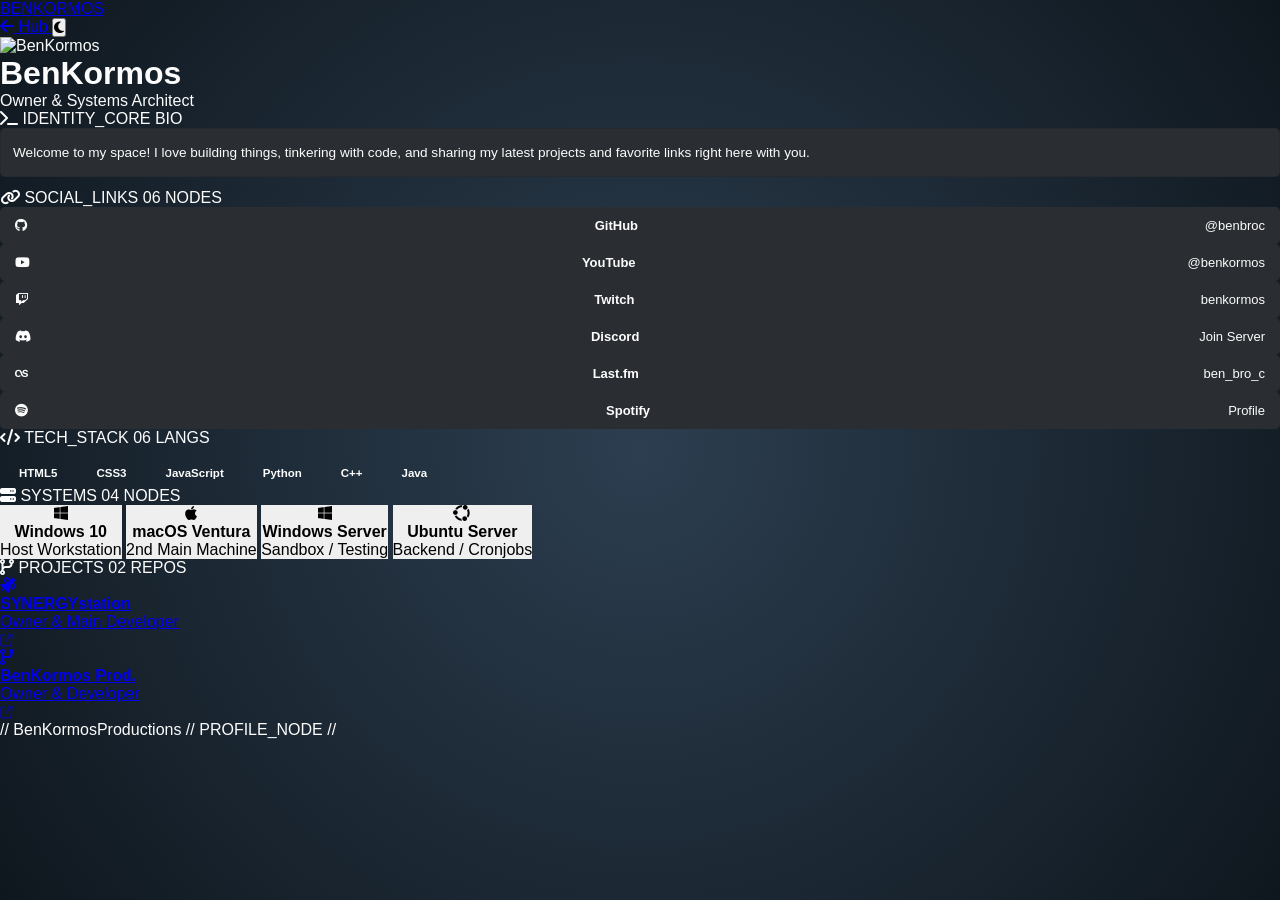
==== commit 98d7341e: "Update ben.html" ====
--- a/ben.html
+++ b/ben.html
@@ -4,800 +4,625 @@
     <meta charset="UTF-8">
     <meta name="viewport" content="width=device-width, initial-scale=1.0">
     <title>BenKormos</title>
-    
-    <!-- Favicon -->
+
+    <!-- Theme must be applied before CSS paints, to avoid a flash of the wrong mode -->
+    <script>
+        (function () {
+            var saved = localStorage.getItem('synergy-theme');
+            var theme = saved || (window.matchMedia('(prefers-color-scheme: light)').matches ? 'light' : 'dark');
+            document.documentElement.setAttribute('data-theme', theme);
+        })();
+    </script>
+
     <link rel="icon" type="image/jpeg" href="pictures/benkormos.profilbild.jpg">
-    
-    <!-- Icons -->
+
     <link rel="stylesheet" href="https://cdnjs.cloudflare.com/ajax/libs/font-awesome/6.4.0/css/all.min.css">
     <link rel="stylesheet" href="https://cdn.jsdelivr.net/gh/devicons/devicon@latest/devicon.min.css">
-
-    <!-- External Stylesheet -->
+    <link href="https://fonts.googleapis.com/css2?family=Archivo+Black&family=IBM+Plex+Mono:wght@400;500;600;700&family=IBM+Plex+Sans:wght@400;500;600;700&display=swap" rel="stylesheet">
+
     <link rel="stylesheet" href="css/benkormos/style.css">
+
+    <style>
+        /* Page-specific: bio text + per-platform accent cycling for the link roster */
+        .bio-text {
+            font-size: 0.85rem;
+            line-height: 1.7;
+            color: var(--text-main);
+        }
+
+        .link-node .avatar-fallback { color: var(--text-muted); }
+        .link-node:nth-child(1):hover { border-color: var(--accent-stamp); }
+        .link-node:nth-child(1):hover .avatar-fallback { color: var(--accent-stamp); }
+        .link-node:nth-child(2):hover { border-color: var(--accent-alert); }
+        .link-node:nth-child(2):hover .avatar-fallback { color: var(--accent-alert); }
+        .link-node:nth-child(3):hover { border-color: var(--accent-ok); }
+        .link-node:nth-child(3):hover .avatar-fallback { color: var(--accent-ok); }
+        .link-node:nth-child(4):hover { border-color: var(--accent-hazard); }
+        .link-node:nth-child(4):hover .avatar-fallback { color: var(--accent-hazard); }
+        .link-node:nth-child(5):hover { border-color: var(--accent-stamp); }
+        .link-node:nth-child(5):hover .avatar-fallback { color: var(--accent-stamp); }
+        .link-node:nth-child(6):hover { border-color: var(--accent-ok); }
+        .link-node:nth-child(6):hover .avatar-fallback { color: var(--accent-ok); }
+
+        /* --- SPOTIFY NOW-PLAYING WIDGET --- */
+        .spotify-btn {
+            max-width: 190px;
+            gap: 8px;
+            border-color: var(--accent-ok);
+            color: var(--text-main);
+        }
+
+        .spotify-btn:hover {
+            background: var(--bg-surface);
+            border-style: solid;
+        }
+
+        .spotify-art {
+            width: 22px;
+            height: 22px;
+            border-radius: 2px;
+            object-fit: cover;
+            border: 1px solid var(--border-active);
+            flex-shrink: 0;
+            background: var(--bg-main);
+        }
+
+        .spotify-track-info {
+            display: flex;
+            flex-direction: column;
+            line-height: 1.25;
+            overflow: hidden;
+            text-align: left;
+        }
+
+        .spotify-label {
+            font-size: 0.5rem;
+            color: var(--accent-ok);
+            text-transform: uppercase;
+            letter-spacing: 1px;
+            display: flex;
+            align-items: center;
+            gap: 3px;
+        }
+
+        .spotify-track-info .track-name {
+            white-space: nowrap;
+            overflow: hidden;
+            text-overflow: ellipsis;
+            max-width: 130px;
+            color: var(--text-pure);
+            font-size: 0.62rem;
+            text-transform: none;
+            letter-spacing: 0;
+        }
+
+        @media (max-width: 620px) {
+            .spotify-track-info { display: none; }
+            .spotify-btn { max-width: none; padding: 6px 8px; }
+        }
+
+        /* --- TECH STACK PILLS --- */
+        .tech-matrix {
+            display: flex;
+            flex-wrap: wrap;
+            gap: 8px;
+        }
+
+        .tech-token {
+            display: inline-flex;
+            align-items: center;
+            gap: 7px;
+            padding: 8px 12px;
+            background: var(--bg-surface);
+            border: 1px dashed var(--border-main);
+            border-radius: var(--radius-sm);
+            font-family: var(--font-mono);
+            font-size: 0.72rem;
+            font-weight: 600;
+            color: var(--text-main);
+            cursor: pointer;
+            transition: var(--transition-fast);
+        }
+
+        .tech-token i {
+            font-size: 1rem;
+        }
+
+        .tech-token:hover {
+            border-style: solid;
+            border-color: var(--border-active);
+            background: var(--bg-surface-elevated);
+            color: var(--text-pure);
+            transform: translate(-1px, -1px);
+            box-shadow: 2px 2px 0 rgba(var(--shadow-rgb), 0.3);
+        }
+
+        /* --- SYSTEM NODE CARDS (reuses .profile-node, no status box) --- */
+        .sys-grid {
+            grid-template-columns: repeat(2, 1fr);
+        }
+
+        .sys-node {
+            cursor: pointer;
+            border: none;
+            font: inherit;
+        }
+
+        .sys-node:hover { border-color: var(--accent-stamp); }
+        .sys-node:hover .avatar-fallback { color: var(--accent-stamp); }
+
+        /* --- INFO MODAL --- */
+        .info-modal-overlay {
+            display: none;
+            position: fixed;
+            inset: 0;
+            background: rgba(var(--shadow-rgb), 0.6);
+            backdrop-filter: blur(3px);
+            z-index: 2000;
+            align-items: center;
+            justify-content: center;
+            padding: 24px;
+        }
+
+        .info-modal-overlay.active {
+            display: flex;
+        }
+
+        .info-modal {
+            position: relative;
+            width: 100%;
+            max-width: 420px;
+            background: var(--bg-surface-elevated);
+            border: 1px solid var(--border-active);
+            border-radius: var(--radius-lg);
+            padding: 24px;
+            box-shadow: 5px 5px 0 rgba(var(--shadow-rgb), 0.4);
+            animation: manifest-stamp-in 0.25s cubic-bezier(0.25, 1, 0.5, 1) forwards;
+        }
+
+        .info-modal::before,
+        .info-modal::after {
+            content: '';
+            position: absolute;
+            width: 10px;
+            height: 10px;
+            pointer-events: none;
+        }
+
+        .info-modal::before {
+            top: -1px; left: -1px;
+            border-top: 2px solid var(--accent-stamp);
+            border-left: 2px solid var(--accent-stamp);
+        }
+
+        .info-modal::after {
+            bottom: -1px; right: -1px;
+            border-bottom: 2px solid var(--accent-hazard);
+            border-right: 2px solid var(--accent-hazard);
+        }
+
+        .modal-close-btn {
+            position: absolute;
+            top: 10px;
+            right: 10px;
+            width: 26px;
+            height: 26px;
+            display: flex;
+            align-items: center;
+            justify-content: center;
+            background: transparent;
+            border: 1px dashed var(--border-active);
+            border-radius: var(--radius-sm);
+            color: var(--text-muted);
+            cursor: pointer;
+            font-size: 0.7rem;
+            transition: var(--transition-fast);
+        }
+
+        .modal-close-btn:hover {
+            color: var(--text-pure);
+            border-style: solid;
+            background: var(--bg-surface);
+        }
+
+        .modal-lead-row {
+            display: flex;
+            align-items: center;
+            gap: 14px;
+            margin-bottom: 14px;
+            padding-right: 24px;
+        }
+
+        .modal-lead-row i {
+            font-size: 2rem;
+            flex-shrink: 0;
+        }
+
+        .modal-lead-row h3 {
+            font-family: var(--font-display);
+            font-size: 1rem;
+            font-weight: 400;
+            text-transform: uppercase;
+            letter-spacing: 0.5px;
+            color: var(--text-pure);
+        }
+
+        .modal-lead-row span {
+            font-family: var(--font-mono);
+            font-size: 0.6rem;
+            color: var(--text-muted);
+            text-transform: uppercase;
+            letter-spacing: 0.5px;
+        }
+
+        .modal-desc {
+            font-size: 0.8rem;
+            line-height: 1.6;
+            color: var(--text-main);
+            margin-bottom: 14px;
+        }
+
+        .modal-use-box {
+            font-family: var(--font-mono);
+            font-size: 0.65rem;
+            letter-spacing: 0.5px;
+            text-transform: uppercase;
+            color: var(--accent-ok);
+            background: var(--bg-main);
+            border: 1px dashed var(--border-main);
+            border-radius: var(--radius-sm);
+            padding: 10px 12px;
+        }
+    </style>
 </head>
 <body>
 
-    <div class="bg-glow-orb"></div>
-    
-    <!-- Audio Node -->
-    <audio id="bg-music"></audio>
-
-    <!-- 1. KDE PLASMA REAL LOGIN SCREEN -->
-    <div class="kde-login-screen" id="login-screen">
-        <div class="login-wrapper">
-            <div class="user-avatar-area">
-                <img src="pictures/benkormos.profilbild.jpg" alt="BenKormos" class="login-avatar">
-                <h1 class="login-username">BenKormos</h1>
-            </div>
-            <div class="login-input-form">
-                <input type="password" id="login-password-input" placeholder="Passwort eingeben...">
-                <button id="btn-submit-login"><i class="fas fa-arrow-right"></i></button>
-            </div>
-            <p id="login-error-msg" class="login-error-text"></p>
-            <div class="login-bottom-actions">
-                <button onclick="alert('Shutdown blockiert im Login-Modus.')"><i class="fas fa-power-off"></i> Herunterfahren</button>
-                <button onclick="alert('Session: Plasma (Wayland)')"><i class="fas fa-cog"></i> Plasma (Wayland)</button>
-            </div>
+    <nav class="navbar">
+        <a href="/" class="nav-logo">BEN<span>KORMOS</span></a>
+        <div class="nav-links">
+            <a href="/" class="nav-btn dev-btn">
+                <i class="fas fa-arrow-left"></i>
+                <span>Hub</span>
+            </a>
+            <a href="#" id="spotify-widget" class="nav-btn spotify-btn" target="_blank" rel="noopener" style="display: none;">
+                <img id="spotify-art" class="spotify-art" src="" alt="">
+                <span class="spotify-track-info">
+                    <span class="spotify-label"><i class="fas fa-circle-notch fa-spin" id="spotify-label-icon" style="font-size: 0.5rem;"></i> LAST_PLAYED</span>
+                    <span class="track-name" id="spotify-track-name">—</span>
+                </span>
+            </a>
+            <button type="button" class="theme-toggle-btn" id="theme-toggle" aria-label="Hell/Dunkel umschalten">
+                <i class="fas fa-gear"></i>
+            </button>
+        </div>
+    </nav>
+
+    <div class="container">
+
+        <header class="hub-header">
+            <div class="avatar-mainframe">
+                <img src="pictures/benkormos.profilbild.jpg" alt="BenKormos" class="hub-avatar">
+            </div>
+            <h1 class="hub-title">BenKormos</h1>
+            <p class="hub-tagline">Owner & Systems Architect</p>
+        </header>
+
+        <section class="panel">
+            <div class="panel-title">
+                <span><i class="fas fa-terminal"></i> IDENTITY_CORE</span>
+                <span class="badge">BIO</span>
+            </div>
+            <p class="bio-text">
+                Welcome to my space! I love building things, tinkering with code, and sharing my latest projects and favorite links right here with you.
+            </p>
+        </section>
+
+        <section class="panel">
+            <div class="panel-title">
+                <span><i class="fas fa-link"></i> SOCIAL_LINKS</span>
+                <span class="badge">06 NODES</span>
+            </div>
+            <div class="holo-grid">
+                <a href="https://github.com/benbroc" target="_blank" class="link-node profile-node">
+                    <i class="fab fa-github avatar-fallback"></i>
+                    <h4>GitHub</h4>
+                    <span>@benbroc</span>
+                </a>
+                <a href="https://youtube.com/@benkormos" target="_blank" class="link-node profile-node">
+                    <i class="fab fa-youtube avatar-fallback"></i>
+                    <h4>YouTube</h4>
+                    <span>@benkormos</span>
+                </a>
+                <a href="https://twitch.tv/benkormos" target="_blank" class="link-node profile-node">
+                    <i class="fab fa-twitch avatar-fallback"></i>
+                    <h4>Twitch</h4>
+                    <span>benkormos</span>
+                </a>
+                <a href="https://dc.gg/ben" target="_blank" class="link-node profile-node">
+                    <i class="fab fa-discord avatar-fallback"></i>
+                    <h4>Discord</h4>
+                    <span>Join Server</span>
+                </a>
+                <a href="https://last.fm/user/ben_bro_c" target="_blank" class="link-node profile-node">
+                    <i class="fab fa-lastfm avatar-fallback"></i>
+                    <h4>Last.fm</h4>
+                    <span>ben_bro_c</span>
+                </a>
+                <a href="https://open.spotify.com/user/31i3aleb3cwqqmmbmpj67duj73qu?si=b36abe2678d14e1f" target="_blank" class="link-node profile-node">
+                    <i class="fab fa-spotify avatar-fallback"></i>
+                    <h4>Spotify</h4>
+                    <span>Profile</span>
+                </a>
+            </div>
+        </section>
+
+        <section class="panel">
+            <div class="panel-title">
+                <span><i class="fas fa-code"></i> TECH_STACK</span>
+                <span class="badge">06 LANGS</span>
+            </div>
+            <div class="tech-matrix">
+                <button type="button" class="tech-token" data-node="html"><i class="devicon-html5-plain" style="color: #e34c26;"></i> HTML5</button>
+                <button type="button" class="tech-token" data-node="css"><i class="devicon-css3-plain" style="color: #264de4;"></i> CSS3</button>
+                <button type="button" class="tech-token" data-node="js"><i class="devicon-javascript-plain" style="color: #f7df1e;"></i> JavaScript</button>
+                <button type="button" class="tech-token" data-node="python"><i class="devicon-python-plain" style="color: #3776ab;"></i> Python</button>
+                <button type="button" class="tech-token" data-node="cpp"><i class="devicon-cplusplus-plain" style="color: #00599c;"></i> C++</button>
+                <button type="button" class="tech-token" data-node="java"><i class="devicon-java-plain" style="color: #f89820;"></i> Java</button>
+            </div>
+        </section>
+
+        <section class="panel">
+            <div class="panel-title">
+                <span><i class="fas fa-server"></i> SYSTEMS</span>
+                <span class="badge">04 NODES</span>
+            </div>
+            <div class="holo-grid sys-grid">
+                <button type="button" class="sys-node profile-node" data-node="win10">
+                    <i class="fab fa-windows avatar-fallback"></i>
+                    <h4>Windows 10</h4>
+                    <span>Host Workstation</span>
+                </button>
+                <button type="button" class="sys-node profile-node" data-node="macos">
+                    <i class="fab fa-apple avatar-fallback"></i>
+                    <h4>macOS Ventura</h4>
+                    <span>2nd Main Machine</span>
+                </button>
+                <button type="button" class="sys-node profile-node" data-node="win11">
+                    <i class="fab fa-windows avatar-fallback"></i>
+                    <h4>Windows Server</h4>
+                    <span>Sandbox / Testing</span>
+                </button>
+                <button type="button" class="sys-node profile-node" data-node="ubuntu">
+                    <i class="fab fa-ubuntu avatar-fallback"></i>
+                    <h4>Ubuntu Server</h4>
+                    <span>Backend / Cronjobs</span>
+                </button>
+            </div>
+        </section>
+
+        <section class="panel">
+            <div class="panel-title">
+                <span><i class="fas fa-code-branch"></i> PROJECTS</span>
+                <span class="badge">02 REPOS</span>
+            </div>
+            <a href="https://github.com/SynergyStation" target="_blank" class="oss-container" style="margin-bottom: 10px;">
+                <div class="oss-meta">
+                    <i class="fas fa-satellite"></i>
+                    <div class="oss-details">
+                        <h4>SYNERGYstation</h4>
+                        <p>Owner & Main Developer</p>
+                    </div>
+                </div>
+                <i class="fas fa-external-link-alt" style="font-size: 0.8rem; opacity: 0.5;"></i>
+            </a>
+            <a href="https://github.com/Benkormos" target="_blank" class="oss-container">
+                <div class="oss-meta">
+                    <i class="fas fa-code-branch"></i>
+                    <div class="oss-details">
+                        <h4>BenKormos Prod.</h4>
+                        <p>Owner & Developer</p>
+                    </div>
+                </div>
+                <i class="fas fa-external-link-alt" style="font-size: 0.8rem; opacity: 0.5;"></i>
+            </a>
+        </section>
+
+        <footer class="hub-footer">
+            // BenKormosProductions // PROFILE_NODE //
+        </footer>
+    </div>
+
+    <!-- INFO MODAL -->
+    <div class="info-modal-overlay" id="info-modal-overlay">
+        <div class="info-modal">
+            <button type="button" class="modal-close-btn" id="close-modal"><i class="fas fa-times"></i></button>
+            <div class="modal-lead-row">
+                <i id="m-icon"></i>
+                <div>
+                    <h3 id="m-title">Registry Node</h3>
+                    <span id="m-type">// PARAM_LOG</span>
+                </div>
+            </div>
+            <p class="modal-desc" id="m-desc">—</p>
+            <div class="modal-use-box" id="m-use">—</div>
         </div>
     </div>
 
-    <!-- 2. KDE PLASMA BOOT SPLASH SCREEN ANIMATION -->
-    <div class="kde-splash-screen" id="splash-screen">
-        <div class="splash-content">
-            <!-- KDE Gear / Logo gear-like layout representation -->
-            <div class="kde-logo-animation">
-                <i class="fab fa-kde"></i>
-            </div>
-            <div class="kde-splash-spinner"></div>
-        </div>
-    </div>
-
-    <!-- SHUTDOWN SCREEN OVERLAY -->
-    <div class="shutdown-overlay" id="shutdown-screen">
-        <div class="shutdown-box">
-            <i class="fas fa-power-off shutdown-icon"></i>
-            <h2 id="shutdown-text">System wird heruntergefahren...</h2>
-            <div class="kde-spinner"></div>
-        </div>
-    </div>
-
-    <!-- DESKTOP WORKSPACE (Contains draggable windows) -->
-    <div class="desktop-area">
-
-        <!-- CORE INTERFACE DIALOG BOX (MODAL) -->
-        <div class="modal-vault draggable-window" id="info-modal" style="display: none; top: 15%; left: 35%;">
-            <div class="window-titlebar">
-                <span class="titlebar-text"><i class="fas fa-info-circle"></i> Properties</span>
-                <button class="close-vault-btn" id="close-modal"><i class="fas fa-times"></i></button>
-            </div>
-            <div class="window-content">
-                <div class="modal-lead-row">
-                    <i id="m-icon"></i>
-                    <div class="modal-lead-titles">
-                        <h3 id="m-title">Registry Node</h3>
-                        <span id="m-type">// PARAM_LOG</span>
-                    </div>
-                </div>
-                <p class="modal-body-text" id="m-desc">Matrix Node Payload description.</p>
-                <div class="modal-status-box" id="m-use">
-                    EXECUTION PIPELINE READY
-                </div>
-            </div>
-        </div>
-
-        <!-- MAIN DASHBOARD WINDOW -->
-        <div class="terminal-container draggable-window" id="main-window" style="top: 5%; left: 10%;">
-            
-            <!-- WINDOW TITLE BAR -->
-            <div class="window-titlebar">
-                <span class="titlebar-text"><i class="fas fa-sliders-h"></i> Control Windows</span>
-                <div class="titlebar-controls">
-                    <button class="titlebar-btn" id="btn-minimize-main"><i class="fas fa-minus"></i></button>
-                    <button class="titlebar-btn" id="btn-maximize-main"><i class="far fa-square"></i></button>
-                    <button class="titlebar-btn close-btn" id="btn-close-main"><i class="fas fa-times"></i></button>
-                </div>
-            </div>
-
-            <div class="window-content main-window-layout">
-                <!-- SIDEBAR PLATFORM HUB -->
-                <aside class="profile-axis">
-                    <div class="avatar-box" id="secret-avatar-trigger" style="cursor: pointer;">
-                        <img src="pictures/benkormos.profilbild.jpg" alt="BenKormos">
-                        <div>
-                            <div class="status-badge">
-                                <div class="status-dot"></div> SECURE_NODE // 2026
-                            </div>
-                        </div>
-                    </div>
-
-                    <div class="profile-title">
-                        <h1>BenKormos <i class="fas fa-check-circle verified-badge" title="Verified Systems Architect"></i></h1>
-                        <p>Owner</p>
-                    </div>
-
-                    <nav class="link-mesh">
-                        <a href="https://github.com/benbroc" target="_blank" class="link-node"><span>GitHub</span><i class="fab fa-github"></i></a>
-                        <a href="https://youtube.com/@benkormos" target="_blank" class="link-node"><span>YouTube</span><i class="fab fa-youtube"></i></a>
-                        <a href="https://twitch.tv/benkormos" target="_blank" class="link-node"><span>Twitch</span><i class="fab fa-twitch"></i></a>
-                        <a href="https://dc.gg/ben" target="_blank" class="link-node"><span>Discord</span><i class="fab fa-discord"></i></a>
-                        <a href="https://last.fm/user/ben_bro_c" target="_blank" class="link-node"><span>Last.fm</span><i class="fab fa-lastfm"></i></a>
-                        <a href="https://open.spotify.com/user/31i3aleb3cwqqmmbmpj67duj73qu?si=b36abe2678d14e1f" target="_blank" class="link-node"><span>Spotify</span><i class="fab fa-spotify"></i></a>
-                    </nav>
-                </aside>
-
-                <!-- DATA VIEWPORT -->
-                <main class="content-axis">
-                    
-                    <!-- SUMMARY -->
-                    <section class="deck-section">
-                        <div class="section-tag"><i class="fas fa-terminal"></i> 01 / Identity Core</div>
-                        <p class="bio-text">
-                            Welcome to my space! I love building codes, tinkering with code, and sharing my latest projects and favorite links right here with you. Everything is built to adapt dynamically.
-                        </p>
-                        <div class="sub-grid">
-                            <div class="interactive-card" onclick="window.open('https://github.com/SynergyStation', '_blank')">
-                                <div class="card-core">
-                                    <i class="fas fa-satellite"></i>
-                                    <div class="card-meta">
-                                        <h4>SYNERGYstation</h4>
-                                        <p>Owner & Main Developer</p>
-                                    </div>
-                                </div>
-                                <i class="fas fa-external-link-alt" style="font-size: 0.8rem; opacity: 0.5;"></i>
-                            </div>
-                            <div class="interactive-card" onclick="window.open('https://github.com/Benkormos', '_blank')">
-                                <div class="card-core">
-                                    <i class="fas fa-code-branch"></i>
-                                    <div class="card-meta">
-                                        <h4>BenKormos Prod.</h4>
-                                        <p>Owner & Developer</p>
-                                    </div>
-                                </div>
-                                <i class="fas fa-external-link-alt" style="font-size: 0.8rem; opacity: 0.5;"></i>
-                            </div>
-                        </div>
-                    </section>
-
-                    <!-- ENVIRONMENT DECK -->
-                    <section class="deck-section">
-                        <div class="section-tag"><i class="fas fa-server"></i> 02 / Environment Matrix</div>
-                        
-                        <!-- OS Cards -->
-                        <div class="sub-grid">
-                            <div class="interactive-card" data-node="win10">
-                                <div class="card-core">
-                                    <i class="fab fa-windows"></i>
-                                    <div class="card-meta">
-                                        <h4>Windows 10</h4>
-                                        <p>Host Workstation</p>
-                                    </div>
-                                </div>
-                                <span class="badge-pill prime">Host</span>
-                            </div>
-
-                            <div class="interactive-card" data-node="macos">
-                                <div class="card-core">
-                                    <i class="fab fa-apple"></i>
-                                    <div class="card-meta">
-                                        <h4>macOS Ventura</h4>
-                                        <p>v13.7.8 Architecture</p>
-                                    </div>
-                                </div>
-                                <span class="badge-pill prime">2nd Main</span>
-                            </div>
-
-                            <div class="interactive-card" data-node="win11">
-                                <div class="card-core">
-                                    <i class="fab fa-windows"></i>
-                                    <div class="card-meta">
-                                        <h4>Windows Server</h4>
-                                        <p>Server 2026 Edition</p>
-                                    </div>
-                                </div>
-                                <span class="badge-pill">2nd Server</span>
-                            </div>
-
-                            <div class="interactive-card" data-node="ubuntu">
-                                <div class="card-core">
-                                    <i class="fab fa-ubuntu"></i>
-                                    <div class="card-meta">
-                                        <h4>Ubuntu Server</h4>
-                                        <p>v24.04 LTS Kernel</p>
-                                    </div>
-                                </div>
-                                <span class="badge-pill">Backend</span>
-                            </div>
-                        </div>
-
-                        <!-- Language Tokens -->
-                        <div class="tech-matrix">
-                            <div class="tech-token" data-node="html"><i class="devicon-html5-plain" style="color: #e34c26;"></i> HTML5</div>
-                            <div class="tech-token" data-node="css"><i class="devicon-css3-plain" style="color: #264de4;"></i> CSS3</div>
-                            <div class="tech-token" data-node="js"><i class="devicon-javascript-plain" style="color: #f7df1e;"></i> JavaScript</div>
-                            <div class="tech-token" data-node="python"><i class="devicon-python-plain" style="color: #3776ab;"></i> Python</div>
-                            <div class="tech-token" data-node="cpp"><i class="devicon-cplusplus-plain" style="color: #00599c;"></i> C++</div>
-                            <div class="tech-token" data-node="java"><i class="devicon-java-plain" style="color: #f89820;"></i> Java</div>
-                        </div>
-                    </section>
-
-                    <!-- CODE REPOSITORIES -->
-                    <section class="deck-section">
-                        <div class="section-tag"><i class="fas fa-folder-open"></i> 03 / Code Vaults</div>
-                        <div class="repo-rack">
-                            <div class="repo-banner">
-                                <div class="repo-info">
-                                    <h4>Malware Database</h4>
-                                    <p>My Malware Database for entertainment purposes only.</p>
-                                </div>
-                                <a href="https://github.com/BenKormos/MalwareDatabase/tree/main/SteamTrashVirus" target="_blank" class="action-link">Open Source <i class="fas fa-arrow-right"></i></a>
-                            </div>
-                            <div class="repo-banner">
-                                <div class="repo-info">
-                                    <h4>Voltix Minecraft</h4>
-                                    <p>Began February 11th, terminated in May/June. Assets public.</p>
-                                </div>
-                                <a href="https://github.com/SynergyStation/voltix-website-2.0" target="_blank" class="action-link">Open Source <i class="fas fa-arrow-right"></i></a>
-                            </div>
-                        </div>
-                        <div style="margin-top: 10px;">
-                            <a href="https://github.com/BenKormos" target="_blank" class="cyber-btn">Access Global Repository</a>
-                        </div>
-                    </section>
-
-                </main>
-            </div>
-
-            <!-- DASHBOARD SYSTEM FOOTER -->
-            <footer class="terminal-footer">
-                <a href="/" class="footer-left-btn"><i class="fas fa-code-branch"></i> return_to_root</a>
-                <span>SYSTEM_STATUS: OPERATIONAL // RUNTIME_2026 // @BENKORMOS</span>
-            </footer>
-
-        </div>
-
-        <!-- REAL WEB BROWSER WINDOW (Updated Default URL & Added Frame Sandbox Alert Meta) -->
-        <div class="terminal-container draggable-window" id="browser-window" style="top: 12%; left: 20%; display: none; width: 800px; height: 520px;">
-            <div class="window-titlebar">
-                <span class="titlebar-text"><i class="fas fa-globe"></i> Falkon Web Browser</span>
-                <div class="titlebar-controls">
-                    <button class="titlebar-btn" id="btn-minimize-browser"><i class="fas fa-minus"></i></button>
-                    <button class="titlebar-btn" id="btn-maximize-browser"><i class="far fa-square"></i></button>
-                    <button class="titlebar-btn close-btn" id="btn-close-browser"><i class="fas fa-times"></i></button>
-                </div>
-            </div>
-            <div class="browser-address-bar">
-                <button class="browser-nav-btn" onclick="document.getElementById('web-frame').contentWindow.history.back()"><i class="fas fa-arrow-left"></i></button>
-                <input type="text" id="browser-url-input" value="https://www.wikipedia.org" placeholder="URL eingeben (z.B. https://wikipedia.org)...">
-                <button class="browser-nav-btn" id="btn-browser-go"><i class="fas fa-arrow-right"></i></button>
-            </div>
-            <div class="browser-security-banner">
-                <i class="fas fa-exclamation-triangle"></i> Einige Seiten blockieren die Einbettung (SAMEORIGIN). Nutze z.B. Wikipedia oder eigene Unterseiten.
-            </div>
-            <div style="flex: 1; position: relative; background: #fff;">
-                <iframe id="web-frame" src="https://www.wikipedia.org" style="width: 100%; height: 100%; border: none;"></iframe>
-            </div>
-        </div>
-
-        <!-- WINAMP STYLE FLOATING MUSIC PLAYER -->
-        <div class="winamp-player draggable-window" id="winamp-window" style="bottom: 70px; right: 20px; width: 320px; height: 155px;">
-            <div class="window-titlebar winamp-title">
-                <span class="titlebar-text"><i class="fas fa-music"></i> Elisa - Audio Player</span>
-                <div class="titlebar-controls">
-                    <button class="titlebar-btn" id="btn-minimize-amp"><i class="fas fa-minus"></i></button>
-                    <button class="titlebar-btn close-btn" id="btn-close-amp"><i class="fas fa-times"></i></button>
-                </div>
-            </div>
-            
-            <div class="winamp-display">
-                <div class="winamp-track-info" id="player-status">TRACK 1</div>
-                <div class="winamp-timer" id="player-time">00:00</div>
-            </div>
-
-            <div class="winamp-controls">
-                <button class="winamp-btn" id="btn-prev" title="Previous"><i class="fas fa-step-backward"></i></button>
-                <button class="winamp-btn" id="btn-play" title="Play"><i class="fas fa-play"></i></button>
-                <button class="winamp-btn" id="btn-pause" title="Pause"><i class="fas fa-pause"></i></button>
-                <button class="winamp-btn" id="btn-stop" title="Stop"><i class="fas fa-stop"></i></button>
-                <button class="winamp-btn" id="btn-next" title="Next"><i class="fas fa-step-forward"></i></button>
-            </div>
-        </div>
-
-    </div>
-
-    <!-- KDE PLASMA BOTTOM TASKBAR / PANEL -->
-    <div class="win95-taskbar">
-        <div class="start-menu-container">
-            <button class="start-btn" id="start-button">
-                <i class="fas fa-th-large" style="color: #3daee9; font-size: 16px;"></i>
-            </button>
-            
-            <!-- THE START MENU PANEL (KDE Kickoff style) -->
-            <div class="start-menu-panel" id="start-menu">
-                <div class="start-sidebar">
-                    <div class="kde-user-meta">
-                        <img src="pictures/benkormos.profilbild.jpg" alt="User">
-                        <span>BenKormos</span>
-                    </div>
-                </div>
-                <div class="start-menu-links">
-                    <div class="menu-category">Favorites</div>
-                    <a href="#" class="menu-item" id="start-open-browser"><i class="fas fa-globe"></i> Falkon Browser</a>
-                    <a href="https://github.com/benbroc" target="_blank" class="menu-item"><i class="fab fa-github"></i> GitHub</a>
-                    <a href="https://youtube.com/@benkormos" target="_blank" class="menu-item"><i class="fab fa-youtube"></i> YouTube</a>
-                    <a href="https://twitch.tv/benkormos" target="_blank" class="menu-item"><i class="fab fa-twitch"></i> Twitch</a>
-                    <div class="menu-separator"></div>
-                    <a href="#" class="menu-item" id="menu-logout"><i class="fas fa-sign-out-alt"></i> Log Out...</a>
-                    <a href="#" class="menu-item" id="menu-shutdown"><i class="fas fa-power-off"></i> Restart System...</a>
-                </div>
-            </div>
-        </div>
-
-        <div class="taskbar-windows-list">
-            <div class="taskbar-tab active" id="tab-main-window"><i class="fas fa-sliders-h"></i> Control Windows</div>
-            <div class="taskbar-tab" id="tab-browser-window" style="display: none;"><i class="fas fa-globe"></i> Falkon Browser</div>
-            <div class="taskbar-tab active" id="tab-winamp-window"><i class="fas fa-music"></i> Audio Player</div>
-        </div>
-
-        <div class="taskbar-right-tray">
-            <!-- System Tray -->
-            <div class="system-tray">
-                <i class="fas fa-wifi"></i>
-                <i class="fas fa-volume-up"></i>
-                <span id="tray-clock">15:00</span>
-            </div>
-        </div>
-    </div>
-
-    <!-- LOGIC PROCESSING SYSTEM -->
     <script>
-        const centralDatabase = {
-            html: {
-                title: "HTML5 Engine",
-                type: "DOM_STRUCTURE_MARKUP",
-                icon: "devicon-html5-plain",
-                color: "#e34c26",
-                desc: "Hypertext Markup Language. The structural skeleton of web modules. Deployed to map out layouts, viewport anchors, and semantic elements inside the centralized document model.",
-                use: "TASK: Blueprint Compilation & Layout Formatting"
-            },
-            css: {
-                title: "CSS3 Matrix",
-                type: "GRAPHICS_SHADING_INTERFACE",
-                icon: "devicon-css3-plain",
-                color: "#264de4",
-                desc: "Cascading Style Sheets. Controls the entire asset layout properties, modern glassmorphic blurring tokens, variables pipelines, and active hover state feedback.",
-                use: "TASK: Glassmorphism Render, UI Formatting & Custom Responsive Shaders"
-            },
-            js: {
-                title: "JavaScript Runtime",
-                type: "ASYNCHRONOUS_CORE_SCRIPTS",
-                icon: "devicon-javascript-plain",
-                color: "#f7df1e",
-                desc: "High-level ECMAScript controller engine. Drives interactive modal execution pipelines, background loop checks, and state monitoring without overhead delays.",
-                use: "TASK: Event Infiltration & DOM Node Control"
-            },
-            python: {
-                title: "Python Engine",
-                type: "INTERPRETED_AUTOMATION_NODE",
-                icon: "devicon-python-plain",
-                color: "#3776ab",
-                desc: "Object-oriented language optimized for automation tasks, data streaming, file parsers, and custom local software automation layers.",
-                use: "TASK: System Micro-Automation & Analytical Scrapers"
-            },
-            cpp: {
-                title: "C++ Compiler Core",
-                type: "LOW_LEVEL_NATIVE_EXECUTION",
-                icon: "devicon-cplusplus-plain",
-                color: "#00599c",
-                desc: "High-speed compiled native architecture. Grants absolute hardware abstraction layers, deterministic speed capabilities, and precise system runtime configuration controls.",
-                use: "TASK: Heavy System Computations & Hardware Integration Modules"
-            },
-            java: {
-                title: "Java Runtime Stack",
-                type: "JVM_VIRTUALIZATION_ENVIRONMENT",
-                icon: "devicon-java-plain",
-                color: "#f89820",
-                desc: "Robust object-oriented development framework running on the Java Virtual Machine (JVM). Provides cross-platform compliance and extensive deployment scale for heavy logic operations.",
-                use: "TASK: Enterprise Application Logic & Multiplatform Backends"
-            },
-            win10: {
-                title: "Windows 10 Workstation",
-                type: "PRIMARY_HARDWARE_HOST_OS",
-                icon: "fab fa-windows",
-                color: "#00a3ee",
-                desc: "Primary operating host workstation. Anchors heavy software environments, virtualization frameworks, sandbox security tools, and main active engineering workflows.",
-                use: "CORE HOST: Central Production Workspace & Engineering Terminal"
-            },
-            macos: {
-                title: "macOS Ventura 13.7.8",
-                type: "SECONDARY_MAIN_MACHINE_NODE",
-                icon: "fab fa-apple",
-                color: "#ffc837",
-                desc: "Second active main machine framework. Unix-certified workstation environment utilized for native diagnostic tasks, multi-compiler cross-testing, and direct platform deployment testing.",
-                use: "CORE SUBHOST: Secondary Main Terminal // Native Unix Stack"
-            },
-            win11: {
-                title: "Windows Server 2026 Edition",
-                type: "VIRTUAL_SANDBOX_SUBSYSTEM",
-                icon: "fab fa-windows",
-                color: "#0078d4",
-                desc: "Modern NT core environment deployed for framework evaluation, interface validation, automated pipeline builds, and multi-threaded virtualization layers.",
-                use: "ENVIRONMENT: Secondary Sandbox & Multi-Thread Testing"
-            },
-            ubuntu: {
-                title: "Ubuntu Server 24.04 LTS",
-                type: "HEADLESS_LINUX_BACKEND",
-                icon: "fab fa-ubuntu",
-                color: "#e95420",
-                desc: "Headless Linux container engine built on Noble Numbat code layers. Configured specifically for secure automated cronjobs, backend scripts, and microservice testing configurations.",
-                use: "ENVIRONMENT: Background Microservices & Host Database Testing"
+        // --- THEME TOGGLE ---
+        (function () {
+            var toggleBtn = document.getElementById('theme-toggle');
+            var icon = toggleBtn.querySelector('i');
+
+            function syncIcon() {
+                var current = document.documentElement.getAttribute('data-theme');
+                icon.className = current === 'light' ? 'fas fa-moon' : 'fas fa-sun';
             }
-        };
-
-        // DOM Handles
-        const modal = document.getElementById('info-modal');
-        const closeModalBtn = document.getElementById('close-modal');
-        const targetNodes = document.querySelectorAll('[data-node]');
-
-        const mIcon = document.getElementById('m-icon');
-        const mTitle = document.getElementById('m-title');
-        const mType = document.getElementById('m-type');
-        const mDesc = document.getElementById('m-desc');
-        const mUse = document.getElementById('m-use');
-
-        // Modal Open Logic
-        targetNodes.forEach(node => {
-            node.addEventListener('click', () => {
-                const key = node.getAttribute('data-node');
-                const dataset = centralDatabase[key];
-
-                if(dataset) {
-                    mIcon.className = dataset.icon;
-                    mIcon.style.color = dataset.color;
-                    modal.style.setProperty('--accent-primary', dataset.color);
-                    mTitle.textContent = dataset.title;
-                    mType.textContent = `// REGISTRY: ${dataset.type}`;
-                    mDesc.textContent = dataset.desc;
-                    mUse.textContent = dataset.use;
-
-                    modal.style.display = 'block';
-                    bringToFront(modal);
+
+            toggleBtn.addEventListener('click', function () {
+                var current = document.documentElement.getAttribute('data-theme');
+                var next = current === 'light' ? 'dark' : 'light';
+                document.documentElement.setAttribute('data-theme', next);
+                localStorage.setItem('synergy-theme', next);
+                syncIcon();
+            });
+
+            syncIcon();
+        })();
+
+        // --- SPOTIFY LAST-PLAYED WIDGET ---
+        (function () {
+            var widget = document.getElementById('spotify-widget');
+            var art = document.getElementById('spotify-art');
+            var trackName = document.getElementById('spotify-track-name');
+            var labelIcon = document.getElementById('spotify-label-icon');
+
+            fetch('/api/recently-played')
+                .then(function (res) {
+                    if (!res.ok) throw new Error('no data');
+                    return res.json();
+                })
+                .then(function (data) {
+                    if (!data || !data.name) throw new Error('empty');
+
+                    art.src = data.image || '';
+                    art.alt = data.name;
+                    trackName.textContent = data.name + ' — ' + data.artist;
+                    widget.href = data.url || '#';
+
+                    labelIcon.classList.remove('fa-circle-notch', 'fa-spin');
+                    labelIcon.classList.add(data.isPlaying ? 'fa-play' : 'fa-clock');
+
+                    var labelText = widget.querySelector('.spotify-label');
+                    labelText.lastChild ? null : null;
+                    labelText.childNodes[labelText.childNodes.length - 1].textContent =
+                        ' ' + (data.isPlaying ? 'NOW_PLAYING' : 'LAST_PLAYED');
+
+                    widget.style.display = 'flex';
+                })
+                .catch(function () {
+                    // No data / endpoint not set up yet — keep the widget hidden, fail silently
+                    widget.style.display = 'none';
+                });
+        })();
+        // --- TECH / SYSTEM INFO MODAL ---
+        (function () {
+            const centralDatabase = {
+                html: {
+                    title: "HTML5 Engine",
+                    type: "DOM_STRUCTURE_MARKUP",
+                    icon: "devicon-html5-plain",
+                    color: "#e34c26",
+                    desc: "Hypertext Markup Language. The structural skeleton of web modules. Deployed to map out layouts, viewport anchors, and semantic elements inside the document model.",
+                    use: "TASK: Blueprint Compilation & Layout Formatting"
+                },
+                css: {
+                    title: "CSS3 Matrix",
+                    type: "GRAPHICS_SHADING_INTERFACE",
+                    icon: "devicon-css3-plain",
+                    color: "#264de4",
+                    desc: "Cascading Style Sheets. Controls the entire asset layout properties, hover state feedback, and responsive rendering pipelines.",
+                    use: "TASK: UI Formatting & Custom Responsive Shaders"
+                },
+                js: {
+                    title: "JavaScript Runtime",
+                    type: "ASYNCHRONOUS_CORE_SCRIPTS",
+                    icon: "devicon-javascript-plain",
+                    color: "#f7df1e",
+                    desc: "High-level ECMAScript controller engine. Drives interactive execution pipelines, background loop checks, and state monitoring without overhead delays.",
+                    use: "TASK: Event Handling & DOM Node Control"
+                },
+                python: {
+                    title: "Python Engine",
+                    type: "INTERPRETED_AUTOMATION_NODE",
+                    icon: "devicon-python-plain",
+                    color: "#3776ab",
+                    desc: "Object-oriented language optimized for automation tasks, data streaming, file parsers, and local software automation layers.",
+                    use: "TASK: System Micro-Automation & Analytical Scrapers"
+                },
+                cpp: {
+                    title: "C++ Compiler Core",
+                    type: "LOW_LEVEL_NATIVE_EXECUTION",
+                    icon: "devicon-cplusplus-plain",
+                    color: "#00599c",
+                    desc: "High-speed compiled native architecture. Grants hardware abstraction layers, deterministic speed capabilities, and precise system runtime configuration.",
+                    use: "TASK: Heavy System Computations & Hardware Integration"
+                },
+                java: {
+                    title: "Java Runtime Stack",
+                    type: "JVM_VIRTUALIZATION_ENVIRONMENT",
+                    icon: "devicon-java-plain",
+                    color: "#f89820",
+                    desc: "Robust object-oriented development framework running on the Java Virtual Machine (JVM). Provides cross-platform compliance for heavy logic operations.",
+                    use: "TASK: Enterprise Application Logic & Multiplatform Backends"
+                },
+                win10: {
+                    title: "Windows 10 Workstation",
+                    type: "PRIMARY_HARDWARE_HOST_OS",
+                    icon: "fab fa-windows",
+                    color: "#00a3ee",
+                    desc: "Primary operating host workstation. Anchors heavy software environments, virtualization frameworks, and main active engineering workflows.",
+                    use: "CORE HOST: Central Production Workspace & Engineering Terminal"
+                },
+                macos: {
+                    title: "macOS Ventura 13.7.8",
+                    type: "SECONDARY_MAIN_MACHINE_NODE",
+                    icon: "fab fa-apple",
+                    color: "#ffc837",
+                    desc: "Second active main machine. Unix-certified workstation environment used for native diagnostic tasks and cross-compiler testing.",
+                    use: "CORE SUBHOST: Secondary Main Terminal // Native Unix Stack"
+                },
+                win11: {
+                    title: "Windows Server 2026 Edition",
+                    type: "VIRTUAL_SANDBOX_SUBSYSTEM",
+                    icon: "fab fa-windows",
+                    color: "#0078d4",
+                    desc: "Modern NT core environment deployed for framework evaluation, interface validation, and multi-threaded virtualization layers.",
+                    use: "ENVIRONMENT: Secondary Sandbox & Multi-Thread Testing"
+                },
+                ubuntu: {
+                    title: "Ubuntu Server 24.04 LTS",
+                    type: "HEADLESS_LINUX_BACKEND",
+                    icon: "fab fa-ubuntu",
+                    color: "#e95420",
+                    desc: "Headless Linux container engine built on Noble Numbat. Configured for secure automated cronjobs, backend scripts, and microservice testing.",
+                    use: "ENVIRONMENT: Background Microservices & Host Database Testing"
                 }
+            };
+
+            const overlay = document.getElementById('info-modal-overlay');
+            const closeBtn = document.getElementById('close-modal');
+            const mIcon = document.getElementById('m-icon');
+            const mTitle = document.getElementById('m-title');
+            const mType = document.getElementById('m-type');
+            const mDesc = document.getElementById('m-desc');
+            const mUse = document.getElementById('m-use');
+
+            document.querySelectorAll('[data-node]').forEach((node) => {
+                node.addEventListener('click', () => {
+                    const key = node.getAttribute('data-node');
+                    const data = centralDatabase[key];
+                    if (!data) return;
+
+                    mIcon.className = data.icon;
+                    mIcon.style.color = data.color;
+                    mTitle.textContent = data.title;
+                    mType.textContent = `// REGISTRY: ${data.type}`;
+                    mDesc.textContent = data.desc;
+                    mUse.textContent = data.use;
+
+                    overlay.classList.add('active');
+                });
             });
-        });
-
-        // Close Logic
-        closeModalBtn.addEventListener('click', () => modal.style.display = 'none');
-
-        // --- AUTHENTIC KDE LOGIN & BOOT SEQUENCE SYSTEM ---
-        const loginScreen = document.getElementById('login-screen');
-        const splashScreen = document.getElementById('splash-screen');
-        const passwordInput = document.getElementById('login-password-input');
-        const btnSubmitLogin = document.getElementById('btn-submit-login');
-        const loginErrorMsg = document.getElementById('login-error-msg');
-
-        function verifyLogin() {
-            if(passwordInput.value === '1234') {
-                loginErrorMsg.textContent = "";
-                // Phase 1: Hide login screen
-                loginScreen.classList.add('hide-sequence');
-                
-                // Phase 2: Trigger KDE Plasma Splash Screen Boot Animation
-                setTimeout(() => {
-                    loginScreen.style.display = 'none';
-                    splashScreen.classList.add('active');
-                    
-                    // Phase 3: Load Desktop Workspace after boot animation completes
-                    setTimeout(() => {
-                        splashScreen.classList.add('hide-sequence');
-                        setTimeout(() => {
-                            splashScreen.style.display = 'none';
-                            // Start Background Tracks if allowed
-                            if(audio.paused && audio.src) { playTrack(); }
-                        }, 600);
-                    }, 2500); // Animation duration
-                    
-                }, 400);
-            } else {
-                loginErrorMsg.textContent = "Ungültiges Passwort! Versuche es erneut.";
-                passwordInput.classList.add('shake-anim');
-                passwordInput.value = '';
-                setTimeout(() => passwordInput.classList.remove('shake-anim'), 400);
-            }
-        }
-
-        btnSubmitLogin.addEventListener('click', verifyLogin);
-        passwordInput.addEventListener('keypress', (e) => {
-            if(e.key === 'Enter') verifyLogin();
-        });
-
-        // --- WINDOWS 95 START MENU LOGIC ---
-        const startButton = document.getElementById('start-button');
-        const startMenu = document.getElementById('start-menu');
-
-        startButton.addEventListener('click', (e) => {
-            e.stopPropagation();
-            startMenu.classList.toggle('active');
-            startButton.classList.toggle('active');
-        });
-
-        document.addEventListener('click', () => {
-            startMenu.classList.remove('active');
-            startButton.classList.remove('active');
-        });
-
-        startMenu.addEventListener('click', (e) => e.stopPropagation());
-
-        // --- SHUTDOWN & LOGOUT ANIMATION LOGIC ---
-        const shutdownScreen = document.getElementById('shutdown-screen');
-        const shutdownText = document.getElementById('shutdown-text');
-
-        function triggerPowerSequence(text, isLogout = false) {
-            shutdownText.textContent = text;
-            shutdownScreen.classList.add('active');
-            
-            setTimeout(() => {
-                shutdownScreen.classList.remove('active');
-                if(isLogout) {
-                    // Reset to login architecture state
-                    passwordInput.value = '';
-                    loginScreen.classList.remove('hide-sequence');
-                    splashScreen.classList.remove('hide-sequence', 'active');
-                    loginScreen.style.display = 'flex';
-                    splashScreen.style.display = 'flex';
-                    audio.pause();
-                } else {
-                    location.reload();
-                }
-            }, 3000);
-        }
-
-        document.getElementById('menu-shutdown').addEventListener('click', (e) => {
-            e.preventDefault();
-            triggerPowerSequence("System wird neu gestartet...");
-        });
-
-        document.getElementById('menu-logout').addEventListener('click', (e) => {
-            e.preventDefault();
-            triggerPowerSequence("Benutzer BenKormos wird abgemeldet...", true);
-        });
-
-        // --- SYSTEM TRAY CLOCK RENDER ---
-        function updateTrayClock() {
-            const now = new Date();
-            let hours = now.getHours();
-            let minutes = now.getMinutes();
-            hours = hours < 10 ? '0' + hours : hours;
-            minutes = minutes < 10 ? '0' + minutes : minutes;
-            document.getElementById('tray-clock').textContent = `${hours}:${minutes}`;
-        }
-        setInterval(updateTrayClock, 1000);
-        updateTrayClock();
-
-        // --- WINDOW INTERACTION LOGIC (MINIMIZE, MAXIMIZE, CLOSE) ---
-        const mainWindow = document.getElementById('main-window');
-        const winampWindow = document.getElementById('winamp-window');
-        const browserWindow = document.getElementById('browser-window');
-        
-        const tabMain = document.getElementById('tab-main-window');
-        const tabWinamp = document.getElementById('tab-winamp-window');
-        const tabBrowser = document.getElementById('tab-browser-window');
-
-        // Main Window UI Controls
-        document.getElementById('btn-minimize-main').addEventListener('click', (e) => {
-            e.stopPropagation();
-            mainWindow.style.display = 'none';
-            tabMain.classList.remove('active');
-        });
-        document.getElementById('btn-maximize-main').addEventListener('click', (e) => {
-            e.stopPropagation();
-            mainWindow.classList.toggle('fullscreen-window');
-        });
-        document.getElementById('btn-close-main').addEventListener('click', (e) => {
-            e.stopPropagation();
-            mainWindow.style.display = 'none';
-            tabMain.classList.remove('active');
-        });
-
-        // Winamp UI Controls
-        document.getElementById('btn-minimize-amp').addEventListener('click', (e) => {
-            e.stopPropagation();
-            winampWindow.style.display = 'none';
-            tabWinamp.classList.remove('active');
-        });
-        document.getElementById('btn-close-amp').addEventListener('click', (e) => {
-            e.stopPropagation();
-            winampWindow.style.display = 'none';
-            tabWinamp.classList.remove('active');
-        });
-
-        // Browser UI Controls
-        document.getElementById('start-open-browser').addEventListener('click', (e) => {
-            e.preventDefault();
-            browserWindow.style.display = 'flex';
-            tabBrowser.style.display = 'flex';
-            tabBrowser.classList.add('active');
-            startMenu.classList.remove('active');
-            bringToFront(browserWindow);
-        });
-        document.getElementById('btn-minimize-browser').addEventListener('click', (e) => {
-            e.stopPropagation();
-            browserWindow.style.display = 'none';
-            tabBrowser.classList.remove('active');
-        });
-        document.getElementById('btn-maximize-browser').addEventListener('click', (e) => {
-            e.stopPropagation();
-            browserWindow.classList.toggle('fullscreen-window');
-        });
-        document.getElementById('btn-close-browser').addEventListener('click', (e) => {
-            e.stopPropagation();
-            browserWindow.style.display = 'none';
-            tabBrowser.classList.remove('active');
-        });
-
-        // Browser Navigation Action
-        const webFrame = document.getElementById('web-frame');
-        const urlInput = document.getElementById('browser-url-input');
-        
-        function navigateBrowser() {
-            let url = urlInput.value.trim();
-            if (!/^https?:\/\//i.test(url)) {
-                url = 'https://' + url;
-            }
-            webFrame.src = url;
-            urlInput.value = url;
-        }
-        document.getElementById('btn-browser-go').addEventListener('click', navigateBrowser);
-        urlInput.addEventListener('keypress', (e) => {
-            if (e.key === 'Enter') navigateBrowser();
-        });
-
-        // Taskbar Tabs Functionality
-        tabMain.addEventListener('click', () => {
-            if (mainWindow.style.display === 'none' || !tabMain.classList.contains('active')) {
-                mainWindow.style.display = 'flex';
-                tabMain.classList.add('active');
-                bringToFront(mainWindow);
-            } else {
-                mainWindow.style.display = 'none';
-                tabMain.classList.remove('active');
-            }
-        });
-
-        tabWinamp.addEventListener('click', () => {
-            if (winampWindow.style.display === 'none' || !tabWinamp.classList.contains('active')) {
-                winampWindow.style.display = 'block';
-                tabWinamp.classList.add('active');
-                bringToFront(winampWindow);
-            } else {
-                winampWindow.style.display = 'none';
-                tabWinamp.classList.remove('active');
-            }
-        });
-
-        tabBrowser.addEventListener('click', () => {
-            if (browserWindow.style.display === 'none' || !tabBrowser.classList.contains('active')) {
-                browserWindow.style.display = 'flex';
-                tabBrowser.classList.add('active');
-                bringToFront(browserWindow);
-            } else {
-                browserWindow.style.display = 'none';
-                tabBrowser.classList.remove('active');
-            }
-        });
-
-        // --- WINAMP AUDIO PLAYLIST ENGINE ---
-        const playlist = [
-            "music/ben/fish.mp3",
-            "music/ben/pubc.mp3",
-            "music/ben/ballernundsaufen.mp3"
-        ];
-        
-        let currentTrackIndex = 0;
-        const audio = document.getElementById('bg-music');
-        const btnPlay = document.getElementById('btn-play');
-        const btnPause = document.getElementById('btn-pause');
-        const btnStop = document.getElementById('btn-stop');
-        const btnNext = document.getElementById('btn-next');
-        const btnPrev = document.getElementById('btn-prev');
-        const playerStatus = document.getElementById('player-status');
-        const playerTime = document.getElementById('player-time');
-        
-        audio.volume = 0.25;
-
-        function loadTrack(index) {
-            audio.src = playlist[index];
-            playerStatus.textContent = `TRACK ${index + 1} .MP3`;
-        }
-
-        loadTrack(currentTrackIndex);
-
-        function playTrack() {
-            audio.play().then(() => {
-                playerStatus.classList.add('marquee-active');
-            }).catch(() => {});
-        }
-
-        btnPlay.addEventListener('click', (e) => { e.stopPropagation(); playTrack(); });
-        btnPause.addEventListener('click', (e) => { e.stopPropagation(); audio.pause(); });
-        btnStop.addEventListener('click', (e) => {
-            e.stopPropagation();
-            audio.pause();
-            audio.currentTime = 0;
-        });
-
-        btnNext.addEventListener('click', (e) => {
-            e.stopPropagation();
-            currentTrackIndex = (currentTrackIndex + 1) % playlist.length;
-            loadTrack(currentTrackIndex);
-            playTrack();
-        });
-
-        btnPrev.addEventListener('click', (e) => {
-            e.stopPropagation();
-            currentTrackIndex = (currentTrackIndex - 1 + playlist.length) % playlist.length;
-            loadTrack(currentTrackIndex);
-            playTrack();
-        });
-
-        audio.addEventListener('ended', () => {
-            currentTrackIndex = (currentTrackIndex + 1) % playlist.length;
-            loadTrack(currentTrackIndex);
-            playTrack();
-        });
-
-        audio.addEventListener('timeupdate', () => {
-            let mins = Math.floor(audio.currentTime / 60);
-            let secs = Math.floor(audio.currentTime % 60);
-            mins = mins < 10 ? '0' + mins : mins;
-            secs = secs < 10 ? '0' + secs : secs;
-            playerTime.textContent = `${mins}:${secs}`;
-        });
-
-        // --- AUTHENTIC DRAG AND DROP ENGINE ---
-        let highestZIndex = 10;
-        function bringToFront(element) {
-            highestZIndex++;
-            element.style.zIndex = highestZIndex;
-        }
-
-        document.querySelectorAll('.draggable-window').forEach(windowEl => {
-            const titlebar = windowEl.querySelector('.window-titlebar');
-            
-            windowEl.addEventListener('mousedown', () => bringToFront(windowEl));
-
-            if (titlebar) {
-                titlebar.addEventListener('mousedown', dragStart);
-            }
-
-            let pos1 = 0, pos2 = 0, pos3 = 0, pos4 = 0;
-
-            function dragStart(e) {
-                e = e || window.event;
-                if(e.target.closest('button') || e.target.closest('input')) return;
-                
-                e.preventDefault();
-                pos3 = e.clientX;
-                pos4 = e.clientY;
-                document.onmouseup = dragEnd;
-                document.onmousemove = dragElement;
-            }
-
-            function dragElement(e) {
-                e = e || window.event;
-                e.preventDefault();
-                pos1 = pos3 - e.clientX;
-                pos2 = pos4 - e.clientY;
-                pos3 = e.clientX;
-                pos4 = e.clientY;
-                windowEl.style.top = (windowEl.offsetTop - pos2) + "px";
-                windowEl.style.left = (windowEl.offsetLeft - pos1) + "px";
-            }
-
-            function dragEnd() {
-                document.onmouseup = null;
-                document.onmousemove = null;
-            }
-        });
+
+            closeBtn.addEventListener('click', () => overlay.classList.remove('active'));
+            overlay.addEventListener('click', (e) => {
+                if (e.target === overlay) overlay.classList.remove('active');
+            });
+            document.addEventListener('keydown', (e) => {
+                if (e.key === 'Escape') overlay.classList.remove('active');
+            });
+        })();
     </script>
 </body>
 </html>
